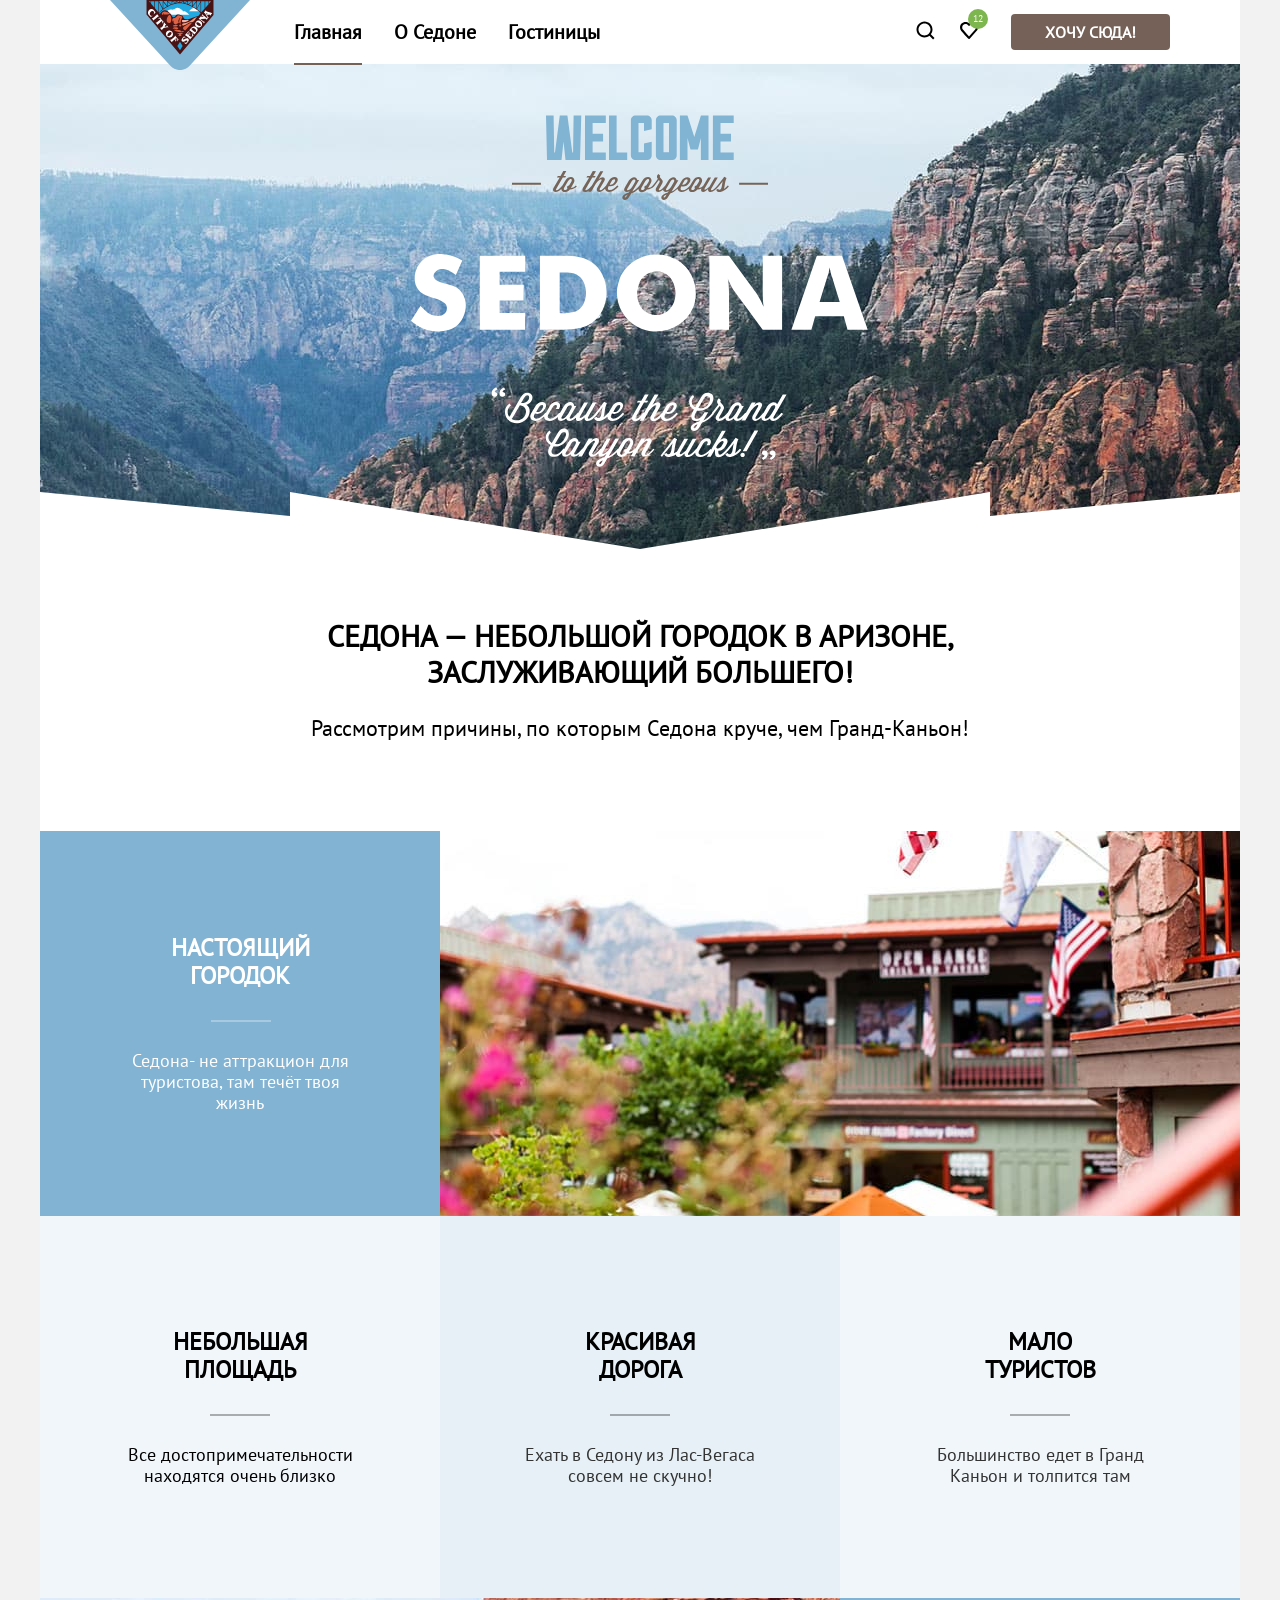
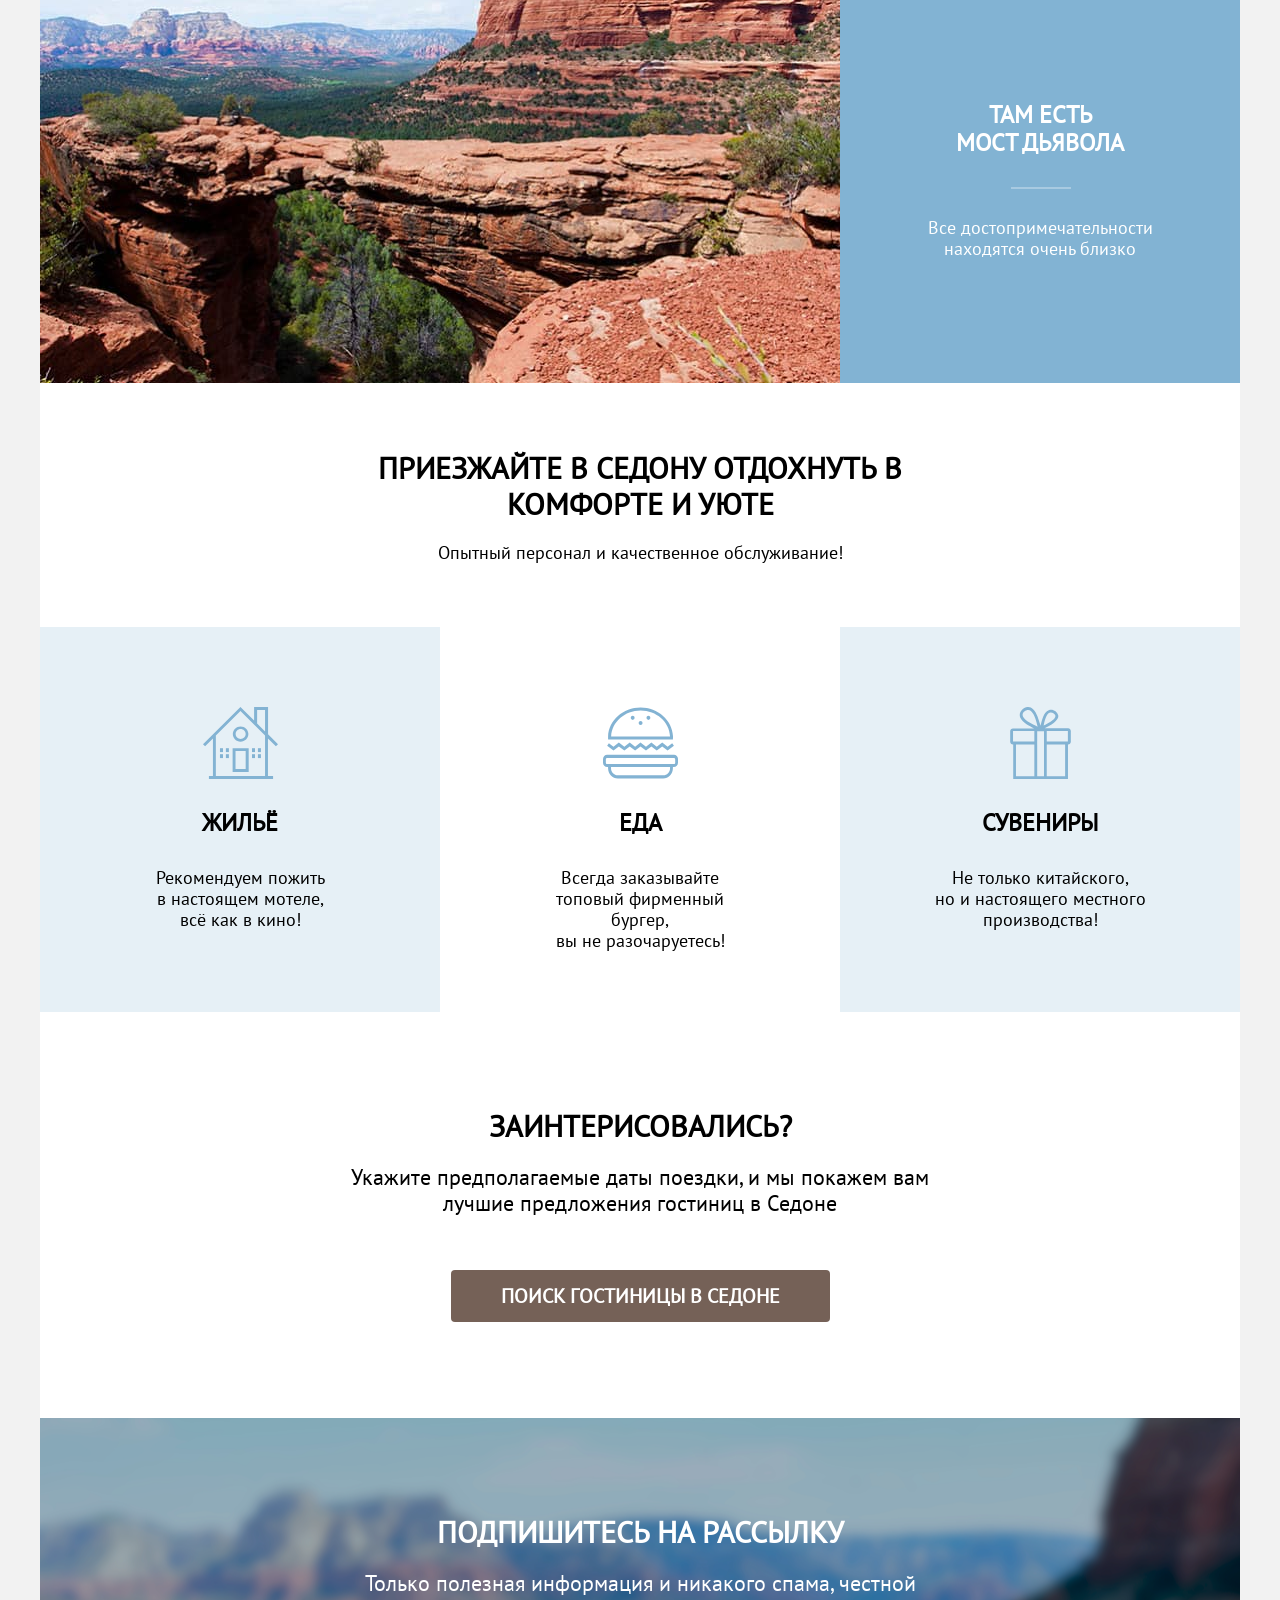
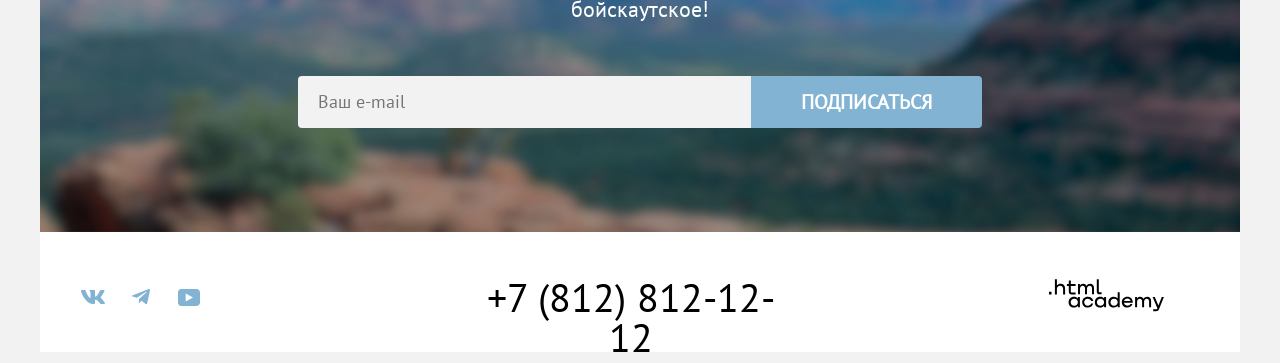
==== index.html @ 0726b4c7 "Добавляет favicon" ====
<!DOCTYPE html>
<html lang="ru">
  <head>
    <meta charset="utf-8">
    <title>Седона. Городок в Аризоне</title>
    <link rel="icon" sizes="32x32" href="favicon.ico">
    <link rel="stylesheet" href="styles/styles.css">
  </head>
  <body>
    <header class="navigation">
      <a class="navigatoin-logo" href="index.html">
          <img class="logo-site" width="140" height="70"
          src="images/icons/logo-main.svg"
          alt="Логотип города Седона">
        </a>
        <nav class="nav">
           <ul class="nav-list">
          <li class="navigation-item current-link">
           <a class="nav-list-link" href="index.html">Главная</a>
          </li>
          <li class="navigation-item">
           <a class="nav-list-link" href="#">О Седоне</a>
          </li>
          <li class="navigation-item">
           <a class="nav-list-link" href="catalog.html">Гостиницы</a>
          </li>
        </ul>

        <ul class="nav-list navigation-user">
          <li class="navigation-item">
           <a class="navigation-link-user search-icon" href="#">
            <span class="visually-hidden"> Поиск</span>
            <svg width="20" height="20" viewBox="0 0 20 20" fill="none" xmlns="http://www.w3.org/2000/svg">
                <path
                  d="M19.5 18.0083L15.8 14.3287C16.8 13.0359 17.5 11.3453 17.5 9.4558C17.5 5.08011 13.9 1.5 9.5 1.5C5.1 1.5 1.5 5.17956 1.5 9.55525C1.5 13.9309 5.1 17.511 9.5 17.511C11.3 17.511 13 16.9144 14.4 15.8204L18.1 19.5L19.5 18.0083ZM9.5 15.5221C6.2 15.5221 3.5 12.837 3.5 9.55525C3.5 6.27348 6.2 3.5884 9.5 3.5884C12.8 3.5884 15.5 6.27348 15.5 9.55525C15.5 12.837 12.8 15.5221 9.5 15.5221Z"
                  fill="currentColor" />
              </svg>
           </a>
          </li>
          <li class="navigation-item">
           <a class="navigation-link-user favourite-icon" href="#">
            <span class="visually-hidden">Избранное</span>
             <svg width="20" height="20" viewBox="0 0 20 20" fill="none" xmlns="http://www.w3.org/2000/svg">
                <path
                  d="M9.9 19C9.6 19 9.3 18.9 9.1 18.6C3.7 12.5 2.4 11.1 2.1 10.7C1.4 9.8 1 8.6 1 7.4C1 4.4 3.4 2 6.5 2C7.8 2 9 2.5 10 3.3C11 2.5 12.3 2 13.5 2C16.5 2 19 4.4 19 7.4C19 8.7 18.5 9.9 17.7 10.8L10.7 18.7C10.5 18.9 10.3 19 9.9 19ZM3.9 9.5C4.2 9.9 7.4 13.5 10 16.4L16.2 9.4C16.7 8.9 16.9 8.2 16.9 7.4C16.9 5.6 15.4 4.1 13.6 4.1C12.6 4.1 11.6 4.6 10.9 5.4C10.6 5.7 10.3 5.8 10 5.8C9.7 5.8 9.4 5.6 9.2 5.4C8.5 4.6 7.5 4.1 6.5 4.1C4.7 4.1 3.2 5.6 3.2 7.4C3.1 8.3 3.5 9 3.9 9.5C3.8 9.5 3.8 9.5 3.9 9.5Z"
                  fill="currentColor" />
              </svg>
            <span class="favourite-number">12</span>
           </a>
           </li>
           <li class="navigation-item">
             <button class="header-button" type="button"> Хочу сюда!</button>
          </li>
        </ul>
      </nav>
    </header>
    <main class="main-index">
     <section class="hero">
    <h1 class="visually-hidden">Добро пожаловать в Седону</h1>
    <img class="logo" src="images/welcome.svg" width="458" height="352" alt="приветсвие сайта седона">
     </section>
    <section class="advantage-block">
      <h2 class="header-block">Cедона — небольшой городок в Аризоне,
заслуживающий большего!</h2>
    <p class="description-block">Рассмотрим причины, по которым Седона круче, чем Гранд-Каньон!</p>
    </section>

    <section class="advantages">
      <h2 class="visually-hidden"> Преимущества</h2>
      <ul class="advantages-list">
        <li class="advantages-item pictures">
          <div class="advantages-text">
          <h3 class="advantages-heading"> Настоящий<br> городок</h3>
          <p class="description">Седона- не аттракцион для туристова, там течёт твоя жизнь</p>
          </div>
          <img class="advantages-img" src="images/photo-1.jpg" alt="Город Седона" width="800" height="385">
        </li>

        <li class="advantages-item">
          <h3 class="advantages-heading"> Небольшая<br> площадь</h3>
          <p class="description">Все достопримечательности находятся очень близко</p>
        </li>

         <li class="advantages-item light-blue">
          <h3 class="advantages-heading"> Красивая<br> дорога</h3>
          <p class="description description-color">Ехать в Седону из Лас-Вегаса совсем не скучно!</p>
        </li>

         <li class="advantages-item">
          <h3 class="advantages-heading"> Мало<br> туристов</h3>
          <p class="description description-color">Большинство едет в Гранд Каньон и толпится там</p>
        </li>

        <li class="advantages-item pictures">
          <img class="advantage-img" src="images/photo-2.jpg" alt="Вид природы Седоны" width="800" height="385">
          <div class="advantages-text">
          <h3 class="advantages-heading"> там есть<br> мост дьявола</h3>
          <p class="description"> Все достопримечательности находятся очень близко</p>
        </div>
        </li>
      </ul>
    </section>

    <section class="advantages-block-invite">
      <h3 class="header-block-two"> Приезжайте в Седону отдохнуть в комфорте и уюте</h3>
      <p class="description"> Опытный персонал и качественное обслуживание!</p>
    </section>
    <div class="service">
     <ul class="service-list">
      <li class="service-item light-blue">
      <div class="service-block">
           <img src="images/icons/hotels.svg" alt="Иконка дома" width="75" height="72">
           <h4 class="service-heading">Жильё</h4>
           <p class="description">Рекомендуем пожить<br> в настоящем мотеле,<br> всё как в кино!</p>
           </div>
       </li>
        <li class="service-item">
           <div class="service-block">
           <img src="images/icons/food.svg" alt="иконка бургера" width="75" height="72">
           <h4 class="service-heading">Еда</h4>
           <p class=" description">Всегда заказывайте<br> топовый фирменный бургер,<br> вы не разочаруетесь!</p>
           </div>
       </li>
        <li class="service-item light-blue">
           <div class="service-block">
           <img src="images/icons/souvenir.svg" alt="иконка подарка" width="75" height="72">
           <h4 class="service-heading">Сувениры</h4>
           <p class=" description">Не только китайского,<br> но и настоящего местного<br> производства!</p>
           </div>
       </li>
      </ul>
     </div>
       <section class="interested">
        <h2 class="header-block-two">Заинтерисовались?</h2>
        <p class="description-block">Укажите предполагаемые даты поездки, и мы покажем вам лучшие предложения гостиниц в Седоне</p>
        <a class="button-search" href="#">Поиск гостиницы в Седоне</a>
       </section>

       <section class="subscribe sub-img">
        <div class="subscribe-block">
          <h2 class="header-block-two">Подпишитесь на рассылку</h2>
          <p class="description-block"> Только полезная информация и никакого спама, честной бойскаутское!</p>
            <form class="subscribe-form" action="https://echo.htmlacademy.ru/" method="post">
              <input class="subscribe-field" type="email" required placeholder="Ваш e-mail">
              <button class="subscribe-button" type="submit">Подписаться</button>
            </form>
        </div>
       </section>
      </main>

      <footer class="main-footer">
          <div class="social-container">
          <ul class="social-list">
            <li class="social-item">
              <a class="social-link social-icon" href="https://vk.com/htmlacademy" title="Группа вконтакте htmlacademy" target="_blank">
              <span class="visually-hidden">Ссылка для перехода в группу vk</span>
               <svg aria-hidden="true" focusable="false" width="24" height="14" viewBox="0 0 24 14" fill="none"
              xmlns="http://www.w3.org/2000/svg">
              <path fill-rule="evenodd" clip-rule="evenodd"
                d="M23.45 0.948C23.616 0.402 23.45 0 22.655 0H20.03C19.362 0 19.054 0.347 18.887 0.73C18.887 0.73 17.552 3.926 15.661 6.002C15.049 6.604 14.771 6.795 14.437 6.795C14.27 6.795 14.019 6.604 14.019 6.057V0.948C14.019 0.292 13.835 0 13.279 0H9.151C8.734 0 8.483 0.304 8.483 0.593C8.483 1.214 9.429 1.358 9.526 3.106V6.904C9.526 7.737 9.373 7.888 9.039 7.888C8.149 7.888 5.984 4.677 4.699 1.003C4.45 0.288 4.198 0 3.527 0H0.9C0.15 0 0 0.347 0 0.73C0 1.412 0.89 4.8 4.145 9.281C6.315 12.341 9.37 14 12.153 14C13.822 14 14.028 13.632 14.028 12.997V10.684C14.028 9.947 14.186 9.8 14.715 9.8C15.105 9.8 15.772 9.992 17.33 11.467C19.11 13.216 19.403 14 20.405 14H23.03C23.78 14 24.156 13.632 23.94 12.904C23.702 12.18 22.852 11.129 21.725 9.882C21.113 9.172 20.195 8.407 19.916 8.024C19.527 7.533 19.638 7.314 19.916 6.877C19.916 6.877 23.116 2.451 23.449 0.948H23.45Z"
                fill="currentColor" />
            </svg>
            </a>
            </li>

            <li class="social-item">
              <a class="social-link social-icon" href="https://t.me/htmlacademy" title="Группа telegramm htmlacademy" target="_blank">
              <span class="visually-hidden">Ссылка для перехода в группу tg</span>
              <svg aria-hidden="true" focusable="false" width="18" height="16" viewBox="0 0 18 16" fill="none"
              xmlns="http://www.w3.org/2000/svg">
              <path
                d="M16.785 0.0992597L0.840489 6.24776C-0.247661 6.68481 -0.241365 7.29184 0.640845 7.56253L4.73445 8.83953L14.2058 2.8637C14.6537 2.59121 15.0629 2.7378 14.7265 3.03636L7.05283 9.96185H7.05103L7.05283 9.96275L6.77045 14.1823C7.18413 14.1823 7.36669 13.9925 7.59871 13.7686L9.58705 11.8351L13.7229 14.89C14.4855 15.31 15.0332 15.0941 15.2229 14.1841L17.9379 1.38885C18.2158 0.274623 17.5126 -0.229883 16.785 0.0992597Z"
                fill="currentColor" />
            </svg>
            </a>
            </li>

            <li class="social-item">
              <a class="social-link social-icon" href="https://www.youtube.com/user/htmlacademyru" title="YouTube канал htmlacademy" target="_blank">
              <span class="visually-hidden">Ссылка для перехода на YouTube канал</span>
              <svg aria-hidden="true" focusable="false" width="22" height="17" viewBox="0 0 22 17" fill="none"
              xmlns="http://www.w3.org/2000/svg">
              <path
                d="M18.607 0H3.17413C1.31343 0 0 1.59375 0 3.4V13.4937C0 15.4062 1.31343 17 3.17413 17H18.8259C20.4677 17 22 15.4062 22 13.6V3.4C21.7811 1.59375 20.4677 0 18.607 0ZM7.66169 12.5375V4.4625L14.995 8.5L7.66169 12.5375Z"
                fill="currentColor" />
            </svg>
           </a>
            </li>
          </ul>

          <div class="footer-contact-number">
            <a href="tel:+78128121212" class="footer-number">+7 (812) 812-12-12</a>
          </div>

          <div class="footer-contact-logo">
            <a class="footer-contact-logo-htmlacademy" href="https://htmlacademy.ru/intensive/htmlcss">
            <img class="contact-logo" src="images/icons/htmlacademy.svg" width="115" height="33" alt="лого htmlacademy">
            <span class="visually-hidden">Преход на сайт HTML academy</span>
            </a>
          </div>
        </div>
      </footer>

      <div class="modal-container">
        <div class="modal modal-search">
           <button class="modal-close-button" type="button">
        <span class="visually-hidden">Закрыть</span>
       </button>
       <section class="modal-search-content">
        <h2 class="modal-search-title section-title"> Поиск гостиницы в седоне</h2>

         <form class="modal-form" action="https://echo.htmlacademy.ru/" method="post">
          <label class="modal-form-label" for="check-in-date">Дата Заезда:</label>
          <div class="check-in-date-input">
            <input class="modal-form-input" type="text" id="check-in-date" name="check-in-date" value="27 апреля 2020"
              placeholder="Укажите дату" required>
            <span class="error-message">Мы не можем отправить вас в прошлое.</span>
            </div>

          <label class="modal-form-label" for="check-out-date">Дата Выезда:</label>
          <div class="check-out-date-input">
            <input class="modal-form-input" type="text" id="check-out-date" name="check-out-date"
              value="1 сентября 2023" placeholder="Укажите дату" required>
            <span class="information-message">На эти даты есть свободные номера. Пока есть.</span>
          </div>

           <label class="modal-form-label" for="adults-amount">Взрослые:</label>
          <div class="quantity-picker">
            <button type="button" class="btn-minus" onclick="this.parentElement.querySelector('input').stepDown()">
              <svg width="20" height="20" viewBox="0 0 20 20" fill="none" xmlns="http://www.w3.org/2000/svg">
                <path d="M3 9V11H17V9H3Z" fill="currentColor"/>
              </svg>
              <span class="visually-hidden">Уменьшить количество взрослых</span>
            </button>
            <input class="modal-input-guest-amount" id="adults-amount" type="number" name="adults-amount" min="1" max="99" value="2"
              placeholder="2" inputmode="numeric" required>
            <button type="button" class="btn-plus" onclick="this.parentElement.querySelector('input').stepUp()">
              <svg width="20" height="20" viewBox="0 0 20 20" fill="none" xmlns="http://www.w3.org/2000/svg">
                <path d="M17 9H11V3H9V9H3V11H9V17H11V11H17V9Z" fill="currentColor" />
              </svg>
              <span class="visually-hidden">Увеличить количество взрослых</span>
            </button>
          </div>

        <div class="modal-form-container-children">
            <label class="modal-form-label-children" for="children-amount">Дети:</label>
            <span class="tooltip">
              <button class="tooltip-toggle" type="button" aria-labelledby="tooltip-label-date">
                <svg class="tooltip-icon" width="16" height="16" role="img" aria-label="Информация" viewBox="0 0 20 20"
                  fill="none" xmlns="http://www.w3.org/2000/svg">
                  <path fill-rule="evenodd" clip-rule="evenodd" d="M9 4H11V6H9V4ZM11 16H9V7H11V16Z" fill="white" />
                </svg>
              </button>
              <span class="tooltip-text" role="tooltip" id="tooltip-label-date">Укажите количество детей, которые
                будут с вами, возраст которых от 6 до 18 лет. Дети до 6 лет размещаются бесплатно.</span>
            </span>
          </div>

           <div class="quantity-picker">
            <button type="button" class="btn-minus" onclick="this.parentElement.querySelector('input').stepDown()">
              <svg width="20" height="20" viewBox="0 0 20 20" fill="none" xmlns="http://www.w3.org/2000/svg">
                <path d="M3 9V11H17V9H3Z" fill="currentColor" />
              </svg>
              <span class="visually-hidden">Уменьшить количество детей</span>
            </button>
            <input class="modal-input-guest-amount" type="number" name="children-amount" id="children-amount" min="1" max="99"
              value="2" placeholder="1" inputmode="numeric" required>
            <button type="button" class="btn-plus" onclick="this.parentElement.querySelector('input').stepUp()">
              <svg width="20" height="20" viewBox="0 0 20 20" fill="none" xmlns="http://www.w3.org/2000/svg">
                <path d="M17 9H11V3H9V9H3V11H9V17H11V11H17V9Z" fill="currentColor" />
              </svg>
              <span class="visually-hidden">Увеличить количество детей</span>
            </button>
          </div>

          <button class="secondary-button button modal-search-button" type="submit">Найти</button>
        </form>
      </section>
    </div>
  </div>

  </body>
</html>
---- styles/styles.css ----
@font-face {
  font-family: "PT Sans";
  font-weight: 400;
  font-style: normal;
  src: url("../fonts/ptsans-400.woff2") format("woff2");
  font-display: swap;
}
@font-face {
  font-family: "PT Sans Narrow";
  font-weight: 700;
  font-style: normal;
  src: url("../fonts/ptsans-700.woff2") format("woff2");
  font-display: swap;
}


body {
  width: 1200px;
  min-height: 100%;
  margin: 0 auto;
  flex-direction: column;
  display: flex;
  height: 100%;
  font-family: "PT Sans", sans-serif;
  font-weight: 400;
  font-size: 18px;
  line-height: 21px;
  color: #000000;
  background-color: #FFFFFF;
}

html {
  background-color: #f2f2f2;
}


.navigation {
  margin: 0 auto;
  width: 1060px;
  display: flex;
  flex-grow: 1;
  flex-direction: column;
  height: 100%;
}

.logo-site{
  max-width: 100%;
  height: auto;
  position: absolute;
}

.nav{
  justify-content: space-between;
  height: 64px;
  margin-left: 168px;
  display: flex;

}

.nav-list{
  font-weight: 700;
  font-size: 20px;
  line-height: 24px;
  text-align: center;
  align-items: center;
  text-transform: capitalize;
  text-decoration: none;
  margin: 0;
  display: flex;
  list-style-type: none;
  padding: 0;
}

.current-link::after {
  position: absolute;
  content: "";
  width: 68px;
  top: 43px;
  left: 16px;
  right: 16px;
  bottom: -1px;
  height: 2px;
  background: #756257;
}

.current-links::after {
  position: absolute;
  content: "";
  width: 90px;
  top: 43px;
  left: 16px;
  right: 16px;
  bottom: -1px;
  height: 2px;
  background: #756257;
}

.navigation-item {
  text-decoration: none;
  position: relative;
}

.navigation-user {
  text-decoration: none;
  justify-content: flex-end;
}

.nav-list-link {
  text-decoration: none;
  font-style: normal;
  font-weight: 700;
  font-size: 20px;
  line-height: 24px;
  color: #000000;
  padding: 20px 16px;
}

.nav-list-link:hover {
color:#756157;
}


.navigation-link-user {
  text-decoration: none;
  position: relative;
  top:20px;
  min-height: 64px;
  width: 44px;
  height: 64px;
}

.search-icon {
  color:#000000;
  display: block;
}

.search-icon:focus {
  color: #756257;
}

.search-icon:hover {
  color: #756257 ;
}

  .favourite-icon {
    color: #000000;
    position: relative;
    display: block;
    margin-right: 20px;
  }

  .favourite-icon:focus {
  color: #756257;
}

.favourite-icon:hover {
  color: #756257 ;
}

.favourite-number {
  position: absolute;
  right: 3px;
  top: -11px;
  padding: 5px;
  font-weight: 400;
  font-size: 10px;
  font-style: normal;
  line-height: 10px;
  color: #ffffff;
  background-color: #7db54f;
  border-radius: 50%;
  max-width: 50px;
}

.main-index {
  flex-grow: 1;
}

.hero {
  background-image: url("../images/curtain.svg"), url("../images/index-background.jpg");
  background-color: #688fa9;
  background-position: bottom, center;
  background-repeat: no-repeat;
  background-size: contain, cover;
  padding: 51px 0 82px;
}

.logo {
  display: block;
  margin: 0 auto;
}

.advantage-block {
  font-weight: 700;
  font-size: 30px;
  line-height: 36px;
  text-align: center;
  padding: 69px 270px;
  margin-bottom: 21px;
}

.advantages-block-invite{
  margin-top: 3px;
  font-weight: 700;
  font-size: 30px;
  line-height: 36px;
  text-align: center;
  padding: 64px 270px;
}

.advantages-text {
  margin: 0;
  padding: 103px 85px;
  text-align: center;
}

.advantages-item{
background-color: rgba(131, 179, 211, 0.12);
color: #000000;
margin: 0;
padding: 112px 84px;
text-align: center;
box-sizing: content-box;
flex: 1;
}

.pictures {
  color: #ffffff;
  background-color: #82b3d3;
  display: flex;
  padding: 0;
}

.header-block {
  font-weight: 700;
  font-size: 30px;
  line-height: 36px;
  text-transform: uppercase;
  margin: 0;
  margin-bottom: 25px;
}

.header-block-two {
  font-weight: 700;
  font-size: 30px;
  line-height: 36px;
  text-transform: uppercase;
  margin: 0;
  margin-bottom: 20px;
}

.advantages-list{
  list-style-type: none;
  padding: 0;
  margin: 0;
  display: flex;
  flex-wrap: wrap;
  width: 100%;
}

.description {
  font-weight: 400;
  font-size: 18px;
  line-height: 21px;
  margin: 0;
}

.description-block {
  font-size: 22px;
  line-height: 26px;
  margin: 0;
  font-style: normal;
  font-weight: 400;
}

.description-color {
  color: #333333;
}

.advantages-img {
  display: block;
  object-fit: cover;
  background-color: #82b3d3;
}

.advantages-heading{
  font-width: 700;
  font-size: 24px;
  line-height: 28px;
  text-transform: uppercase;
  margin: 0;
  position: relative;
  margin-bottom: 30px;
  padding-bottom: 30px;
}

.advantages-heading::after {
  content: "";
  position: absolute;
  width: 60px;
  height: 2px;
  background-color: rgba(0, 0, 0, 0.3);
  bottom: -2px;
  left: 86px;
}

.advantages-text .advantages-heading::after {
  background-color: #FFFFFF4D ;
}

.service-list {
  list-style: none;
  padding: 0;
  margin: 0;
  display: flex;
  flex-wrap: wrap;
  width: 100%;
}

.service-item{
  width: 400px;
  height: 385px;
  text-align: center;
  flex: 1;
}

.service-block{
  text-align: center;
  padding: 80px 85px;
  display: flex;
  flex-direction: column;
  align-items: center;
  gap: 30px;

}

.service-heading {
  font-weight: 700;
  font-size: 24px;
  line-height: 28px;
  text-transform: uppercase;
  margin: 0;
  position: relative;
}

.interested {
  padding: 96px 304px;
  text-align: center;
}

.button-search {
  margin: 54px auto 0;
  padding: 8px 50px;
  display: inline-block;
  color: #ffffff;
  font-size: 20px;
  line-height: 36px;
  font-weight: 700;
  text-transform: uppercase;
  background-color: #756157;
  border-radius: 4px;
  border: none;
  cursor: pointer;
  text-decoration: none ;
}

.sub-img {
  background-color: #828282;
  background-image: url("../images/subscribe.png");
  background-repeat: no-repeat;
  background-position: center;
  color: #ffffff;
}

.subscribe{
  padding: 96px 258px 104px;
  text-align: center;
}

.subscribe-block{
  display: flex;
  flex-direction: column;
  align-items: center;
}

.subscribe-field {
  font-family: "PT Sans", sans-serif;
  font-style: normal;
  font-weight: 400;
  font-size: 18px;
  line-height: 24px;
  color: #000000;
  padding: 12px 20px;
  width: 452px;
  max-height: 52px;
  background-color: #f2f2f2;
  border-radius: 4px 0 0 4px;
  border: none;

}

.subscribe-form {
  display: flex;
  width: 684px;
}

.subscribe-field:hover {
  background-color: #e6e6e6;
}

.subscribe-field:focus {
  background-color: #e6e6e6;
  outline: #83b3d3 3px solid;
  outline-offset: -3px;
}

.subscribe-field:active {
  color: #000000;
}

.subscribe-field:disabled {
  color: #e5e5e5;
}

.subscribe-button {
  text-align: center;
  font-family: "PT Sans";
  font-size: 20px;
  font-style: normal;
  font-weight: 700;
  width: 232px;
  text-decoration: none;
  text-transform: uppercase;
  line-height: 36px;
  padding: 8px 50px;
  color: #ffffff;
  background-color: #82b3d3;
  border-radius: 0 4px 4px 0;
  margin: 0;
  border: none;
  cursor: pointer;
}

.subscribe-button:hover {
  background-color: #6c95b0;
}

.subscribe-button:active {
  color: #000000;
}

.subscribe-button:disabled {
  color: #e5e5e5;
}

.header-button {
  text-align: center;
  font-family: PT Sans;
  font-size: 16px;
  font-style: normal;
  font-weight: 700;
  line-height: 20px;
  text-transform: uppercase;
  background: #756157;
  color: #ffffff;
  padding: 8px 34px;
  border: none;
  text-decoration: none;
  border-radius: 4px;
  cursor: pointer;
}


.subscribe .description-block {
  margin-bottom: 54px;
}

.main-footer {
  width: 1200px;
  padding: 40px 0 30px 0;
}

.social-container {
  display: flex;
  align-items: center;
  justify-content: space-around;
  flex-wrap: nowrap;
  height: 50px;
}

.social-link{
    display: flex;
  align-items: center;
  justify-content: center;
  width: 48px;
  height: 40px;
}

.social-list {
 display: flex;
  flex-wrap: wrap;
  margin: 0;
  padding: 0;
  max-width: 146px;
  list-style: none;
}

.social-icon {
  color: #83b3d3;
}

.social-icon:hover {
  color: #68a2ca;
}

.social-icon:focus {
  color: #68a2ca;
  outline: none;
}

.social-icon:active {
  color: rgba(104, 162, 202, 0.3);
}

.social-icon:disabled {
  color: #e5e5e5;
}

.footer-contact-number {
  height: 40px;
  display: flex;
  flex-wrap: wrap;
  gap: 10px;
  width: 331px;
  padding: 0 194px;
}

.footer-number {
  text-decoration: none;
  font-weight: 400;
  font-size: 40px;
  line-height: 40px;
  text-align: center;
  text-transform: uppercase;
  color: #000000;
}

.footer-number:hover {
  color: #756157;
}

.footer-number:focus {
  color: #756157;
  outline: none;
}

.footer-number:active {
  color: rgba(117, 97, 87, 0.3);
}

.footer-number:disabled {
  color: #e5e5e5;
}


.footer-contact-logo {
  padding: 0 47px 0 0;
}


.visually-hidden {
  position: absolute;
  width: 1px;
  height: 1px;
  margin: -1px;
  border: 0;
  padding: 0;
  white-space: nowrap;
  clip-path: inset(100%);
  clip: rect(0 0 0 0);
  overflow: hidden;
}

.blue {
  background-color: #82B3D3;
  color: #FFFFFF;
}

.light-blue {
  background-color: #83B3D333;
}

/* каталог */

.head-main {
  background-color: #82b3d3;
  background-image: url("../images/catalog-backgr.jpg");
  background-size: cover;
  background-repeat: no-repeat;
  color: #ffffff;
  padding: 35px 70px 70px;
  margin-bottom: 50px;
}

.catalog-title {
  text-transform: capitalize;
  font-style: normal;
  font-weight: 700;
  font-size: 60px;
  line-height: 78px;
  margin: 0;
  margin-bottom: 8px;
}

.catalog-navigation {
  list-style-type: none;
  padding: 0;
  margin: 0;
  display: flex;
  flex-wrap: wrap;
  align-items: center;
  margin-bottom: 40px;
}

.catalog-navigation-item {
  position: relative;
  height: 21px;
  }

.catalog-navigation-link-home {
  background-image: url(../images/icons/home.svg);
  width: 15px;
  background-repeat: no-repeat;
  background-size: 13px 13px;
  background-position: center;
  display: block;
  padding-bottom: 19px;

}

.catalog-navigation-link {
  background-image: url(../images/icons/arrowright.svg);
  background-repeat: no-repeat;
  background-size: 11px 11px;
  background-position: right 106px center;
  font-weight: 400;
  font-size: 16px;
  line-height: 21px;
  display: block;
  padding: 0 26px;
}

.catalog-filter {
  display: flex;
  flex-wrap: wrap;
  height: 160px;
}

.catalog-filter-checkbox {
  border: none;
  margin: 0 71px 0 0;
  padding: 0;
}

.catalog-filter-radio {
border: none;
margin: 0 151px 0 0;
padding: 0;
}

.catalog-filter-price {
  border: none;
  margin: 0;
  padding: 0;
  width: 288px;
}

.catalog-filter-list {
  list-style: none;
  margin: 0;
  padding: 0;
}

.catalog-filter-item {
  margin-bottom: 16px;
  height: 26px;
}

.catalog-filter-title {
  font-size: 20px;
  line-height: 24px;
  font-weight: 700;
  margin-bottom: 32px;
  padding: 0;
  text-transform: capitalize;
}

.catalog-inputs {
  display: flex;
  margin: 0 0 44px;
  padding: 0;
}

.range-scale {
  position: relative;
  height: 4px;
  background-color: rgba(255, 255, 255, 0.3);
  width: 287px;
}

.range-bar {
  position: absolute;
  height: 4px;
  background-color: #ffffff;
}

.range-toggle {
  position: absolute;
  width: 20px;
  height: 20px;
  border-radius: 5px;
  background-color: #ffffff;
  border: none;
  cursor: pointer;
}

.toggle-min {
  left: 0;
  top: -8px;
}

.toggle-max {
  right: -1px;
  top: -8px;
}

.catalog-min {
  display: inline-block;
  border: none;
  width: 103px;
  margin: 0;
  padding: 12px 20px;
  font-family: PT Sans;
  font-size: 18px;
  font-style: normal;
  font-weight: 700;
  line-height: 24px;
  border-radius: 4px 0 0 4px;
}

.catalog-max {
  display: inline-block;
  border: none;
  width: 103px;
  margin: 0 2px;
  padding: 12px 20px;
  font-family: PT Sans;
  font-size: 18px;
  font-style: normal;
  font-weight: 700;
  line-height: 24px;
  border-radius: 0 4px 4px 0;
}

.from-to {
  position: relative;
  right: 185px;
  top: 13px;
  color: #000000;
  opacity: 30%;
  line-height: 24px;
}

.before-to {
  position: relative;
  right: 59px;
  top: 13px;
  color: #000000;
  opacity: 30%;
  line-height: 24px;
}

.catalog-buttons {
  margin: 0 0 0 31px;
  padding: 0;
  width: 191px;
  height: 104px;
  text-align: center;
}

.search {
  display: flex;
  flex-wrap: wrap;
  justify-content: space-between;
  align-items: center;
  margin-bottom: 40px;
}

.inner-search {
  width: 1060px;
  margin: 0 auto;
}

.found-hotel {
  font-weight: 700;
  font-size: 30px;
  line-height: 36px;
  text-transform: uppercase;
  color: #000000;
  margin: 0;
  max-width: 350px;
}

.select-control {
  font-family: inherit;
  width: 292px;
  min-height: 49px;
  font-weight: 400;
  font-size: 18px;
  line-height: 21px;
  color: #333333;
  padding: 12px 19px;
  border: 2px solid #e5e5e5;
  border-radius: 4px;
  background-color: #ffffff;
  appearance: none;
  background-image: url("../images/icon/arrow.svg");
  background-repeat: no-repeat;
  background-position: right 13px center;
  padding-right: 20px;
  margin-left: auto;
}

.display-list {
  list-style-type: none;
  padding: 0;
  margin: 0;
  display: flex;
  gap: 8px;
  max-width: 160px;
  min-height: 48px;
  margin-left: 70px;
}

.display-button {
  display: block;
  width: 44px;
  height: 44px;
  border: 2px solid #e5e5e5;
  border-radius: 4px;
  background-repeat: no-repeat;
  background-position: center;
  background-size: 16px 14px;
}

.current-button {
  border: 2px solid #000000;
  background-image: url("../images/icons/table.svg");
}

.view-item {
  background-image: url("../images/icons/item.svg");
}

.view-list {
  background-image: url("../images/icons/list.svg");
}

.product {
  margin-bottom: 79px;
  position: relative;
}

.card-container {
  width: 300px;
  margin-top: 16px;
  display: grid;
  grid-template-columns: 140px auto;
  gap: 16px 20px;
  grid-template-areas:
    "title        title"
    "description  price"
    "btn-more     favorites"
    "stars        rating";
}

.type {
  grid-area: description;
  margin: 0;
}

.product-list {
  list-style-type: none;
  margin: 0;
  padding: 0;
  display: grid;
  grid-template-columns: repeat(3, 340px);
  gap: 20px;
}

.product-item {
  display: flex;
  flex-direction: column;
  padding: 20px;
  border-radius: 4px;
  border: 1px solid #E6E6E6;
}

.product-img {
  width: 300px;
  height: 212px;
}

.product-title {
  font-size: 24px;
  line-height: 28px;
  font-weight: 700;
  grid-area: title;
  margin: 0;
}

.product-price {
  margin: 0;
  margin-right: 1px;
  justify-self: end;
}

.product-link-details {
  font-size: 16px;
  line-height: 20px;
  font-weight: 700;
  text-decoration: none;
  text-transform: uppercase;
  color: #fff;
  background-color: #756157;
  border-radius: 4px;
  padding: 8px;
  text-align: center;
  grid-area: btn-more;
}

.product-button {
  font-family: PT Sans;
  font-weight: 700;
  text-decoration: none;
  color: #fff;
  background-color: #82B3D3;
  border-radius: 4px;
  border: 0;
  padding: 8px;
  font-size: 16px;
  line-height: 20px;
  text-transform: uppercase;
  grid-area: favorites;
  width: 140px;
}

.product-button-favorite {
  font-family: PT Sans;
  font-weight: 700;
  text-decoration: none;
  color: #fff;
  background-color: #7DB54F;
  border-radius: 4px;
  border: 0;
  padding: 8px;
  font-size: 16px;
  line-height: 20px;
  text-transform: uppercase;
  grid-area: favorites;
  width: 140px;
}

.catalog-submit {
  font-family: PT Sans;
  font-size: 16px;
  line-height: 20px;
  font-style: normal;
  text-transform: uppercase;
  margin: 56px 0 32px 0;
  padding: 8px 50px;
  color: #fff;
  background-color: #82B3D3;
  border-radius: 4px;
  border: 0;
  cursor: pointer;
}

.catalog-reset {
  font-family: PT Sans;
  font-size: 16px;
  line-height: 20px;
  font-style: normal;
  text-transform: uppercase;
  margin: 0;
  padding: 8px 50px;
  border: 0;
  color: #fff;
  background-color: rgba(131, 179, 211, 0);
  cursor: pointer;
}


.catalog-hotel-stars {
  background-image: url("../images/icon/star.svg");
  background-repeat: space no-repeat;
  background-size: 18px 17px;
  background-position: center;
  margin: 0;
  grid-area: stars;
}

.one-stars {
  width: 35px;
}

.two-stars {
  width: 42px;
}

.tree-stars {
  width: 66px;
}

.four-stars {
  width: 89px;
}

.five-stars {
  width: 105px;
}

.catalog-hotel-raiting {
  font-size: 16px;
  line-height: 20px;
  text-transform: uppercase;
  background-color: #F2F2F2;
  padding: 8px 22.5px;
  border-radius: 4px;
  grid-area: rating;
  margin: 0;
  width: 95px;
}

.pagination-block {
  margin-bottom: 61px;
}

.pagination {
  list-style: none;
  padding: 0;
  margin: 0;
  display: flex;
  gap: 8px;
  flex-wrap: wrap;
}

.pagination-item {
  min-width: 60px;
  text-align: center;
}

.pagination-link-current {
  background-color: #f2f2f2;
  color: #000000;
  text-decoration: none;
  border-radius: 4px;
  font-style: normal;
  font-weight: 700;
  font-size: 20px;
  line-height: 36px;
  display: block;
  padding: 12px 10px;
  text-align: center;
}

.pagination-link {
  text-decoration: none;
  background: #82b3d3;
  border-radius: 4px;
  font-style: normal;
  font-weight: 700;
  font-size: 20px;
  line-height: 36px;
  color: #ffffff;
  display: block;
  padding: 12px 10px;
}

.pagination-link-next {
  background-color: transparent;
  color: #000000;
  text-decoration: none;
  border-radius: 4px;
  font-style: normal;
  font-weight: 700;
  font-size: 20px;
  line-height: 36px;
  display: block;
  padding: 12px 10px;
  text-align: center;
}

.modal-container {
position: fixed;
top: 0;
left: 0;
display: flex;
width: 100%;
height: 100%;
padding: 20px;
background-color: rgba(242, 242, 242, 0.8);
}


.modal {
  position: relative;
  max-height: 100%;
  width: 100%;
  max-width: 717px;
  margin: auto;
  padding: 64px 70px;
  background-color: #ffffff;
  border-radius: 30px;
  box-shadow: 0 25px 50px 0 rgba(0, 0, 0, 0.1);
  overflow-y: auto;
}

.modal-close-button{
  position: absolute;
  padding: 0;
  top: 0;
  right: 0;
  width: 52px;
  height: 52px;
  background-color: #ffffff;
  border: none;
  background-image: url("../images/icons/modal-close.svg");
  background-repeat: no-repeat;
  background-position: center;
  cursor: pointer;
}

.section-title {
  margin: 0;
  font-size: 30px;
  line-height: 36px;
  font-weight: 700;
  color: #000000;
  text-transform: uppercase;
}

.modal-container {
  position: fixed;
  top: 0;
  left: 0;
  width: 100%;
  height: 100%;
   display: none;
  padding: 20px;
  background-color: rgba(242, 242, 242, 0.8);
}

.modal-container-open {
  display: flex;
}

.modal {
  box-sizing: border-box;
  position: relative;
  max-height: 100%;
  width: 100%;
  max-width: 717px;
  margin: auto;
  padding: 64px 70px;
  background-color: #ffffff;
  border-radius: 30px;
  box-shadow: 0 25px 50px 0 rgba(0, 0, 0, 0.1);
  overflow-y: auto;
}

.modal-form {
  display: grid;
  grid-template-columns: 119px 110px 1fr 110px;
  gap: 23px 18px;
}

.modal-form-label {
  padding-top: 12px;
  font-family: inherit;
  font-weight: 700;
  font-size: 20px;
  line-height: 24px;
  color: #000000;
}

.modal-form-container-children {
  display: flex;
  padding: 0 28px 0 0;
  gap: 10px;
  align-items: center;
  justify-content: flex-end;
}

.modal-form-label-children {
  padding-top: 0;
  font-family: inherit;
  font-weight: 700;
  font-size: 20px;
  line-height: 24px;
  color: #000000;
}

.modal-close-button {
  position: absolute;
  top: 64px;
  right: 52px;
  display: flex;
  align-items: center;
  justify-content: center;
  width: 52px;
  height: 52px;
  background-color: #f2f2f2;
  border-radius: 50%;
  border: none;
  cursor: pointer;
}

.modal-close-button:hover {
  background-color: #e5e5e5;
}

.modal-close-button:focus {
  background-color: #e5e5e5;
  outline: #83b3d3 3px solid;
  outline-offset: -3px;
}

.modal-close-button:active {
  background-color: #e5e5e5;
  color: rgba(0, 0, 0, 0.3);
}

.modal-close-button:disabled {
  background-color: #e5e5e5;
  color: rgba(0, 0, 0, 0.3);
}

.modal-search-button {
  grid-column: 1 / -1;
  margin-top: 25px;
  min-height: 60px;
  border-radius: 10px;
}

.check-in-date-input {
  grid-column: 2 / -1;
}

.check-out-date-input {
  grid-column: 2 / -1;
}

.modal-form-input {
  display: block;
  width: 370px;
  padding: 12px 50px 12px 20px;
  font-family: inherit;
  font-size: inherit;
  line-height: 24px;
  color: #000000;
  font-weight: 700;
  background-image: url("../images/icons/calendar.svg");
  background-repeat: no-repeat;
  background-position: right 20px center;
  background-size: 19px 20px;
  border: none;
  border-radius: 4px;
  background-color: #f2f2f2;
}

.error-message {
  display: block;
  padding: 4px 0 0 20px;
  font-size: 16px;
  line-height: 21px;
  color: #ff5757;
  font-weight: 400;
}

.information-message {
  display: block;
  padding: 4px 0 0 20px;
  font-size: 16px;
  line-height: 21px;
  color: inherit;
  font-weight: 400;
}

.modal-form-input:hover {
  background-color: #e6e6e6;
}

.modal-form-input:focus {
  background-color: #e6e6e6;
  outline: #83b3d3 3px solid;
  outline-offset: -3px;
}

.modal-form-input:active {
  background-color: #f5f5f5;
  color: #000000;
}

.modal-form-input:disabled {
  color: #e5e5e5;
}

.quantity-picker {
  display: flex;
  gap: 0;
  background-color: #f2f2f2;
  border-radius: 4px;
}

.quantity-picker:hover {
  background-color: #e6e6e6;
}

.quantity-picker:active {
  color: #000000;
  background-color: #f5f5f5;
}

.quantity-picker:disabled {
  color: rgba(0, 0, 0, 0.3);
  background-color: #e5e5e5;
}

.btn-minus {
  height: 48px;
  padding: 14px 10px;
  color: rgba(0, 0, 0, 0.149);
  border-radius: 4px 0 0 4px;
  border: none;
  background-color: transparent;
}

.btn-plus {
  height: 48px;
  padding: 14px 10px;
  color: rgba(0, 0, 0, 0.1);
  border-radius: 0 4px 4px 0;
  border: none;
  background-color: transparent;
}

.quantity-picker:has(.modal-input-guest-amount:focus) {
  background-color: #e6e6e6;
  outline: #83b3d3 3px solid;
  outline-offset: -3px;
  border-radius: 4px;
}

.quantity-picker button:hover svg {
  color: #000000;
}

.quantity-picker button:focus {
  outline: none;
}

.quantity-picker button:focus-visible svg {
  outline: #83b3d3 3px solid;
  outline-offset: -3px;
  border-radius: 4px;
}

.quantity-picker button:active svg {
  color: #000000;
}

.quantity-picker button:disabled svg {
  color: rgba(0, 0, 0, 0.3);
}

.modal-input-guest-amount {
  width: 31px;
  text-align: center;
  padding: 10px 0;
  font-family: inherit;
  font-size: inherit;
  line-height: 24px;
  color: #000000;
  font-weight: 700;
  border: none;
  background-color: transparent;
}

.modal-input-guest-amount:focus {
  outline: none;
}

input[type="date"]::-webkit-calendar-picker-indicator {
  position: absolute;
  inset: 0;
  width: auto;
  height: auto;
  color: transparent;
  background: transparent;
  cursor: pointer;
}

.tooltip {
  position: relative;
  flex-shrink: 0;
}

.tooltip-toggle:focus {
  outline: none;
}

.tooltip-toggle {
  display: block;
  padding: 0;
  margin: 0;
  height: 26px;
  width: 26px;
  border-radius: 50%;
  border: none;
  background-color: #83b3d3;
}

.tooltip-icon {
  display: block;
  width: 100%;
  height: 100%;
}

.tooltip-text {
  position: absolute;
  top: 100%;
  left: 50%;
  transform: translateX(-50%);
  z-index: 1;
  display: none;
  margin-top: 16px;
  width: 256px;
  padding: 15px 20px 18px;
  color: #ffffff;
  font-family: inherit;
  font-size: 16px;
  line-height: 20px;
  font-weight: 400;
  background-color: #333333;
  box-shadow: 0 15px 30px 0 rgba(0, 0, 0, 0.3);
  border-radius: 10px;
}

.tooltip-toggle:hover+.tooltip-text,
.tooltip-toggle:focus+.tooltip-text {
  display: block;
}

.tooltip-text::after {
  content: "";
  position: absolute;
  bottom: 100%;
  left: 50%;
  transform: translateX(-50%);
  width: 0;
  height: 0;
  border-left: 10px solid transparent;
  border-right: 10px solid transparent;
  border-bottom: 10px solid #333333;
}

.secondary-button {
  display: inline-block;
  color: #ffffff;
  font-size: 20px;
  line-height: 36px;
  font-weight: 700;
  text-transform: uppercase;
  text-align: center;
  background-color: #82b3d3;
  border: none;
  outline: none;
  cursor: pointer;
}

.secondary-button:hover,
.secondary-button:focus {
  background-color: #68a2ca;
}

.secondary-button:active {
  background-color: #68a2ca;
  color: rgba(255, 255, 255, 0.3);
}

.secondary-button:disabled {
  background-color: #e5e5e5;
}

.modal-search-title {
  margin-bottom: 64px;
  padding-right: 54px;
}


.control {
  display: flex;
  align-items: center;
  gap: 16px;
  cursor: pointer;
}

.control-mark {
  display: block;
  width: 20px;
  height: 20px;
  flex-shrink: 0;
  background-color: #ffffff;
  border: none;
}

.control-mark-checkbox {
  border-radius: 4px;
}

.control-input:checked + .control-mark-checkbox {
  background-image: url("data:image/svg+xml,%3Csvg width='12' height='9' viewBox='0 0 12 9' fill='none' xmlns='http://www.w3.org/2000/svg'%3E%3Cpath d='M6.675 7.95L11.025 2.25L10.275 1.5L6.675 5.7L3.375 2.4L2.625 3.15L6.675 7.95Z' fill='%233B3B3B'/%3E%3C/svg%3E");
  background-repeat: no-repeat;
  background-position: center;
}

.control-mark-radio {
  border-radius: 50%;
}

.control-input:checked + .control-mark-radio::after {
  content: "";
  display: block;
  width: 10px;
  height: 10px;
  background-color: #3b3b3b;
  border-radius: 50%;
  margin: 5px;
}

.control-input:focus + .control-mark {
  outline: 3px solid #83b3d3;
  outline-offset: -3px;
}

.control-label {
  font-family: "PT Sans", sans-serif;
  font-size: 18px;
  line-height: 23px;
}
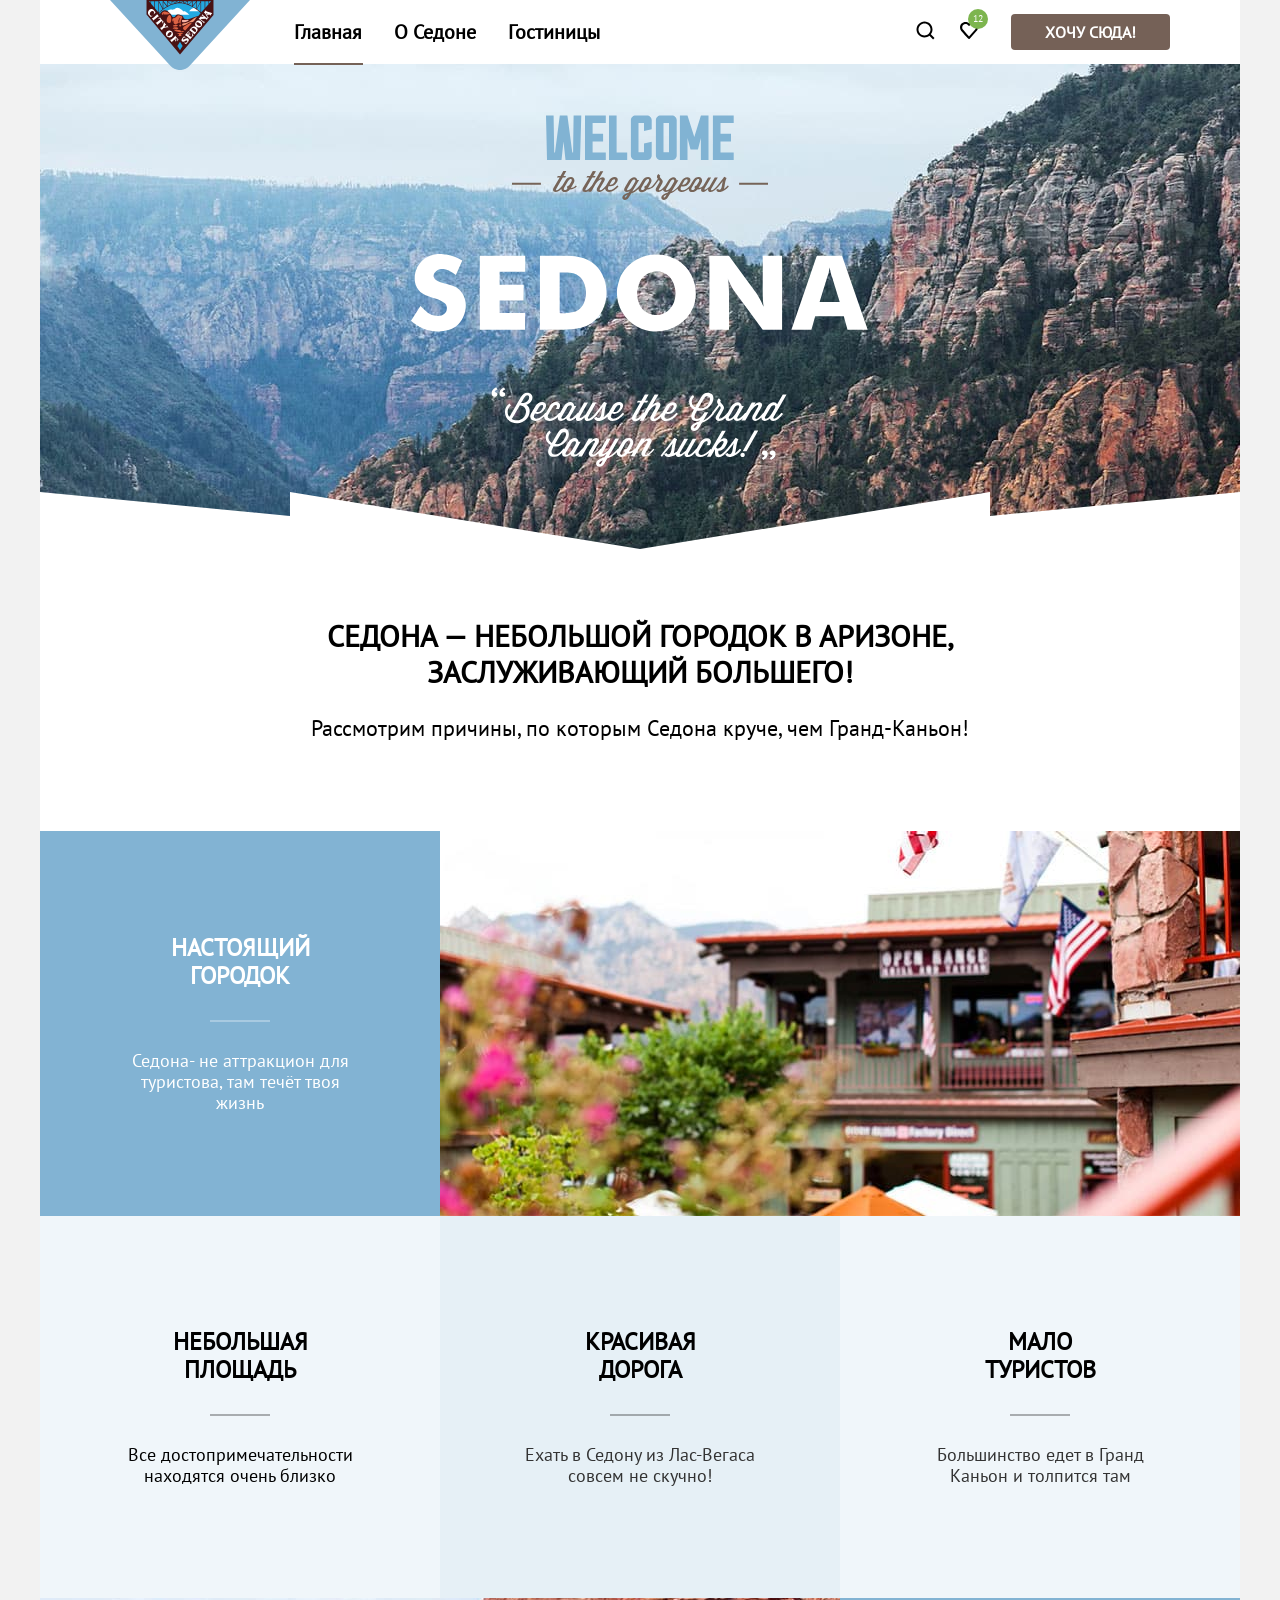
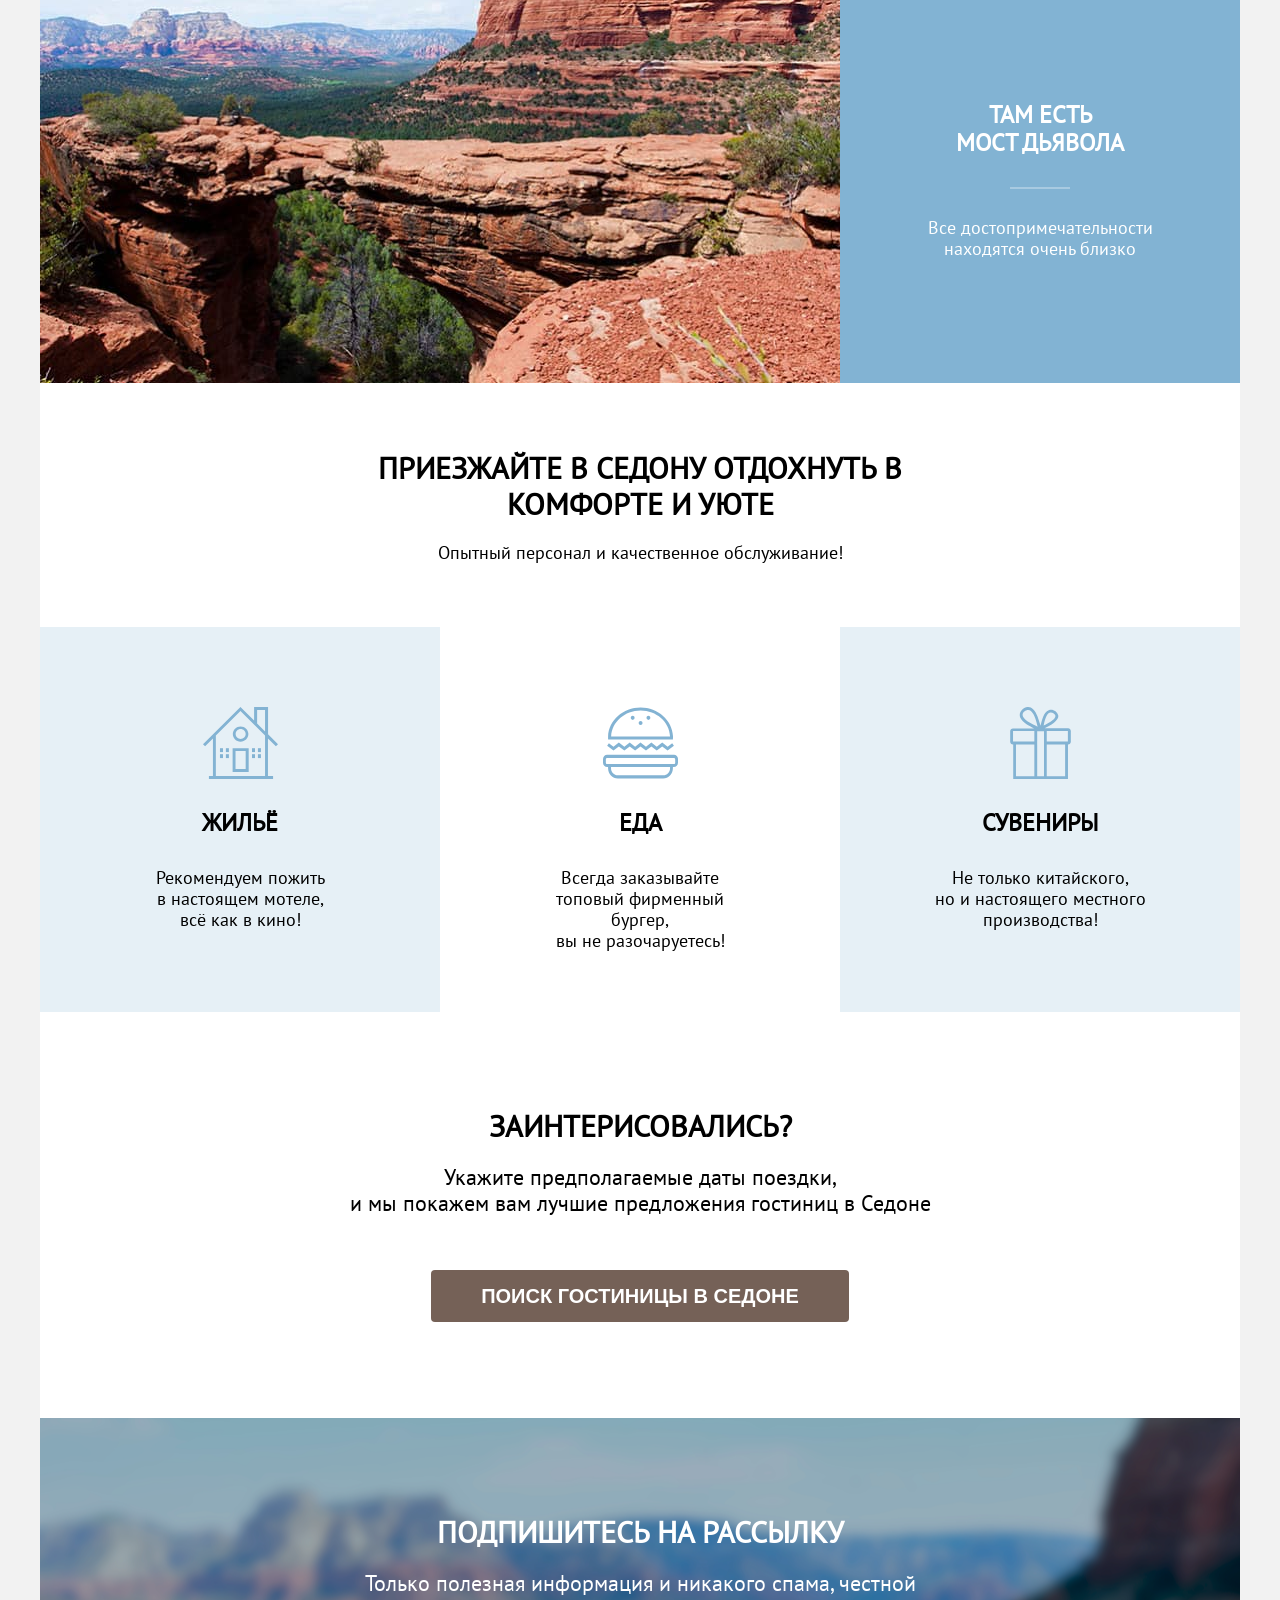
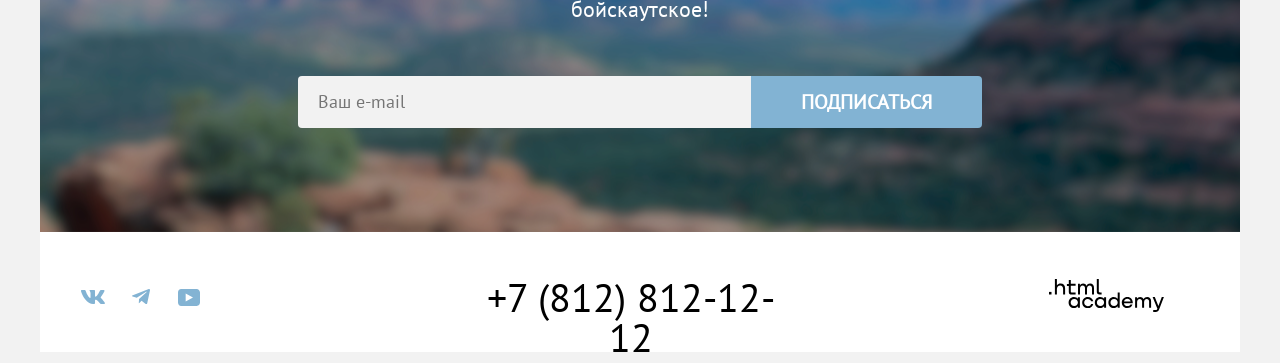
==== commit dea42d9c: "Подготавливает проект к защите" ====
--- a/index.html
+++ b/index.html
@@ -1,283 +1,367 @@
 <!DOCTYPE html>
 <html lang="ru">
+
   <head>
     <meta charset="utf-8">
     <title>Седона. Городок в Аризоне</title>
     <link rel="icon" sizes="32x32" href="favicon.ico">
     <link rel="stylesheet" href="styles/styles.css">
   </head>
+
   <body>
     <header class="navigation">
       <a class="navigatoin-logo" href="index.html">
-          <img class="logo-site" width="140" height="70"
-          src="images/icons/logo-main.svg"
-          alt="Логотип города Седона">
-        </a>
-        <nav class="nav">
-           <ul class="nav-list">
+        <img class="logo-site" width="140" height="70" src="images/icons/logo-main.svg" alt="Логотип города Седона">
+      </a>
+      <nav class="nav">
+        <ul class="nav-list">
           <li class="navigation-item current-link">
-           <a class="nav-list-link" href="index.html">Главная</a>
-          </li>
-          <li class="navigation-item">
-           <a class="nav-list-link" href="#">О Седоне</a>
-          </li>
-          <li class="navigation-item">
-           <a class="nav-list-link" href="catalog.html">Гостиницы</a>
+            <a class="nav-list-link" href="index.html">Главная</a>
+          </li>
+          <li class="navigation-item">
+            <a class="nav-list-link" href="#">О Седоне</a>
+          </li>
+          <li class="navigation-item">
+            <a class="nav-list-link" href="catalog.html">Гостиницы</a>
           </li>
         </ul>
 
         <ul class="nav-list navigation-user">
           <li class="navigation-item">
-           <a class="navigation-link-user search-icon" href="#">
-            <span class="visually-hidden"> Поиск</span>
-            <svg width="20" height="20" viewBox="0 0 20 20" fill="none" xmlns="http://www.w3.org/2000/svg">
+            <a class="navigation-link-user search-icon" href="#">
+              <span class="visually-hidden"> Поиск</span>
+              <svg width="20" height="20" viewBox="0 0 20 20" fill="none" xmlns="http://www.w3.org/2000/svg">
                 <path
                   d="M19.5 18.0083L15.8 14.3287C16.8 13.0359 17.5 11.3453 17.5 9.4558C17.5 5.08011 13.9 1.5 9.5 1.5C5.1 1.5 1.5 5.17956 1.5 9.55525C1.5 13.9309 5.1 17.511 9.5 17.511C11.3 17.511 13 16.9144 14.4 15.8204L18.1 19.5L19.5 18.0083ZM9.5 15.5221C6.2 15.5221 3.5 12.837 3.5 9.55525C3.5 6.27348 6.2 3.5884 9.5 3.5884C12.8 3.5884 15.5 6.27348 15.5 9.55525C15.5 12.837 12.8 15.5221 9.5 15.5221Z"
                   fill="currentColor" />
               </svg>
-           </a>
-          </li>
-          <li class="navigation-item">
-           <a class="navigation-link-user favourite-icon" href="#">
-            <span class="visually-hidden">Избранное</span>
-             <svg width="20" height="20" viewBox="0 0 20 20" fill="none" xmlns="http://www.w3.org/2000/svg">
+            </a>
+          </li>
+          <li class="navigation-item">
+            <a class="navigation-link-user favourite-icon" href="#">
+              <span class="visually-hidden">Избранное</span>
+              <svg width="20" height="20" viewBox="0 0 20 20" fill="none" xmlns="http://www.w3.org/2000/svg">
                 <path
                   d="M9.9 19C9.6 19 9.3 18.9 9.1 18.6C3.7 12.5 2.4 11.1 2.1 10.7C1.4 9.8 1 8.6 1 7.4C1 4.4 3.4 2 6.5 2C7.8 2 9 2.5 10 3.3C11 2.5 12.3 2 13.5 2C16.5 2 19 4.4 19 7.4C19 8.7 18.5 9.9 17.7 10.8L10.7 18.7C10.5 18.9 10.3 19 9.9 19ZM3.9 9.5C4.2 9.9 7.4 13.5 10 16.4L16.2 9.4C16.7 8.9 16.9 8.2 16.9 7.4C16.9 5.6 15.4 4.1 13.6 4.1C12.6 4.1 11.6 4.6 10.9 5.4C10.6 5.7 10.3 5.8 10 5.8C9.7 5.8 9.4 5.6 9.2 5.4C8.5 4.6 7.5 4.1 6.5 4.1C4.7 4.1 3.2 5.6 3.2 7.4C3.1 8.3 3.5 9 3.9 9.5C3.8 9.5 3.8 9.5 3.9 9.5Z"
                   fill="currentColor" />
               </svg>
-            <span class="favourite-number">12</span>
-           </a>
-           </li>
-           <li class="navigation-item">
-             <button class="header-button" type="button"> Хочу сюда!</button>
+              <span class="favourite-number">12</span>
+            </a>
+          </li>
+          <li class="navigation-item">
+            <button class="header-button" type="button"> Хочу сюда!</button>
           </li>
         </ul>
       </nav>
     </header>
     <main class="main-index">
-     <section class="hero">
-    <h1 class="visually-hidden">Добро пожаловать в Седону</h1>
-    <img class="logo" src="images/welcome.svg" width="458" height="352" alt="приветсвие сайта седона">
-     </section>
-    <section class="advantage-block">
-      <h2 class="header-block">Cедона — небольшой городок в Аризоне,
-заслуживающий большего!</h2>
-    <p class="description-block">Рассмотрим причины, по которым Седона круче, чем Гранд-Каньон!</p>
-    </section>
-
-    <section class="advantages">
-      <h2 class="visually-hidden"> Преимущества</h2>
-      <ul class="advantages-list">
-        <li class="advantages-item pictures">
-          <div class="advantages-text">
-          <h3 class="advantages-heading"> Настоящий<br> городок</h3>
-          <p class="description">Седона- не аттракцион для туристова, там течёт твоя жизнь</p>
-          </div>
-          <img class="advantages-img" src="images/photo-1.jpg" alt="Город Седона" width="800" height="385">
-        </li>
-
-        <li class="advantages-item">
-          <h3 class="advantages-heading"> Небольшая<br> площадь</h3>
-          <p class="description">Все достопримечательности находятся очень близко</p>
-        </li>
-
-         <li class="advantages-item light-blue">
-          <h3 class="advantages-heading"> Красивая<br> дорога</h3>
-          <p class="description description-color">Ехать в Седону из Лас-Вегаса совсем не скучно!</p>
-        </li>
-
-         <li class="advantages-item">
-          <h3 class="advantages-heading"> Мало<br> туристов</h3>
-          <p class="description description-color">Большинство едет в Гранд Каньон и толпится там</p>
-        </li>
-
-        <li class="advantages-item pictures">
-          <img class="advantage-img" src="images/photo-2.jpg" alt="Вид природы Седоны" width="800" height="385">
-          <div class="advantages-text">
-          <h3 class="advantages-heading"> там есть<br> мост дьявола</h3>
-          <p class="description"> Все достопримечательности находятся очень близко</p>
-        </div>
-        </li>
-      </ul>
-    </section>
-
-    <section class="advantages-block-invite">
-      <h3 class="header-block-two"> Приезжайте в Седону отдохнуть в комфорте и уюте</h3>
-      <p class="description"> Опытный персонал и качественное обслуживание!</p>
-    </section>
-    <div class="service">
-     <ul class="service-list">
-      <li class="service-item light-blue">
-      <div class="service-block">
-           <img src="images/icons/hotels.svg" alt="Иконка дома" width="75" height="72">
-           <h4 class="service-heading">Жильё</h4>
-           <p class="description">Рекомендуем пожить<br> в настоящем мотеле,<br> всё как в кино!</p>
-           </div>
-       </li>
-        <li class="service-item">
-           <div class="service-block">
-           <img src="images/icons/food.svg" alt="иконка бургера" width="75" height="72">
-           <h4 class="service-heading">Еда</h4>
-           <p class=" description">Всегда заказывайте<br> топовый фирменный бургер,<br> вы не разочаруетесь!</p>
-           </div>
-       </li>
-        <li class="service-item light-blue">
-           <div class="service-block">
-           <img src="images/icons/souvenir.svg" alt="иконка подарка" width="75" height="72">
-           <h4 class="service-heading">Сувениры</h4>
-           <p class=" description">Не только китайского,<br> но и настоящего местного<br> производства!</p>
-           </div>
-       </li>
-      </ul>
-     </div>
-       <section class="interested">
+      <section class="hero">
+        <h1 class="visually-hidden">Добро пожаловать в Седону</h1>
+        <img class="logo" src="images/welcome.svg" width="458" height="352" alt="приветсвие сайта седона">
+      </section>
+      <section class="advantage-block">
+        <h2 class="header-block">Cедона — небольшой городок в Аризоне,
+          заслуживающий большего!</h2>
+        <p class="description-block">Рассмотрим причины, по которым Седона круче, чем Гранд-Каньон!</p>
+      </section>
+
+      <section class="advantages">
+        <h2 class="visually-hidden"> Преимущества</h2>
+        <ul class="advantages-list">
+          <li class="advantages-item pictures">
+            <div class="advantages-text">
+              <h3 class="advantages-heading"> Настоящий<br> городок</h3>
+              <p class="description">Седона- не аттракцион для туристова, там течёт твоя жизнь</p>
+            </div>
+            <img class="advantages-img" src="images/photo-1.jpg" alt="Город Седона" width="800" height="385">
+          </li>
+
+          <li class="advantages-item">
+            <h3 class="advantages-heading"> Небольшая<br> площадь</h3>
+            <p class="description">Все достопримечательности находятся очень близко</p>
+          </li>
+
+          <li class="advantages-item light-blue">
+            <h3 class="advantages-heading"> Красивая<br> дорога</h3>
+            <p class="description description-color">Ехать в Седону из Лас-Вегаса совсем не скучно!</p>
+          </li>
+
+          <li class="advantages-item">
+            <h3 class="advantages-heading"> Мало<br> туристов</h3>
+            <p class="description description-color">Большинство едет в Гранд Каньон и толпится там</p>
+          </li>
+
+          <li class="advantages-item pictures">
+            <img class="advantage-img" src="images/photo-2.jpg" alt="Вид природы Седоны" width="800" height="385">
+            <div class="advantages-text">
+              <h3 class="advantages-heading"> там есть<br> мост дьявола</h3>
+              <p class="description"> Все достопримечательности находятся очень близко</p>
+            </div>
+          </li>
+        </ul>
+      </section>
+
+      <section class="advantages-block-invite">
+        <h3 class="header-block-two"> Приезжайте в Седону отдохнуть в комфорте и уюте</h3>
+        <p class="description"> Опытный персонал и качественное обслуживание!</p>
+      </section>
+      <div class="service">
+        <ul class="service-list">
+          <li class="service-item light-blue">
+            <div class="service-block">
+              <img src="images/icons/hotels.svg" alt="Иконка дома" width="75" height="72">
+              <h4 class="service-heading">Жильё</h4>
+              <p class="description">Рекомендуем пожить<br> в настоящем мотеле,<br> всё как в кино!</p>
+            </div>
+          </li>
+          <li class="service-item">
+            <div class="service-block">
+              <img src="images/icons/food.svg" alt="иконка бургера" width="75" height="72">
+              <h4 class="service-heading">Еда</h4>
+              <p class=" description">Всегда заказывайте<br> топовый фирменный бургер,<br> вы не разочаруетесь!</p>
+            </div>
+          </li>
+          <li class="service-item light-blue">
+            <div class="service-block">
+              <img src="images/icons/souvenir.svg" alt="иконка подарка" width="75" height="72">
+              <h4 class="service-heading">Сувениры</h4>
+              <p class=" description">Не только китайского,<br> но и настоящего местного<br> производства!</p>
+            </div>
+          </li>
+        </ul>
+      </div>
+      <section class="interested">
         <h2 class="header-block-two">Заинтерисовались?</h2>
-        <p class="description-block">Укажите предполагаемые даты поездки, и мы покажем вам лучшие предложения гостиниц в Седоне</p>
-        <a class="button-search" href="#">Поиск гостиницы в Седоне</a>
-       </section>
-
-       <section class="subscribe sub-img">
+        <p class="description-block">Укажите предполагаемые даты поездки,<br> и мы покажем вам лучшие предложения
+          гостиниц в
+          Седоне</p>
+        <button class="button-search" href="#">Поиск гостиницы в Седоне</button>
+      </section>
+
+      <section class="subscribe sub-img">
         <div class="subscribe-block">
           <h2 class="header-block-two">Подпишитесь на рассылку</h2>
           <p class="description-block"> Только полезная информация и никакого спама, честной бойскаутское!</p>
-            <form class="subscribe-form" action="https://echo.htmlacademy.ru/" method="post">
-              <input class="subscribe-field" type="email" required placeholder="Ваш e-mail">
-              <button class="subscribe-button" type="submit">Подписаться</button>
-            </form>
+          <form class="subscribe-form" action="https://echo.htmlacademy.ru/" method="post">
+            <input class="subscribe-field" type="email" required placeholder="Ваш e-mail">
+            <button class="subscribe-button" type="submit">Подписаться</button>
+          </form>
         </div>
-       </section>
-      </main>
-
-      <footer class="main-footer">
-          <div class="social-container">
-          <ul class="social-list">
-            <li class="social-item">
-              <a class="social-link social-icon" href="https://vk.com/htmlacademy" title="Группа вконтакте htmlacademy" target="_blank">
+      </section>
+    </main>
+
+    <footer class="main-footer">
+      <div class="social-container">
+        <ul class="social-list">
+          <li class="social-item">
+            <a class="social-link social-icon" href="https://vk.com/htmlacademy" title="Группа вконтакте htmlacademy"
+              target="_blank">
               <span class="visually-hidden">Ссылка для перехода в группу vk</span>
-               <svg aria-hidden="true" focusable="false" width="24" height="14" viewBox="0 0 24 14" fill="none"
-              xmlns="http://www.w3.org/2000/svg">
-              <path fill-rule="evenodd" clip-rule="evenodd"
-                d="M23.45 0.948C23.616 0.402 23.45 0 22.655 0H20.03C19.362 0 19.054 0.347 18.887 0.73C18.887 0.73 17.552 3.926 15.661 6.002C15.049 6.604 14.771 6.795 14.437 6.795C14.27 6.795 14.019 6.604 14.019 6.057V0.948C14.019 0.292 13.835 0 13.279 0H9.151C8.734 0 8.483 0.304 8.483 0.593C8.483 1.214 9.429 1.358 9.526 3.106V6.904C9.526 7.737 9.373 7.888 9.039 7.888C8.149 7.888 5.984 4.677 4.699 1.003C4.45 0.288 4.198 0 3.527 0H0.9C0.15 0 0 0.347 0 0.73C0 1.412 0.89 4.8 4.145 9.281C6.315 12.341 9.37 14 12.153 14C13.822 14 14.028 13.632 14.028 12.997V10.684C14.028 9.947 14.186 9.8 14.715 9.8C15.105 9.8 15.772 9.992 17.33 11.467C19.11 13.216 19.403 14 20.405 14H23.03C23.78 14 24.156 13.632 23.94 12.904C23.702 12.18 22.852 11.129 21.725 9.882C21.113 9.172 20.195 8.407 19.916 8.024C19.527 7.533 19.638 7.314 19.916 6.877C19.916 6.877 23.116 2.451 23.449 0.948H23.45Z"
-                fill="currentColor" />
-            </svg>
-            </a>
-            </li>
-
-            <li class="social-item">
-              <a class="social-link social-icon" href="https://t.me/htmlacademy" title="Группа telegramm htmlacademy" target="_blank">
+              <svg aria-hidden="true" focusable="false" width="24" height="14" viewBox="0 0 24 14" fill="none"
+                xmlns="http://www.w3.org/2000/svg">
+                <path fill-rule="evenodd" clip-rule="evenodd"
+                  d="M23.45 0.948C23.616 0.402 23.45 0 22.655 0H20.03C19.362 0 19.054 0.347 18.887 0.73C18.887 0.73 17.552 3.926 15.661 6.002C15.049 6.604 14.771 6.795 14.437 6.795C14.27 6.795 14.019 6.604 14.019 6.057V0.948C14.019 0.292 13.835 0 13.279 0H9.151C8.734 0 8.483 0.304 8.483 0.593C8.483 1.214 9.429 1.358 9.526 3.106V6.904C9.526 7.737 9.373 7.888 9.039 7.888C8.149 7.888 5.984 4.677 4.699 1.003C4.45 0.288 4.198 0 3.527 0H0.9C0.15 0 0 0.347 0 0.73C0 1.412 0.89 4.8 4.145 9.281C6.315 12.341 9.37 14 12.153 14C13.822 14 14.028 13.632 14.028 12.997V10.684C14.028 9.947 14.186 9.8 14.715 9.8C15.105 9.8 15.772 9.992 17.33 11.467C19.11 13.216 19.403 14 20.405 14H23.03C23.78 14 24.156 13.632 23.94 12.904C23.702 12.18 22.852 11.129 21.725 9.882C21.113 9.172 20.195 8.407 19.916 8.024C19.527 7.533 19.638 7.314 19.916 6.877C19.916 6.877 23.116 2.451 23.449 0.948H23.45Z"
+                  fill="currentColor" />
+              </svg>
+            </a>
+          </li>
+
+          <li class="social-item">
+            <a class="social-link social-icon" href="https://t.me/htmlacademy" title="Группа telegramm htmlacademy"
+              target="_blank">
               <span class="visually-hidden">Ссылка для перехода в группу tg</span>
               <svg aria-hidden="true" focusable="false" width="18" height="16" viewBox="0 0 18 16" fill="none"
-              xmlns="http://www.w3.org/2000/svg">
-              <path
-                d="M16.785 0.0992597L0.840489 6.24776C-0.247661 6.68481 -0.241365 7.29184 0.640845 7.56253L4.73445 8.83953L14.2058 2.8637C14.6537 2.59121 15.0629 2.7378 14.7265 3.03636L7.05283 9.96185H7.05103L7.05283 9.96275L6.77045 14.1823C7.18413 14.1823 7.36669 13.9925 7.59871 13.7686L9.58705 11.8351L13.7229 14.89C14.4855 15.31 15.0332 15.0941 15.2229 14.1841L17.9379 1.38885C18.2158 0.274623 17.5126 -0.229883 16.785 0.0992597Z"
-                fill="currentColor" />
-            </svg>
-            </a>
-            </li>
-
-            <li class="social-item">
-              <a class="social-link social-icon" href="https://www.youtube.com/user/htmlacademyru" title="YouTube канал htmlacademy" target="_blank">
+                xmlns="http://www.w3.org/2000/svg">
+                <path
+                  d="M16.785 0.0992597L0.840489 6.24776C-0.247661 6.68481 -0.241365 7.29184 0.640845 7.56253L4.73445 8.83953L14.2058 2.8637C14.6537 2.59121 15.0629 2.7378 14.7265 3.03636L7.05283 9.96185H7.05103L7.05283 9.96275L6.77045 14.1823C7.18413 14.1823 7.36669 13.9925 7.59871 13.7686L9.58705 11.8351L13.7229 14.89C14.4855 15.31 15.0332 15.0941 15.2229 14.1841L17.9379 1.38885C18.2158 0.274623 17.5126 -0.229883 16.785 0.0992597Z"
+                  fill="currentColor" />
+              </svg>
+            </a>
+          </li>
+
+          <li class="social-item">
+            <a class="social-link social-icon" href="https://www.youtube.com/user/htmlacademyru"
+              title="YouTube канал htmlacademy" target="_blank">
               <span class="visually-hidden">Ссылка для перехода на YouTube канал</span>
               <svg aria-hidden="true" focusable="false" width="22" height="17" viewBox="0 0 22 17" fill="none"
-              xmlns="http://www.w3.org/2000/svg">
-              <path
-                d="M18.607 0H3.17413C1.31343 0 0 1.59375 0 3.4V13.4937C0 15.4062 1.31343 17 3.17413 17H18.8259C20.4677 17 22 15.4062 22 13.6V3.4C21.7811 1.59375 20.4677 0 18.607 0ZM7.66169 12.5375V4.4625L14.995 8.5L7.66169 12.5375Z"
+                xmlns="http://www.w3.org/2000/svg">
+                <path
+                  d="M18.607 0H3.17413C1.31343 0 0 1.59375 0 3.4V13.4937C0 15.4062 1.31343 17 3.17413 17H18.8259C20.4677 17 22 15.4062 22 13.6V3.4C21.7811 1.59375 20.4677 0 18.607 0ZM7.66169 12.5375V4.4625L14.995 8.5L7.66169 12.5375Z"
+                  fill="currentColor" />
+              </svg>
+            </a>
+          </li>
+        </ul>
+
+        <div class="footer-contact-number">
+          <a href="tel:+78128121212" class="footer-number">+7 (812) 812-12-12</a>
+        </div>
+
+        <div class="footer-contact-logo">
+          <a class="footer-contact-logo-htmlacademy contact-logo" href="https://htmlacademy.ru/intensive/htmlcss">
+            <svg width="115" height="33" viewBox="0 0 115 33" fill="none" xmlns="http://www.w3.org/2000/svg">
+              <path d="M0 12.9V15.5H2.5V12.9H0Z" fill="black" />
+              <path
+                d="M11.6 4.5C10 4.5 8.8 5.2 8 6.2H7.9V0H5.9V15.5H7.9V10.2C7.9 8.1 9.2 6.6 11.2 6.6C13 6.6 14.1 8 14.1 9.8V15.5H16.1V9.4C16.2 6.4 14.3 4.5 11.6 4.5Z"
+                fill="currentColor" />
+              <path
+                d="M26.6 4.8H21.8V1.1H19.8V4.9H17.9V6.9H19.8V12.9C19.8 14.6 20.8 15.6 22.5 15.6H26.6V13.6H22.9C22.2 13.6 21.8 13.2 21.8 12.5V6.8H26.6V4.8Z"
+                fill="currentColor" />
+              <path
+                d="M41.1 4.6C39.5 4.6 38.2 5.4 37.6 6.7H37.5C36.9 5.5 35.7 4.6 34.1 4.6C32.7 4.6 31.6 5.4 31 6.4H30.9V4.8H29V15.4H31V10C31 8 32 6.5 33.6 6.5C35.1 6.5 36 7.5 36 9.1V15.4H38V9.8C38 7.4 39.4 6.5 40.6 6.5C42.1 6.5 43 7.5 43 9.1V15.4H45V8.9C45.1 6.4 43.6 4.6 41.1 4.6Z"
+                fill="currentColor" />
+              <path d="M47.8 12.7C47.8 14.4 48.8 15.4 50.6 15.4H52.6V13.4H50.9C50.2 13.4 49.8 13 49.8 12.3V0H47.8V12.7Z"
+                fill="currentColor" />
+              <path
+                d="M28.9 19.7C28 18.6 26.7 17.9 25 17.9C21.9 17.9 19.6 20.2 19.6 23.5C19.6 26.8 21.9 29.1 25 29.1C26.8 29.1 28 28.3 28.8 27.2H28.9V28.8H30.9V18.2H28.9V19.7ZM25.3 27.1C23.1 27.1 21.7 25.5 21.7 23.5C21.7 21.5 23.1 19.9 25.3 19.9C27.5 19.9 28.9 21.5 28.9 23.5C28.9 25.4 27.5 27.1 25.3 27.1Z"
+                fill="currentColor" />
+              <path
+                d="M44.2 22C43.7 19.6 41.6 17.9 38.8 17.9C35.4 17.9 33.2 20.4 33.2 23.5C33.2 26.6 35.4 29.1 38.8 29.1C41.6 29.1 43.7 27.3 44.2 24.9H42.1C41.7 26.2 40.4 27.2 38.8 27.2C36.6 27.2 35.2 25.6 35.2 23.6C35.2 21.6 36.6 20 38.8 20C40.4 20 41.6 21 42.1 22.2H44.2V22Z"
+                fill="currentColor" />
+              <path
+                d="M55.1 19.7C54.2 18.6 52.9 17.9 51.2 17.9C48.1 17.9 45.8 20.2 45.8 23.5C45.8 26.8 48.1 29.1 51.2 29.1C53 29.1 54.2 28.3 55 27.2H55.1V28.8H57.1V18.2H55.1V19.7ZM51.5 27.1C49.3 27.1 47.9 25.5 47.9 23.5C47.9 21.5 49.3 19.9 51.5 19.9C53.7 19.9 55.1 21.5 55.1 23.5C55.1 25.4 53.6 27.1 51.5 27.1Z"
+                fill="currentColor" />
+              <path
+                d="M68.7 19.8C67.8 18.7 66.5 17.9 64.8 17.9C61.7 17.9 59.4 20.2 59.4 23.5C59.4 26.8 61.6 29.1 64.8 29.1C66.5 29.1 67.8 28.3 68.6 27.3H68.7V28.8H70.7V13.4H68.7V19.8ZM65.1 27.1C62.9 27.1 61.5 25.5 61.5 23.5C61.5 21.5 62.9 19.9 65.1 19.9C67.3 19.9 68.7 21.5 68.7 23.5C68.6 25.5 67.2 27.1 65.1 27.1Z"
+                fill="currentColor" />
+              <path
+                d="M78.3 17.9C75 17.9 72.8 20.4 72.8 23.5C72.8 26.5 74.9 29.1 78.3 29.1C80.8 29.1 82.8 27.8 83.5 25.5H81.4C80.9 26.5 79.8 27.1 78.4 27.1C76.5 27.1 75.1 25.8 75 24.2H83.8C84 20.6 81.8 17.9 78.3 17.9ZM78.3 19.8C80 19.8 81.3 20.8 81.6 22.4H75.1C75.4 20.9 76.6 19.8 78.3 19.8Z"
+                fill="currentColor" />
+              <path
+                d="M98.2 17.9C96.6 17.9 95.3 18.7 94.6 19.9H94.5C93.9 18.7 92.7 17.9 91.1 17.9C89.7 17.9 88.6 18.6 88 19.7V18.2H86.1V28.8H88.1V23.4C88.1 21.4 89.1 20 90.7 19.9C92.2 19.9 93.1 20.9 93.1 22.5V28.8H95.1V23.2C95.1 20.8 96.5 19.9 97.7 19.9C99.2 19.9 100.1 20.9 100.1 22.5V28.8H102.1V22.3C102.2 19.7 100.7 17.9 98.2 17.9Z"
+                fill="currentColor" />
+              <path
+                d="M109.4 27L105.8 18.1H103.6L108.4 29.7C108.1 30.6 107.7 30.9 106.7 30.9H104.2V32.9H106.7C108.5 32.9 109.5 32.1 110.2 30.3L114.9 18.1H112.8L109.4 27Z"
                 fill="currentColor" />
             </svg>
-           </a>
-            </li>
-          </ul>
-
-          <div class="footer-contact-number">
-            <a href="tel:+78128121212" class="footer-number">+7 (812) 812-12-12</a>
-          </div>
-
-          <div class="footer-contact-logo">
-            <a class="footer-contact-logo-htmlacademy" href="https://htmlacademy.ru/intensive/htmlcss">
-            <img class="contact-logo" src="images/icons/htmlacademy.svg" width="115" height="33" alt="лого htmlacademy">
             <span class="visually-hidden">Преход на сайт HTML academy</span>
-            </a>
-          </div>
+          </a>
         </div>
-      </footer>
-
-      <div class="modal-container">
-        <div class="modal modal-search">
-           <button class="modal-close-button" type="button">
-        <span class="visually-hidden">Закрыть</span>
-       </button>
-       <section class="modal-search-content">
-        <h2 class="modal-search-title section-title"> Поиск гостиницы в седоне</h2>
-
-         <form class="modal-form" action="https://echo.htmlacademy.ru/" method="post">
-          <label class="modal-form-label" for="check-in-date">Дата Заезда:</label>
-          <div class="check-in-date-input">
-            <input class="modal-form-input" type="text" id="check-in-date" name="check-in-date" value="27 апреля 2020"
-              placeholder="Укажите дату" required>
-            <span class="error-message">Мы не можем отправить вас в прошлое.</span>
-            </div>
-
-          <label class="modal-form-label" for="check-out-date">Дата Выезда:</label>
-          <div class="check-out-date-input">
-            <input class="modal-form-input" type="text" id="check-out-date" name="check-out-date"
-              value="1 сентября 2023" placeholder="Укажите дату" required>
-            <span class="information-message">На эти даты есть свободные номера. Пока есть.</span>
-          </div>
-
-           <label class="modal-form-label" for="adults-amount">Взрослые:</label>
-          <div class="quantity-picker">
-            <button type="button" class="btn-minus" onclick="this.parentElement.querySelector('input').stepDown()">
-              <svg width="20" height="20" viewBox="0 0 20 20" fill="none" xmlns="http://www.w3.org/2000/svg">
-                <path d="M3 9V11H17V9H3Z" fill="currentColor"/>
-              </svg>
-              <span class="visually-hidden">Уменьшить количество взрослых</span>
-            </button>
-            <input class="modal-input-guest-amount" id="adults-amount" type="number" name="adults-amount" min="1" max="99" value="2"
-              placeholder="2" inputmode="numeric" required>
-            <button type="button" class="btn-plus" onclick="this.parentElement.querySelector('input').stepUp()">
-              <svg width="20" height="20" viewBox="0 0 20 20" fill="none" xmlns="http://www.w3.org/2000/svg">
-                <path d="M17 9H11V3H9V9H3V11H9V17H11V11H17V9Z" fill="currentColor" />
-              </svg>
-              <span class="visually-hidden">Увеличить количество взрослых</span>
-            </button>
-          </div>
-
-        <div class="modal-form-container-children">
-            <label class="modal-form-label-children" for="children-amount">Дети:</label>
-            <span class="tooltip">
-              <button class="tooltip-toggle" type="button" aria-labelledby="tooltip-label-date">
-                <svg class="tooltip-icon" width="16" height="16" role="img" aria-label="Информация" viewBox="0 0 20 20"
-                  fill="none" xmlns="http://www.w3.org/2000/svg">
-                  <path fill-rule="evenodd" clip-rule="evenodd" d="M9 4H11V6H9V4ZM11 16H9V7H11V16Z" fill="white" />
+      </div>
+    </footer>
+
+    <div class="modal-container modal-closed" dada-test="modal">
+      <div class="modal modal-search">
+        <button class="modal-close-button" type="button">
+          <span class="visually-hidden">Закрыть</span>
+        </button>
+        <section class="modal-search-content">
+          <h2 class="modal-search-title section-title"> Поиск гостиницы в седоне</h2>
+
+          <form class="modal-form" action="https://echo.htmlacademy.ru/" method="post">
+            <label class="modal-form-label" for="check-in-date">Дата Заезда:</label>
+            <div class="check-in-date-input">
+              <input class="modal-form-input" type="text" id="check-in-date" name="check-in-date" value="27 апреля 2020"
+                placeholder="Укажите дату" required>
+              <span class="error-message">Мы не можем отправить вас в прошлое.</span>
+            </div>
+
+            <label class="modal-form-label" for="check-out-date">Дата Выезда:</label>
+            <div class="check-out-date-input">
+              <input class="modal-form-input" type="text" id="check-out-date" name="check-out-date"
+                value="1 сентября 2023" placeholder="Укажите дату" required>
+              <span class="information-message">На эти даты есть свободные номера. Пока есть.</span>
+            </div>
+
+            <label class="modal-form-label" for="adults-amount">Взрослые:</label>
+            <div class="quantity-picker">
+              <button type="button" class="btn-minus" onclick="this.parentElement.querySelector('input').stepDown()">
+                <svg width="20" height="20" viewBox="0 0 20 20" fill="none" xmlns="http://www.w3.org/2000/svg">
+                  <path d="M3 9V11H17V9H3Z" fill="currentColor" />
                 </svg>
+                <span class="visually-hidden">Уменьшить количество взрослых</span>
               </button>
-              <span class="tooltip-text" role="tooltip" id="tooltip-label-date">Укажите количество детей, которые
-                будут с вами, возраст которых от 6 до 18 лет. Дети до 6 лет размещаются бесплатно.</span>
-            </span>
-          </div>
-
-           <div class="quantity-picker">
-            <button type="button" class="btn-minus" onclick="this.parentElement.querySelector('input').stepDown()">
-              <svg width="20" height="20" viewBox="0 0 20 20" fill="none" xmlns="http://www.w3.org/2000/svg">
-                <path d="M3 9V11H17V9H3Z" fill="currentColor" />
-              </svg>
-              <span class="visually-hidden">Уменьшить количество детей</span>
-            </button>
-            <input class="modal-input-guest-amount" type="number" name="children-amount" id="children-amount" min="1" max="99"
-              value="2" placeholder="1" inputmode="numeric" required>
-            <button type="button" class="btn-plus" onclick="this.parentElement.querySelector('input').stepUp()">
-              <svg width="20" height="20" viewBox="0 0 20 20" fill="none" xmlns="http://www.w3.org/2000/svg">
-                <path d="M17 9H11V3H9V9H3V11H9V17H11V11H17V9Z" fill="currentColor" />
-              </svg>
-              <span class="visually-hidden">Увеличить количество детей</span>
-            </button>
-          </div>
-
-          <button class="secondary-button button modal-search-button" type="submit">Найти</button>
-        </form>
-      </section>
+              <input class="modal-input-guest-amount" id="adults-amount" type="number" name="adults-amount" min="1"
+                max="99" value="2" placeholder="2" inputmode="numeric" required>
+              <button type="button" class="btn-plus" onclick="this.parentElement.querySelector('input').stepUp()">
+                <svg width="20" height="20" viewBox="0 0 20 20" fill="none" xmlns="http://www.w3.org/2000/svg">
+                  <path d="M17 9H11V3H9V9H3V11H9V17H11V11H17V9Z" fill="currentColor" />
+                </svg>
+                <span class="visually-hidden">Увеличить количество взрослых</span>
+              </button>
+            </div>
+
+            <div class="modal-form-container-children">
+              <label class="modal-form-label-children" for="children-amount">Дети:</label>
+              <span class="tooltip">
+                <button class="tooltip-toggle" type="button" aria-labelledby="tooltip-label-date">
+                  <svg class="tooltip-icon" width="16" height="16" role="img" aria-label="Информация"
+                    viewBox="0 0 20 20" fill="none" xmlns="http://www.w3.org/2000/svg">
+                    <path fill-rule="evenodd" clip-rule="evenodd" d="M9 4H11V6H9V4ZM11 16H9V7H11V16Z" fill="white" />
+                  </svg>
+                </button>
+                <span class="tooltip-text" role="tooltip" id="tooltip-label-date">Укажите количество детей, которые
+                  будут с вами, возраст которых от 6 до 18 лет. Дети до 6 лет размещаются бесплатно.</span>
+              </span>
+            </div>
+
+            <div class="quantity-picker">
+              <button type="button" class="btn-minus" onclick="this.parentElement.querySelector('input').stepDown()">
+                <svg width="20" height="20" viewBox="0 0 20 20" fill="none" xmlns="http://www.w3.org/2000/svg">
+                  <path d="M3 9V11H17V9H3Z" fill="currentColor" />
+                </svg>
+                <span class="visually-hidden">Уменьшить количество детей</span>
+              </button>
+              <input class="modal-input-guest-amount" type="number" name="children-amount" id="children-amount" min="1"
+                max="99" value="2" placeholder="1" inputmode="numeric" required>
+              <button type="button" class="btn-plus" onclick="this.parentElement.querySelector('input').stepUp()">
+                <svg width="20" height="20" viewBox="0 0 20 20" fill="none" xmlns="http://www.w3.org/2000/svg">
+                  <path d="M17 9H11V3H9V9H3V11H9V17H11V11H17V9Z" fill="currentColor" />
+                </svg>
+                <span class="visually-hidden">Увеличить количество детей</span>
+              </button>
+            </div>
+
+            <button class="secondary-button button modal-search-button" type="submit">Найти</button>
+          </form>
+        </section>
+      </div>
     </div>
-  </div>
+    <script>
+      document.addEventListener('DOMContentLoaded', function () {
+        // Находим кнопку "Поиск гостиницы в Седоне"
+        const searchButton = document.querySelector('.button-search');
+
+        // Находим модальное окно
+        const modalContainer = document.querySelector('.modal-container');
+
+        // Находим кнопку закрытия
+        const closeButton = document.querySelector('.modal-close-button');
+
+        // Функция открытия модального окна
+        function openModal() {
+          modalContainer.classList.remove('modal-closed');
+          modalContainer.classList.add('modal-container-open');
+        }
+
+        // Функция закрытия модального окна
+        function closeModal() {
+          modalContainer.classList.remove('modal-container-open');
+          modalContainer.classList.add('modal-closed');
+        }
+
+        // Открытие по клику на кнопку
+        searchButton.addEventListener('click', openModal);
+
+        // Закрытие по клику на крестик
+        closeButton.addEventListener('click', closeModal);
+
+        // Закрытие по клику на затемнённый фон (overlay)
+        modalContainer.addEventListener('click', function (event) {
+          if (event.target === modalContainer) {
+            closeModal();
+          }
+        });
+
+        // Закрытие по клавише Escape
+        document.addEventListener('keydown', function (event) {
+          if (event.key === 'Escape' && !modalContainer.classList.contains('modal-closed')) {
+            closeModal();
+          }
+        });
+      });
+    </script>
 
   </body>
+
 </html>
--- a/styles/styles.css
+++ b/styles/styles.css
@@ -1,4 +1,3 @@
-
 @font-face {
   font-family: "PT Sans";
   font-weight: 400;
@@ -6,6 +5,7 @@
   src: url("../fonts/ptsans-400.woff2") format("woff2");
   font-display: swap;
 }
+
 @font-face {
   font-family: "PT Sans Narrow";
   font-weight: 700;
@@ -44,21 +44,20 @@
   height: 100%;
 }
 
-.logo-site{
+.logo-site {
   max-width: 100%;
   height: auto;
   position: absolute;
 }
 
-.nav{
+.nav {
   justify-content: space-between;
-  height: 64px;
   margin-left: 168px;
   display: flex;
 
 }
 
-.nav-list{
+.nav-list {
   font-weight: 700;
   font-size: 20px;
   line-height: 24px;
@@ -70,13 +69,15 @@
   display: flex;
   list-style-type: none;
   padding: 0;
+  max-width: 500px;
+  flex-wrap: wrap;
 }
 
 .current-link::after {
   position: absolute;
   content: "";
-  width: 68px;
-  top: 43px;
+  width: 69px;
+  top: 63px;
   left: 16px;
   right: 16px;
   bottom: -1px;
@@ -88,7 +89,7 @@
   position: absolute;
   content: "";
   width: 90px;
-  top: 43px;
+  top: 63px;
   left: 16px;
   right: 16px;
   bottom: -1px;
@@ -107,6 +108,7 @@
 }
 
 .nav-list-link {
+  display: block;
   text-decoration: none;
   font-style: normal;
   font-weight: 700;
@@ -117,21 +119,21 @@
 }
 
 .nav-list-link:hover {
-color:#756157;
+  color: #756157;
 }
 
 
 .navigation-link-user {
   text-decoration: none;
   position: relative;
-  top:20px;
+  top: 20px;
   min-height: 64px;
   width: 44px;
   height: 64px;
 }
 
 .search-icon {
-  color:#000000;
+  color: #000000;
   display: block;
 }
 
@@ -140,22 +142,22 @@
 }
 
 .search-icon:hover {
-  color: #756257 ;
-}
-
-  .favourite-icon {
-    color: #000000;
-    position: relative;
-    display: block;
-    margin-right: 20px;
-  }
-
-  .favourite-icon:focus {
   color: #756257;
 }
 
+.favourite-icon {
+  color: #000000;
+  position: relative;
+  display: block;
+  margin-right: 20px;
+}
+
+.favourite-icon:focus {
+  color: #756257;
+}
+
 .favourite-icon:hover {
-  color: #756257 ;
+  color: #756257;
 }
 
 .favourite-number {
@@ -200,7 +202,7 @@
   margin-bottom: 21px;
 }
 
-.advantages-block-invite{
+.advantages-block-invite {
   margin-top: 3px;
   font-weight: 700;
   font-size: 30px;
@@ -215,14 +217,14 @@
   text-align: center;
 }
 
-.advantages-item{
-background-color: rgba(131, 179, 211, 0.12);
-color: #000000;
-margin: 0;
-padding: 112px 84px;
-text-align: center;
-box-sizing: content-box;
-flex: 1;
+.advantages-item {
+  background-color: rgba(131, 179, 211, 0.12);
+  color: #000000;
+  margin: 0;
+  padding: 112px 84px;
+  text-align: center;
+  box-sizing: content-box;
+  flex: 1;
 }
 
 .pictures {
@@ -250,7 +252,7 @@
   margin-bottom: 20px;
 }
 
-.advantages-list{
+.advantages-list {
   list-style-type: none;
   padding: 0;
   margin: 0;
@@ -280,11 +282,12 @@
 
 .advantages-img {
   display: block;
+  height: 100%;
   object-fit: cover;
   background-color: #82b3d3;
 }
 
-.advantages-heading{
+.advantages-heading {
   font-width: 700;
   font-size: 24px;
   line-height: 28px;
@@ -302,11 +305,12 @@
   height: 2px;
   background-color: rgba(0, 0, 0, 0.3);
   bottom: -2px;
-  left: 86px;
+  left: 50%;
+  transform: translateX(-50%);
 }
 
 .advantages-text .advantages-heading::after {
-  background-color: #FFFFFF4D ;
+  background-color: #FFFFFF4D;
 }
 
 .service-list {
@@ -318,14 +322,14 @@
   width: 100%;
 }
 
-.service-item{
+.service-item {
   width: 400px;
   height: 385px;
   text-align: center;
   flex: 1;
 }
 
-.service-block{
+.service-block {
   text-align: center;
   padding: 80px 85px;
   display: flex;
@@ -350,6 +354,7 @@
 }
 
 .button-search {
+
   margin: 54px auto 0;
   padding: 8px 50px;
   display: inline-block;
@@ -362,7 +367,20 @@
   border-radius: 4px;
   border: none;
   cursor: pointer;
-  text-decoration: none ;
+  text-decoration: none;
+}
+
+.button-search:hover {
+  background-color: #615048;
+}
+
+.button-search:focus {
+  background-color: #615048
+}
+
+.button-search:active {
+  background-color: #756157;
+  color: rgba(255 255, 255, 0.3)
 }
 
 .sub-img {
@@ -373,12 +391,12 @@
   color: #ffffff;
 }
 
-.subscribe{
+.subscribe {
   padding: 96px 258px 104px;
   text-align: center;
 }
 
-.subscribe-block{
+.subscribe-block {
   display: flex;
   flex-direction: column;
   align-items: center;
@@ -443,11 +461,16 @@
 }
 
 .subscribe-button:hover {
-  background-color: #6c95b0;
+  background-color: #68A2CA;
+}
+
+.subscribe-button:focus {
+  background-color: #68A2CA;
 }
 
 .subscribe-button:active {
-  color: #000000;
+  background-color: #82B3D3;
+  color: rgba(255, 255, 255, 0.3)
 }
 
 .subscribe-button:disabled {
@@ -462,7 +485,7 @@
   font-weight: 700;
   line-height: 20px;
   text-transform: uppercase;
-  background: #756157;
+  background-color: #756157;
   color: #ffffff;
   padding: 8px 34px;
   border: none;
@@ -471,6 +494,23 @@
   cursor: pointer;
 }
 
+.header-button:hover {
+  background-color: #615048;
+  outline: none;
+}
+
+.header-button:focus {
+  background: #615048;
+}
+
+.header-button:active {
+  background-color: #756157;
+  color: rgba(255, 255, 255, 0.3);
+}
+
+.header-button:disabled {
+  background-color: #e5e5e5;
+}
 
 .subscribe .description-block {
   margin-bottom: 54px;
@@ -489,8 +529,8 @@
   height: 50px;
 }
 
-.social-link{
-    display: flex;
+.social-link {
+  display: flex;
   align-items: center;
   justify-content: center;
   width: 48px;
@@ -498,7 +538,7 @@
 }
 
 .social-list {
- display: flex;
+  display: flex;
   flex-wrap: wrap;
   margin: 0;
   padding: 0;
@@ -511,7 +551,7 @@
 }
 
 .social-icon:hover {
-  color: #68a2ca;
+  color: #68A2CA;
 }
 
 .social-icon:focus {
@@ -564,10 +604,22 @@
 }
 
 
-.footer-contact-logo {
+.contact-logo {
   padding: 0 47px 0 0;
-}
-
+  color: #000000;
+}
+
+.contact-logo:hover {
+  color: #756157;
+}
+
+.contact-logo:focus {
+  color: #756157;
+}
+
+.contact-logo:active {
+  color: rgba(104, 162, 202, 0.)
+}
 
 .visually-hidden {
   position: absolute;
@@ -601,6 +653,7 @@
   color: #ffffff;
   padding: 35px 70px 70px;
   margin-bottom: 50px;
+
 }
 
 .catalog-title {
@@ -626,7 +679,7 @@
 .catalog-navigation-item {
   position: relative;
   height: 21px;
-  }
+}
 
 .catalog-navigation-link-home {
   background-image: url(../images/icons/home.svg);
@@ -640,7 +693,7 @@
 }
 
 .catalog-navigation-link {
-  background-image: url(../images/icons/arrowright.svg);
+  background-image: url(../images/icons/arrow-right.svg);
   background-repeat: no-repeat;
   background-size: 11px 11px;
   background-position: right 106px center;
@@ -664,9 +717,9 @@
 }
 
 .catalog-filter-radio {
-border: none;
-margin: 0 151px 0 0;
-padding: 0;
+  border: none;
+  margin: 0 151px 0 0;
+  padding: 0;
 }
 
 .catalog-filter-price {
@@ -818,18 +871,30 @@
   min-height: 49px;
   font-weight: 400;
   font-size: 18px;
-  line-height: 21px;
+  line-height: 24px;
   color: #333333;
   padding: 12px 19px;
   border: 2px solid #e5e5e5;
   border-radius: 4px;
   background-color: #ffffff;
   appearance: none;
-  background-image: url("../images/icon/arrow.svg");
+  background-image: url("../images/icons/arrow-down.svg");
   background-repeat: no-repeat;
   background-position: right 13px center;
-  padding-right: 20px;
+  padding-right: 21px;
   margin-left: auto;
+}
+
+.select-control:hover {
+  border-color: #68A2CA;
+}
+
+.select-control:focus {
+  border-color: #68A2CA;
+}
+
+.select-control:disabled {
+  border-color: rgba(255, 255, 255, 0.3)
 }
 
 .display-list {
@@ -852,6 +917,19 @@
   background-repeat: no-repeat;
   background-position: center;
   background-size: 16px 14px;
+}
+
+.display-button:hover {
+  border-color: #000000;
+}
+
+.display-button:focus {
+  border-color: #68a2ca;
+  outline: none;
+}
+
+.display-button:active {
+  border-color: #000000;
 }
 
 .current-button {
@@ -886,6 +964,8 @@
 }
 
 .type {
+  -ms-grid-row: 3;
+  -ms-grid-column: 1;
   grid-area: description;
   margin: 0;
 }
@@ -913,6 +993,9 @@
 }
 
 .product-title {
+  -ms-grid-row: 1;
+  -ms-grid-column: 1;
+  -ms-grid-column-span: 3;
   font-size: 24px;
   line-height: 28px;
   font-weight: 700;
@@ -927,6 +1010,8 @@
 }
 
 .product-link-details {
+  -ms-grid-row: 5;
+  -ms-grid-column: 1;
   font-size: 16px;
   line-height: 20px;
   font-weight: 700;
@@ -940,7 +1025,22 @@
   grid-area: btn-more;
 }
 
+.product-link-details:hover {
+  background-color: #615048;
+}
+
+.product-link-details:focus {
+  background-color: #615048;
+}
+
+.product-link-details:active {
+  background-color: #756157;
+  color: rgba(255, 255, 255, 0.3)
+}
+
 .product-button {
+  -ms-grid-row: 5;
+  -ms-grid-column: 3;
   font-family: PT Sans;
   font-weight: 700;
   text-decoration: none;
@@ -954,9 +1054,26 @@
   text-transform: uppercase;
   grid-area: favorites;
   width: 140px;
-}
+  cursor: pointer;
+}
+
+.product-button:hover {
+  background-color: #68A2CA;
+}
+
+.product-button:focus {
+  background-color: #68A2CA;
+}
+
+.product-button:active {
+  background-color: #82B3D3;
+  color: rgba(255, 255, 255, 0.3)
+}
+
 
 .product-button-favorite {
+  -ms-grid-row: 5;
+  -ms-grid-column: 3;
   font-family: PT Sans;
   font-weight: 700;
   text-decoration: none;
@@ -987,6 +1104,19 @@
   cursor: pointer;
 }
 
+.catalog-submit:hover {
+  background-color: #68A2CA;
+}
+
+.catalog-submit:focus {
+  background-color: #68A2CA;
+}
+
+.catalog-submit:active {
+  background-color: #82B3D3;
+  color: rgba(255, 255, 255, 0.3)
+}
+
 .catalog-reset {
   font-family: PT Sans;
   font-size: 16px;
@@ -1001,9 +1131,18 @@
   cursor: pointer;
 }
 
+.catalog-reset:hover {
+  color: rgba(255, 255, 255, 0.6)
+}
+
+.catalog-reset:active {
+  color: rgba(255, 255, 255, 0.3)
+}
 
 .catalog-hotel-stars {
-  background-image: url("../images/icon/star.svg");
+  -ms-grid-row: 7;
+  -ms-grid-column: 1;
+  background-image: url("../images/icons/star.svg");
   background-repeat: space no-repeat;
   background-size: 18px 17px;
   background-position: center;
@@ -1019,7 +1158,7 @@
   width: 42px;
 }
 
-.tree-stars {
+.three-stars {
   width: 66px;
 }
 
@@ -1032,6 +1171,8 @@
 }
 
 .catalog-hotel-raiting {
+  -ms-grid-row: 7;
+  -ms-grid-column: 3;
   font-size: 16px;
   line-height: 20px;
   text-transform: uppercase;
@@ -1088,6 +1229,19 @@
   padding: 12px 10px;
 }
 
+.pagination-link:hover {
+  background-color: #68A2CA;
+}
+
+.pagination-link:focus {
+  background-color: #68A2CA;
+}
+
+.pagination-link:active {
+  background-color: #82B3D3;
+  color: rgba(242, 242, 242, 0.3);
+}
+
 .pagination-link-next {
   background-color: transparent;
   color: #000000;
@@ -1102,15 +1256,37 @@
   text-align: center;
 }
 
+.dot {
+  color: #000000;
+  background-color: transparent;
+}
+
+.dot:hover {
+  background-color: transparent;
+}
+
+.dot:focus {
+  background-color: transparent;
+  outline: none;
+}
+
+.dot:active {
+  background-color: transparent;
+}
+
+.dot:disabled {
+  background-color: #f2f2f2;
+}
+
 .modal-container {
-position: fixed;
-top: 0;
-left: 0;
-display: flex;
-width: 100%;
-height: 100%;
-padding: 20px;
-background-color: rgba(242, 242, 242, 0.8);
+  position: fixed;
+  top: 0;
+  left: 0;
+  display: flex;
+  width: 100%;
+  height: 100%;
+  padding: 20px;
+  background-color: rgba(242, 242, 242, 0.8);
 }
 
 
@@ -1127,7 +1303,7 @@
   overflow-y: auto;
 }
 
-.modal-close-button{
+.modal-close-button {
   position: absolute;
   padding: 0;
   top: 0;
@@ -1157,9 +1333,17 @@
   left: 0;
   width: 100%;
   height: 100%;
-   display: none;
   padding: 20px;
   background-color: rgba(242, 242, 242, 0.8);
+  box-sizing: border-box;
+}
+
+.modal-closed {
+  display: none;
+}
+
+.modal-closed {
+  display: none;
 }
 
 .modal-container-open {
@@ -1458,8 +1642,8 @@
   border-radius: 10px;
 }
 
-.tooltip-toggle:hover+.tooltip-text,
-.tooltip-toggle:focus+.tooltip-text {
+.tooltip-toggle:hover + .tooltip-text,
+.tooltip-toggle:focus + .tooltip-text {
   display: block;
 }
 
@@ -1531,7 +1715,7 @@
 }
 
 .control-input:checked + .control-mark-checkbox {
-  background-image: url("data:image/svg+xml,%3Csvg width='12' height='9' viewBox='0 0 12 9' fill='none' xmlns='http://www.w3.org/2000/svg'%3E%3Cpath d='M6.675 7.95L11.025 2.25L10.275 1.5L6.675 5.7L3.375 2.4L2.625 3.15L6.675 7.95Z' fill='%233B3B3B'/%3E%3C/svg%3E");
+  background-image: url("data:image/svg+xml,%3Csvg width='20' height='19' viewBox='0 0 20 19' fill='none' xmlns='http://www.w3.org/2000/svg'%3E%3Cpath d='M15 5L8.5 12.4L5.1 8.5L4 9.7L8.5 14.9L16.2 6.3L15 5Z' fill='%233F5E72'/%3E%3C/svg%3E");
   background-repeat: no-repeat;
   background-position: center;
 }
@@ -1560,3 +1744,22 @@
   font-size: 18px;
   line-height: 23px;
 }
+
+.control-label:hover {
+  opacity: 0.6;
+}
+
+.control-label:focus-visible {
+  outline: 3px solid #83b3d3;
+}
+
+
+.modal-input-guest-amount::-webkit-outer-spin-button,
+.modal-input-guest-amount::-webkit-inner-spin-button {
+  -webkit-appearance: none;
+  margin: 0;
+}
+
+.modal-input-guest-amount {
+  -moz-appearance: textfield;
+}
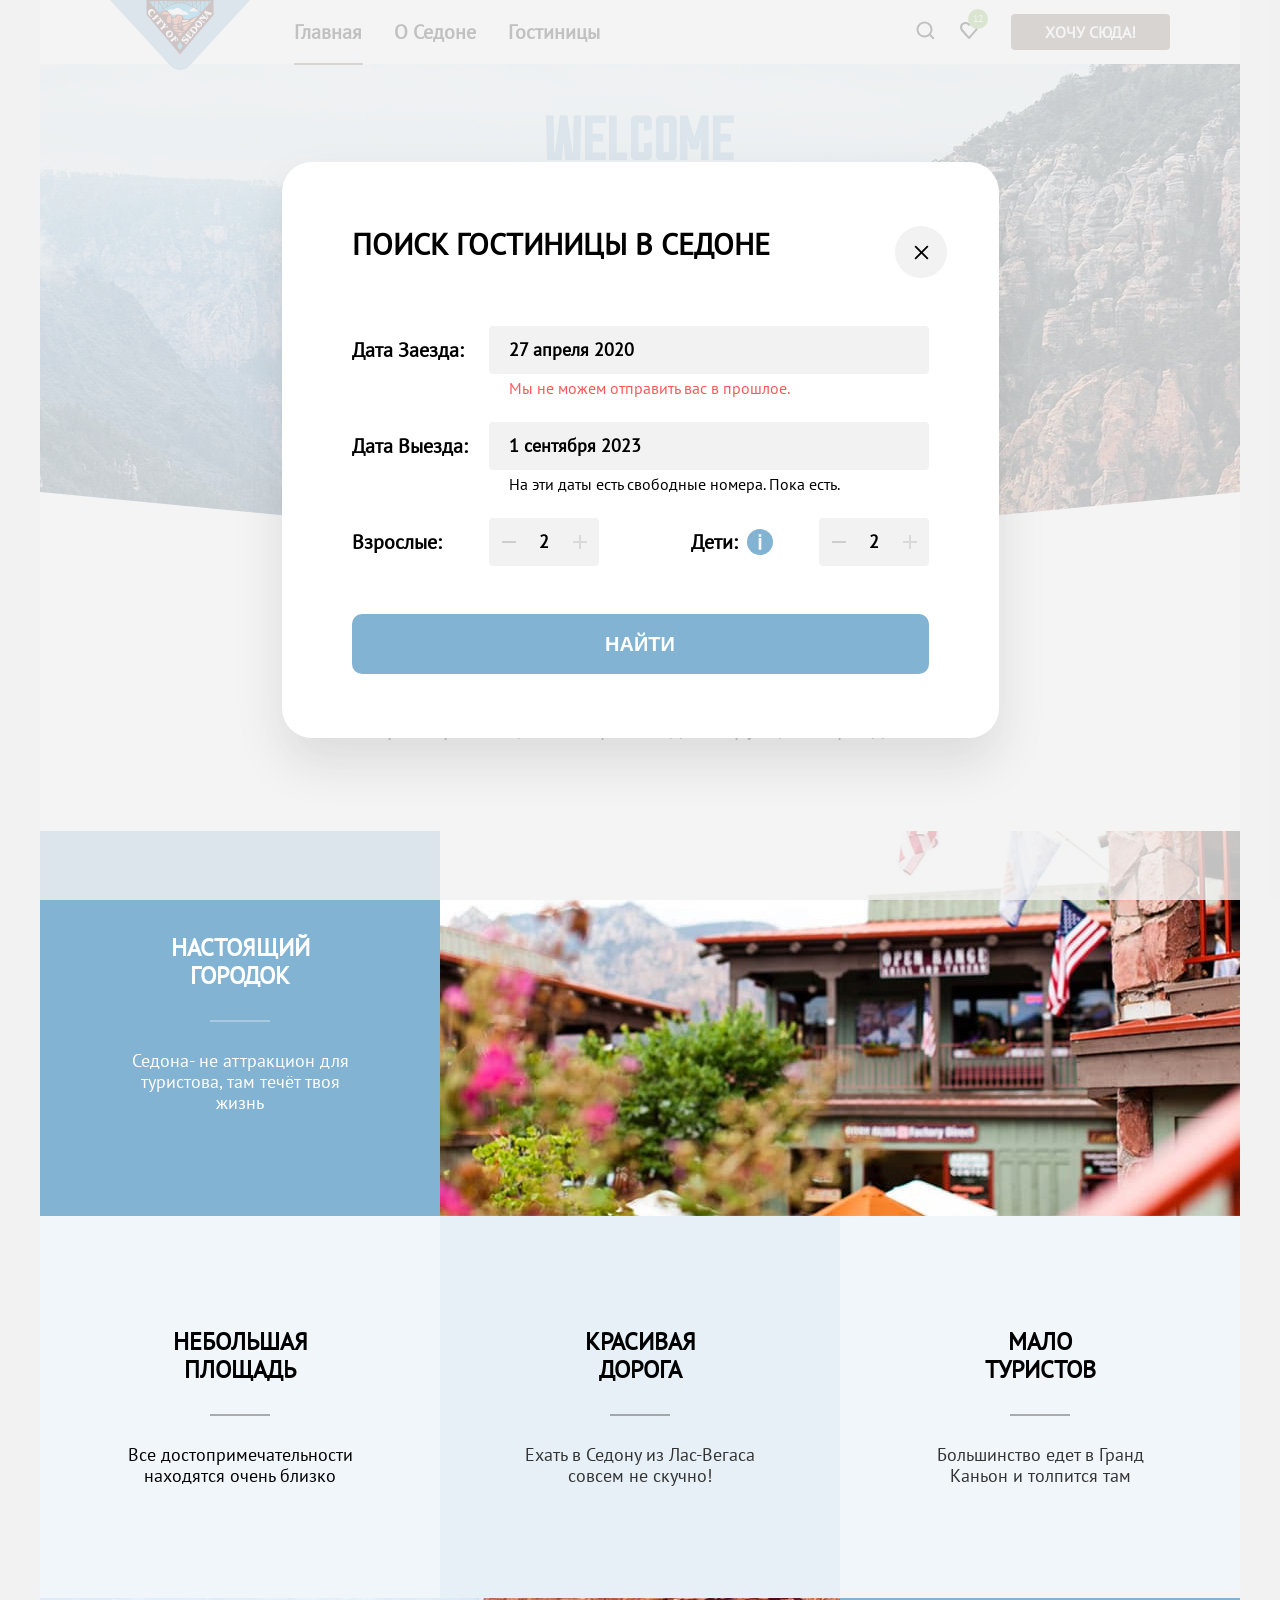
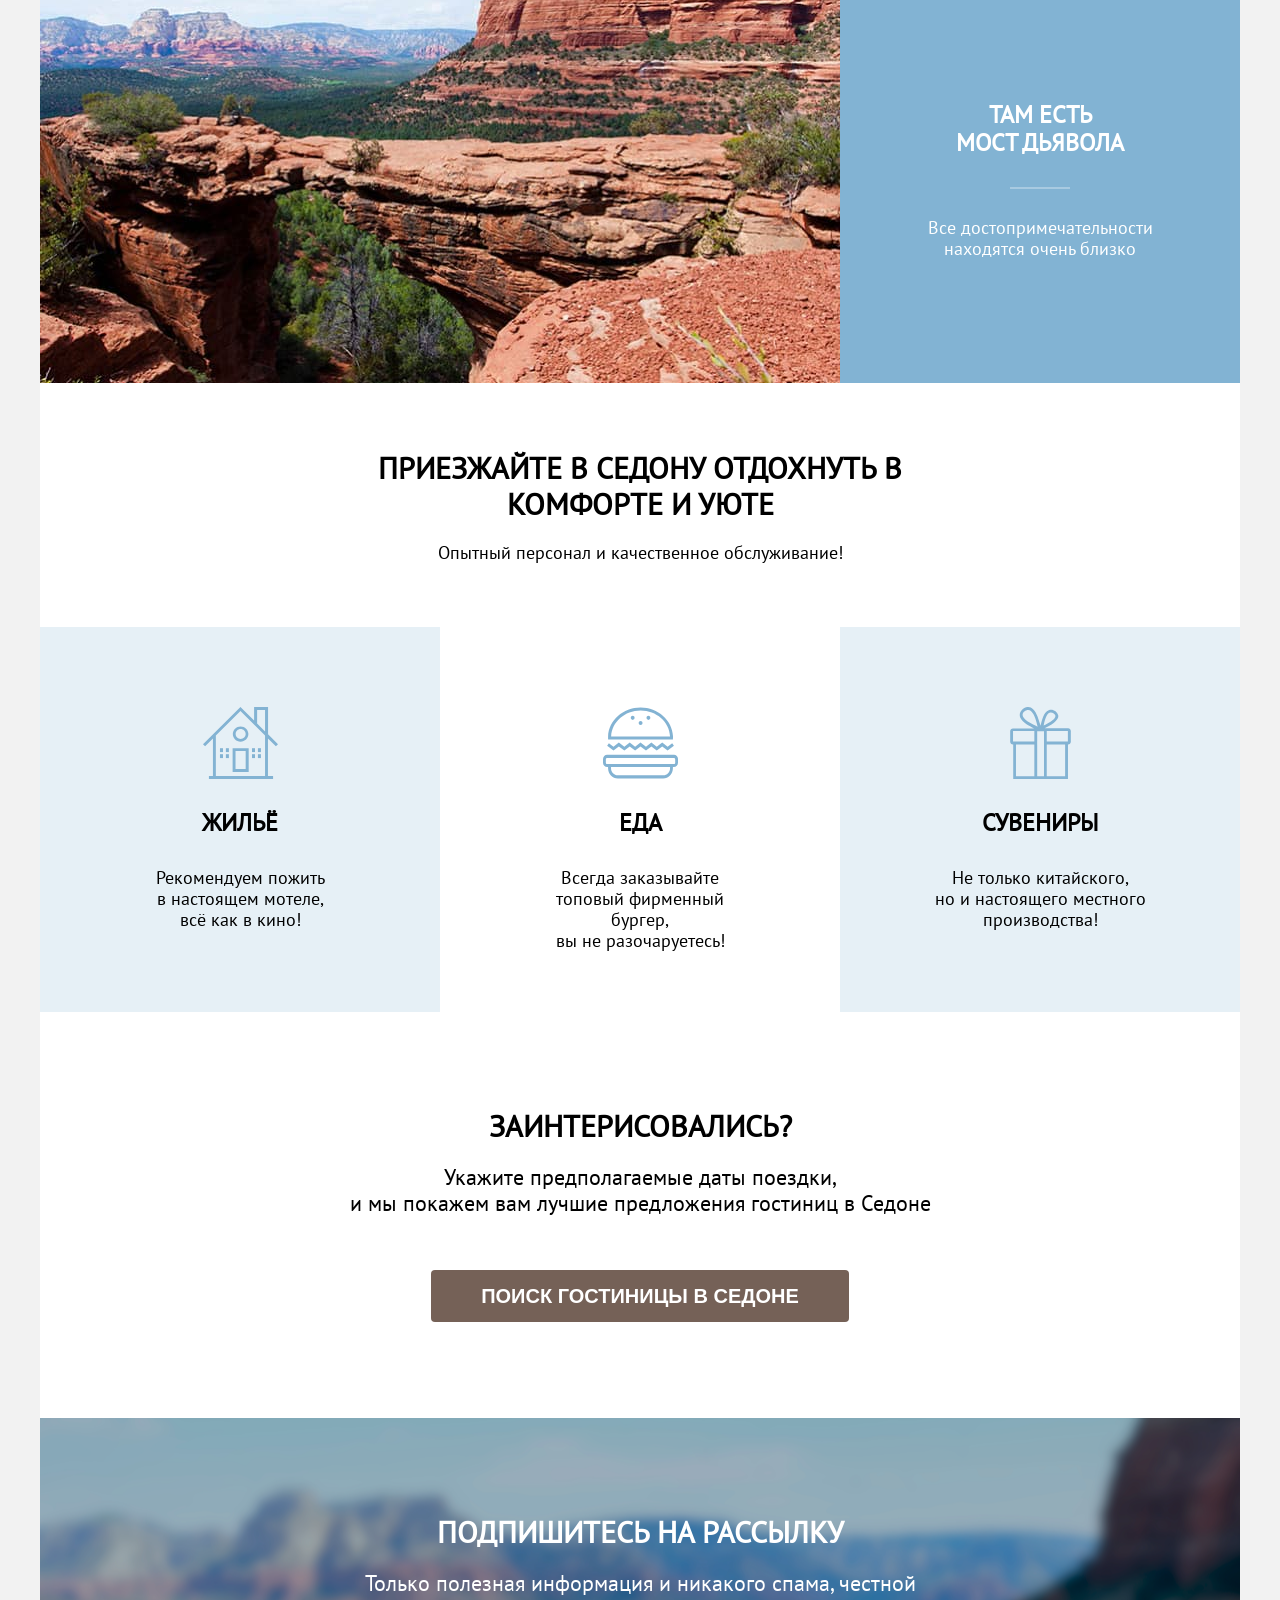
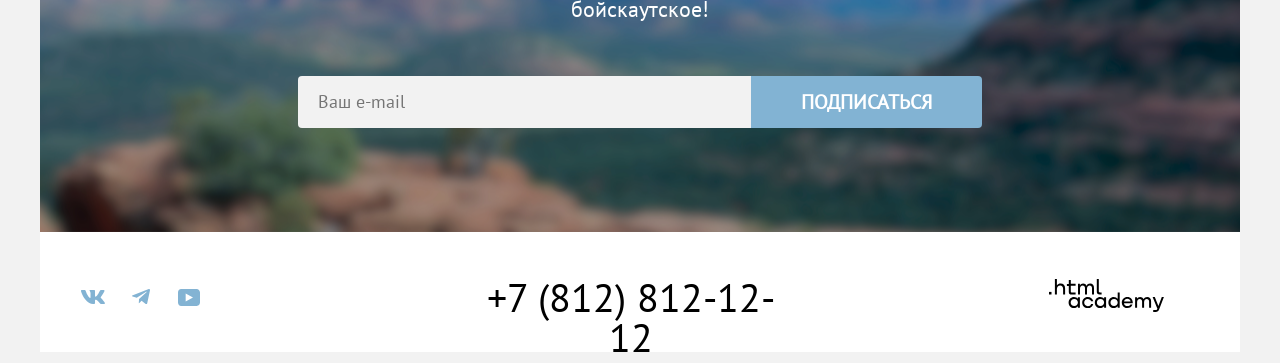
==== commit cf25c175: "Update index.html" ====
--- a/index.html
+++ b/index.html
@@ -240,7 +240,7 @@
       </div>
     </footer>
 
-    <div class="modal-container modal-closed" dada-test="modal">
+    <div class="modal-container" dada-test="modal">
       <div class="modal modal-search">
         <button class="modal-close-button" type="button">
           <span class="visually-hidden">Закрыть</span>
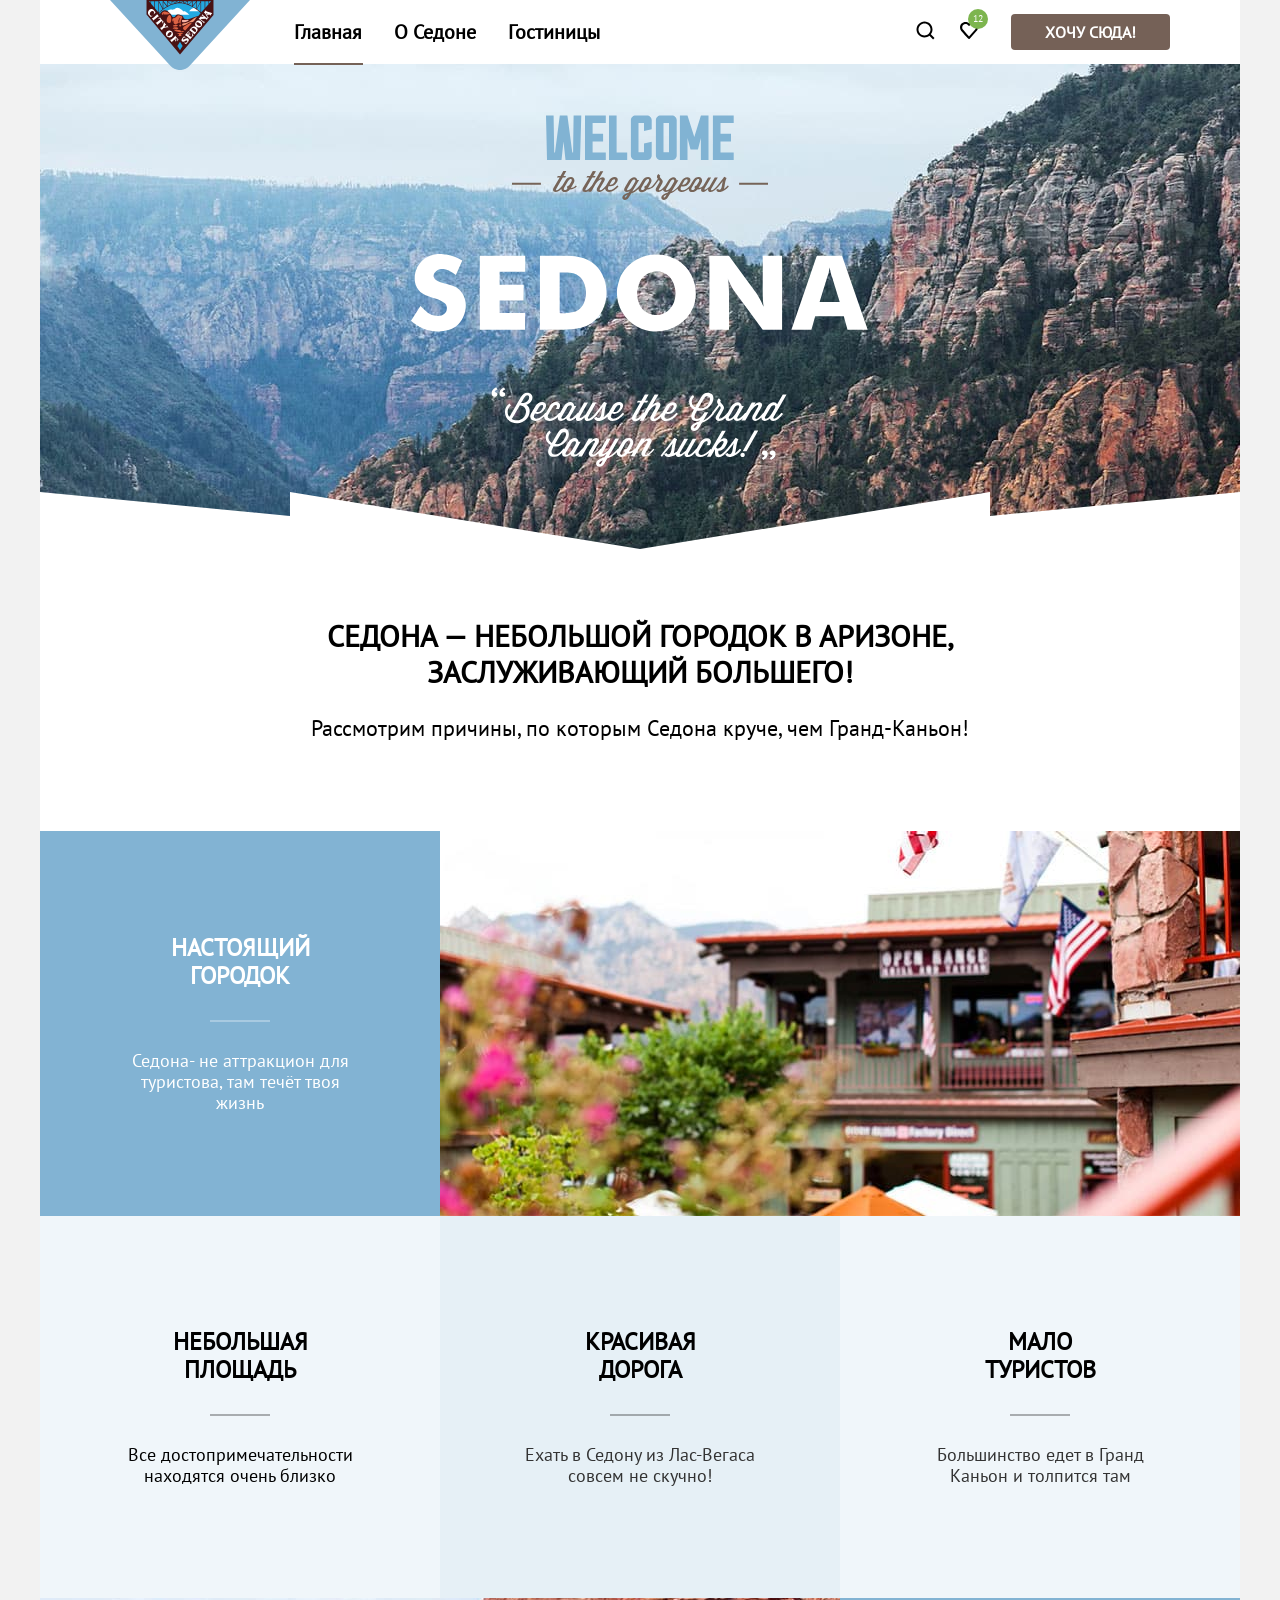
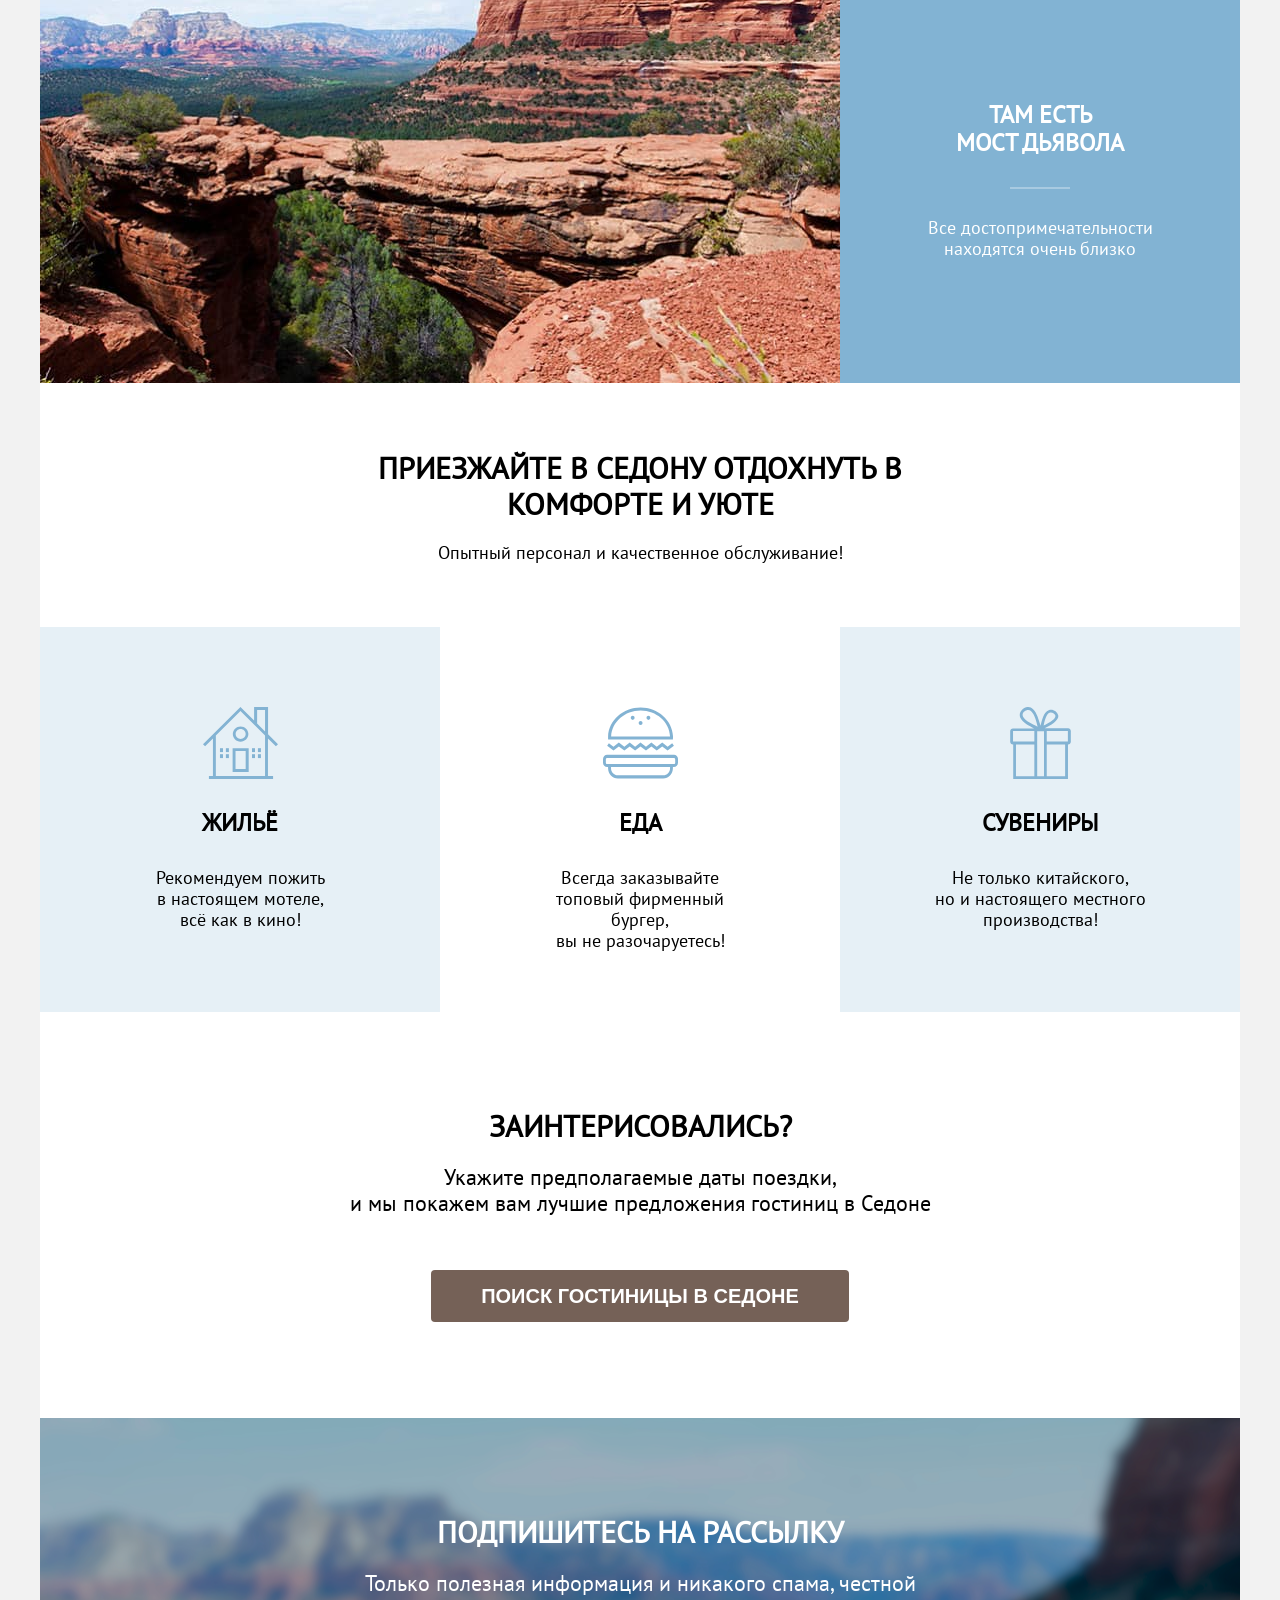
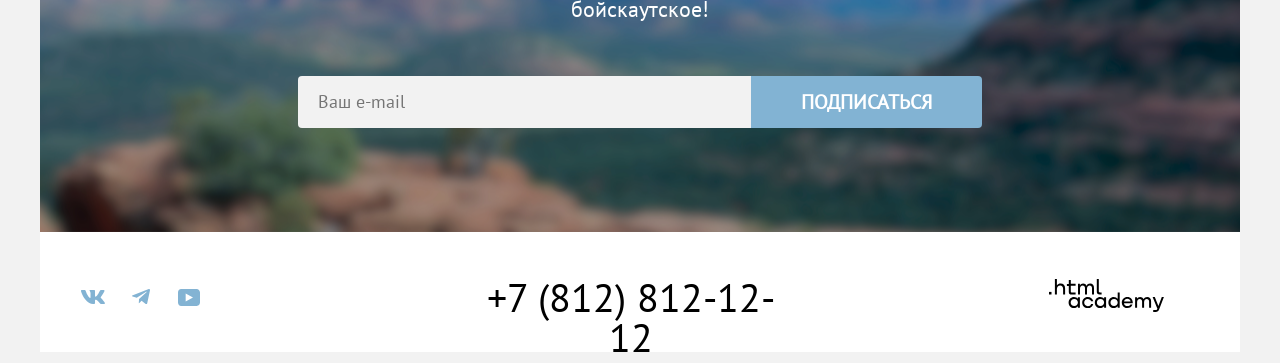
==== commit 0d708efe: "правки в модальное окно" ====
--- a/index.html
+++ b/index.html
@@ -240,7 +240,7 @@
       </div>
     </footer>
 
-    <div class="modal-container" dada-test="modal">
+    <div class="modal-container modal-closed">
       <div class="modal modal-search">
         <button class="modal-close-button" type="button">
           <span class="visually-hidden">Закрыть</span>
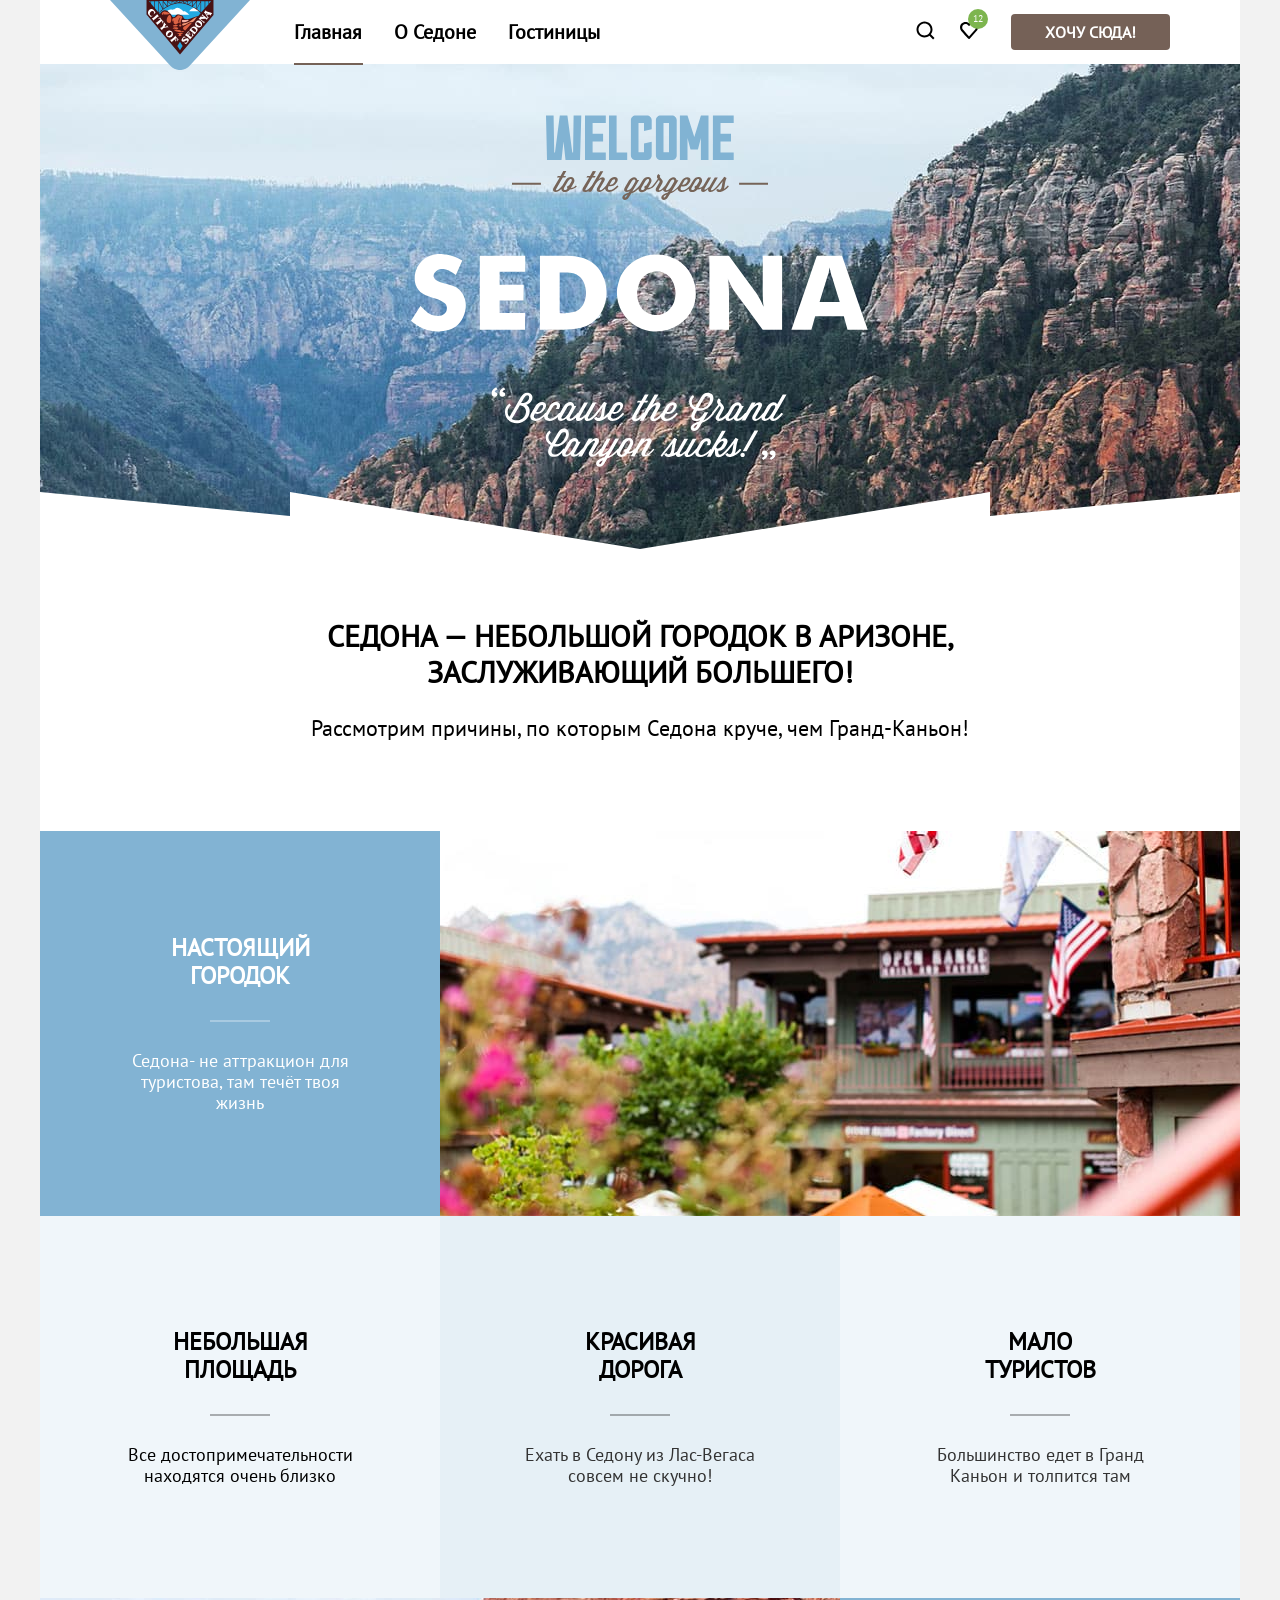
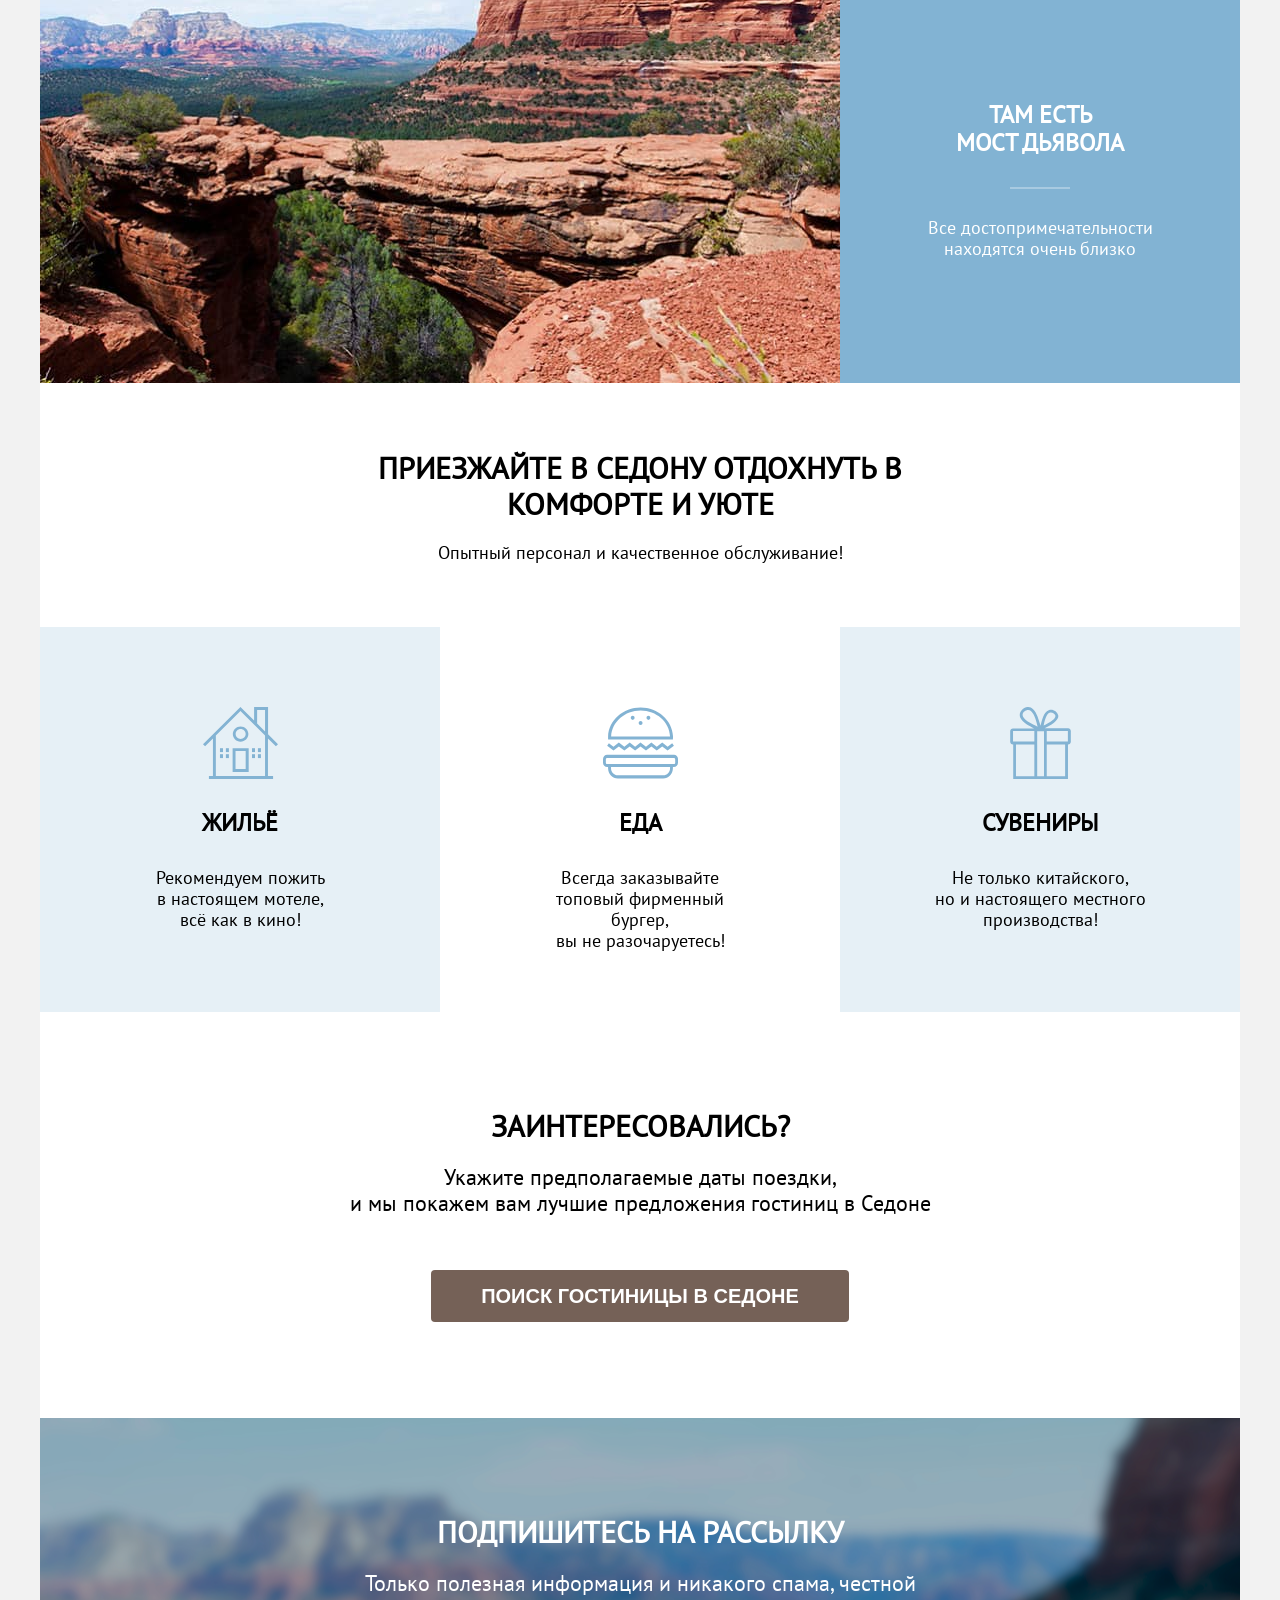
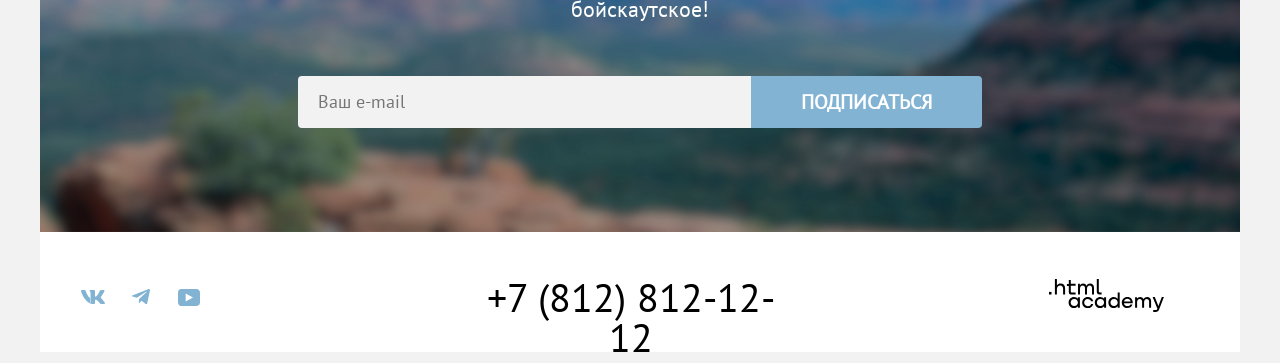
==== commit 55a8d5f3: "вносит правки" ====
--- a/index.html
+++ b/index.html
@@ -103,7 +103,7 @@
 
       <section class="advantages-block-invite">
         <h3 class="header-block-two"> Приезжайте в Седону отдохнуть в комфорте и уюте</h3>
-        <p class="description"> Опытный персонал и качественное обслуживание!</p>
+        <p class="description description-header-two"> Опытный персонал и качественное обслуживание!</p>
       </section>
       <div class="service">
         <ul class="service-list">
@@ -131,7 +131,7 @@
         </ul>
       </div>
       <section class="interested">
-        <h2 class="header-block-two">Заинтерисовались?</h2>
+        <h2 class="header-block-two">Заинтересовались?</h2>
         <p class="description-block">Укажите предполагаемые даты поездки,<br> и мы покажем вам лучшие предложения
           гостиниц в
           Седоне</p>
@@ -160,7 +160,7 @@
               <svg aria-hidden="true" focusable="false" width="24" height="14" viewBox="0 0 24 14" fill="none"
                 xmlns="http://www.w3.org/2000/svg">
                 <path fill-rule="evenodd" clip-rule="evenodd"
-                  d="M23.45 0.948C23.616 0.402 23.45 0 22.655 0H20.03C19.362 0 19.054 0.347 18.887 0.73C18.887 0.73 17.552 3.926 15.661 6.002C15.049 6.604 14.771 6.795 14.437 6.795C14.27 6.795 14.019 6.604 14.019 6.057V0.948C14.019 0.292 13.835 0 13.279 0H9.151C8.734 0 8.483 0.304 8.483 0.593C8.483 1.214 9.429 1.358 9.526 3.106V6.904C9.526 7.737 9.373 7.888 9.039 7.888C8.149 7.888 5.984 4.677 4.699 1.003C4.45 0.288 4.198 0 3.527 0H0.9C0.15 0 0 0.347 0 0.73C0 1.412 0.89 4.8 4.145 9.281C6.315 12.341 9.37 14 12.153 14C13.822 14 14.028 13.632 14.028 12.997V10.684C14.028 9.947 14.186 9.8 14.715 9.8C15.105 9.8 15.772 9.992 17.33 11.467C19.11 13.216 19.403 14 20.405 14H23.03C23.78 14 24.156 13.632 23.94 12.904C23.702 12.18 22.852 11.129 21.725 9.882C21.113 9.172 20.195 8.407 19.916 8.024C19.527 7.533 19.638 7.314 19.916 6.877C19.916 6.877 23.116 2.451 23.449 0.948H23.45Z"
+                  d="M23.45 0.948C23.616 0.402 23.45 0 22.655 0H20.03C19.362 0 19.054 0.347 18.887 0.73C18.887 0.73 17.552 3.926 15.661 6.002C15.049 6.604 14.771 6.795 14.437 6.795C14.27 6.795 14.019 6.604 14.019 6.057V0.948C14.019 0.292 13.835 0 13.279 0H9.151C8.734 0 8.483 0.304 8.483 0.593C8.483 1.214 9.429 1.358 9.526 3.106V6904C9.526 7.737 9.373 7.888 9.039 7.888C8.149 7.888 5.984 4.677 4.699 1.003C4.45 0.288 4.198 0 3.527 0H0.9C0.15 0 0 0.347 0 0.73C0 1.412 0.89 4.8 4.145 9.281C6.315 12.341 9.37 14 12.153 14C13.822 14 14.028 13.632 14.028 12.997V10.684C14.028 9.947 14.186 9.8 14.715 9.8C15.105 9.8 15.772 9.992 17.33 11.467C19.11 13.216 19.403 14 20.405 14H23.03C23.78 14 24.156 13.632 23.94 12.904C23.702 12.18 22.852 11.129 21.725 9.882C21.113 9.172 20.195 8.407 19.916 8.024C19.527 7.533 19.638 7.314 19.916 6.877C19.916 6.877 23.116 2.451 23.449 0.948H23.45Z"
                   fill="currentColor" />
               </svg>
             </a>
@@ -240,7 +240,7 @@
       </div>
     </footer>
 
-    <div class="modal-container modal-closed">
+    <div class="modal-container modal-closed" dada-test="modal">
       <div class="modal modal-search">
         <button class="modal-close-button" type="button">
           <span class="visually-hidden">Закрыть</span>
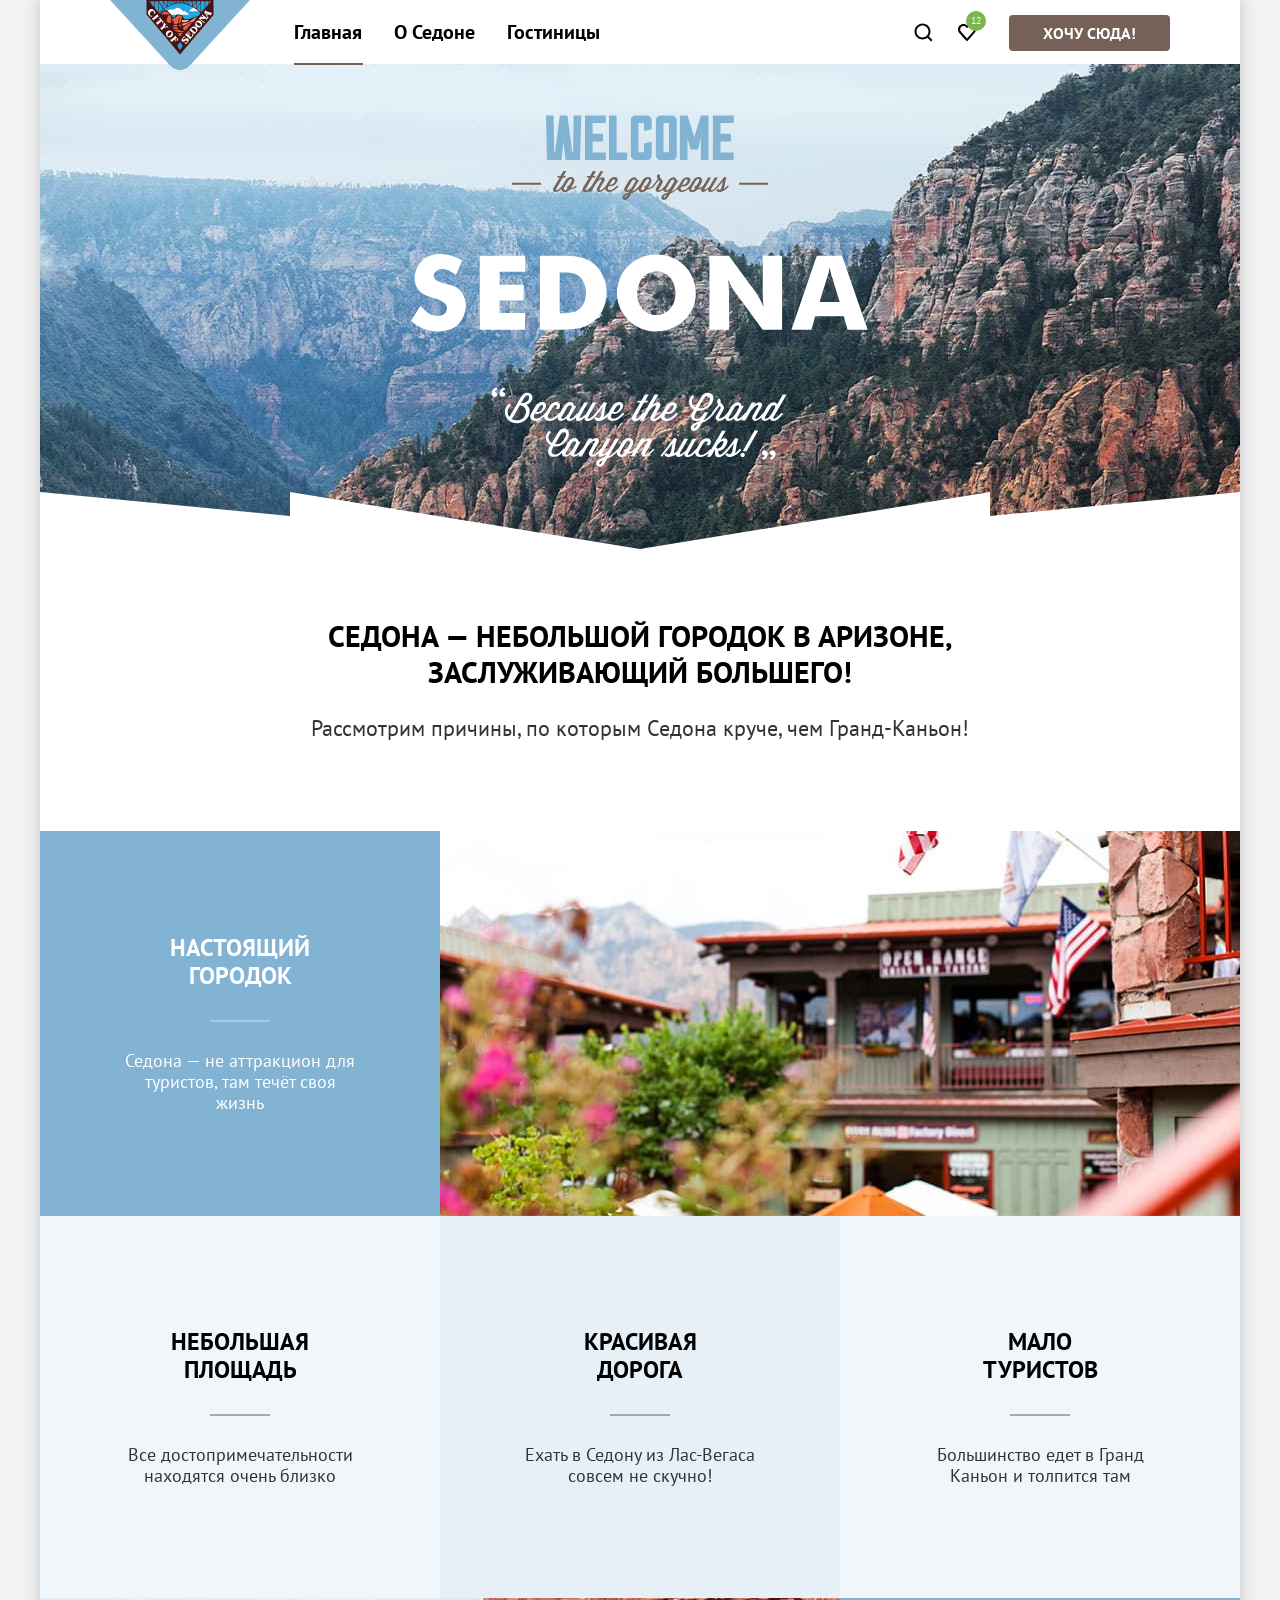
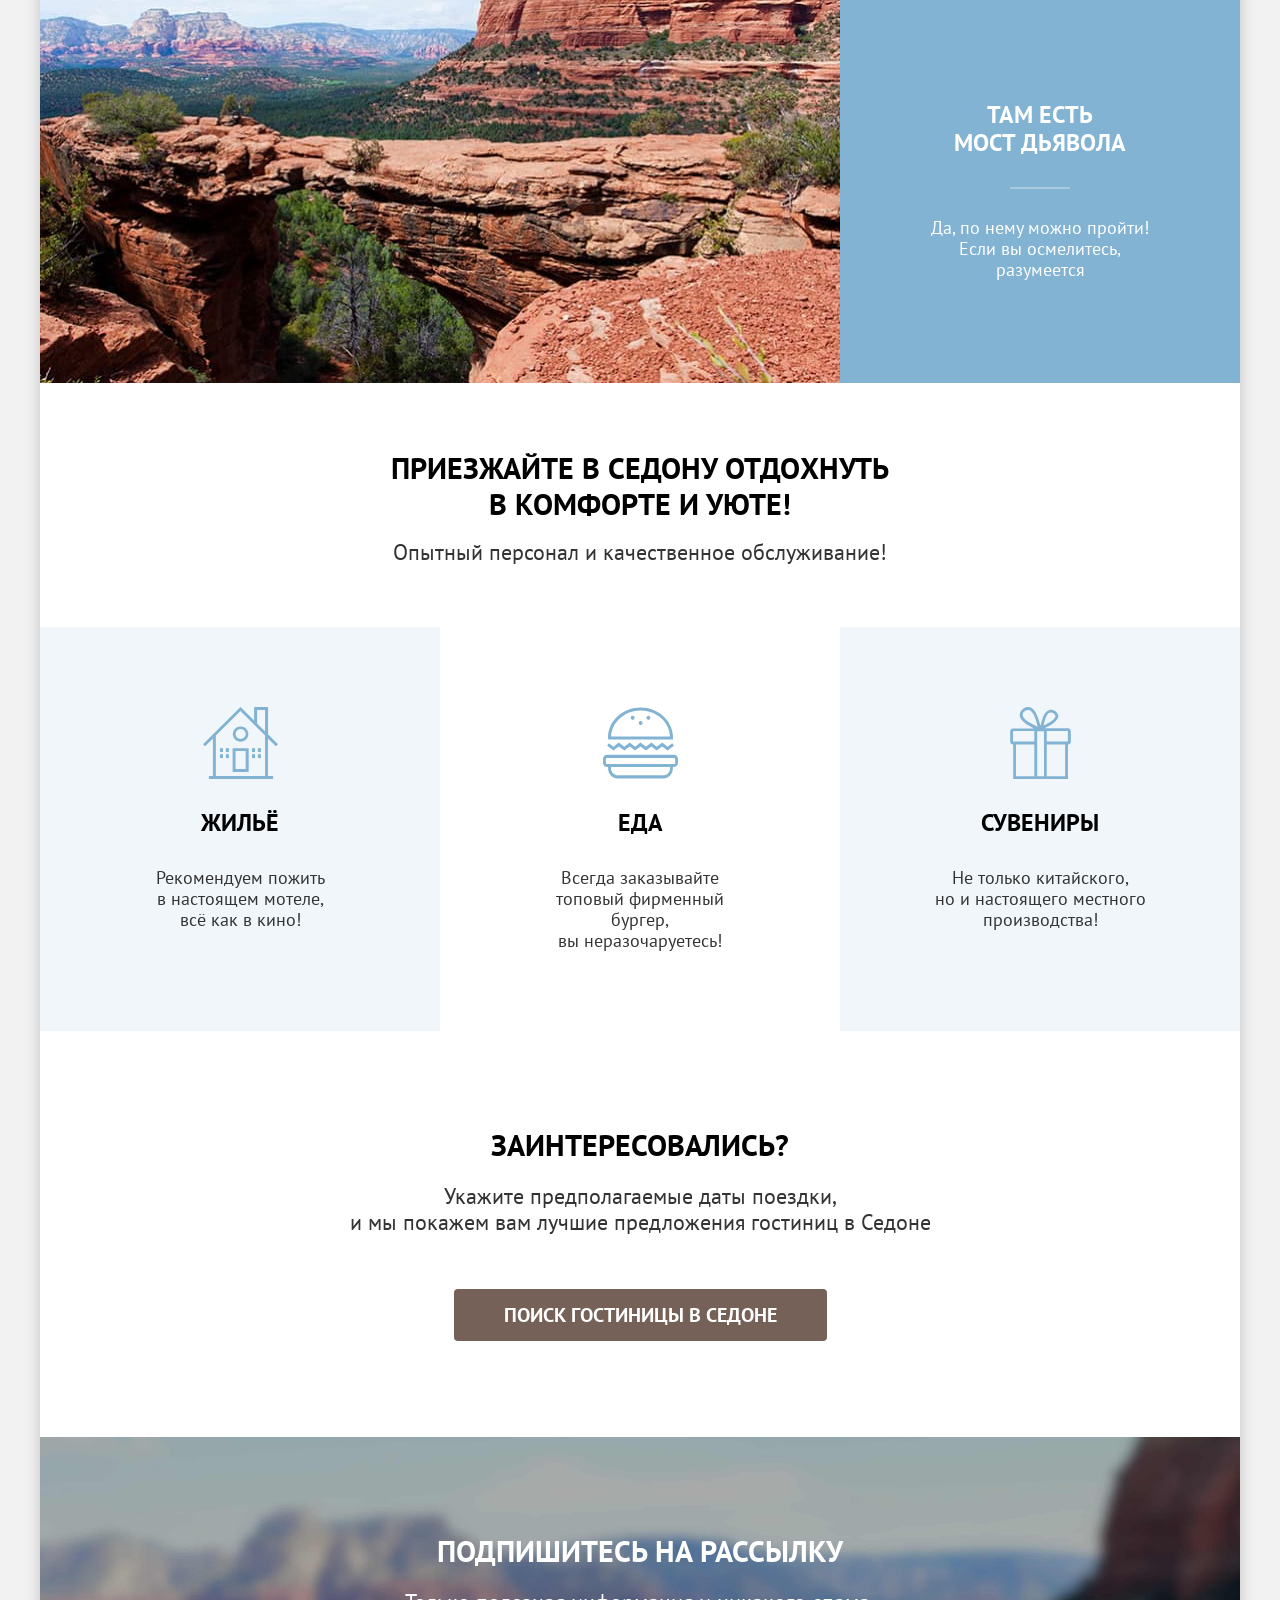
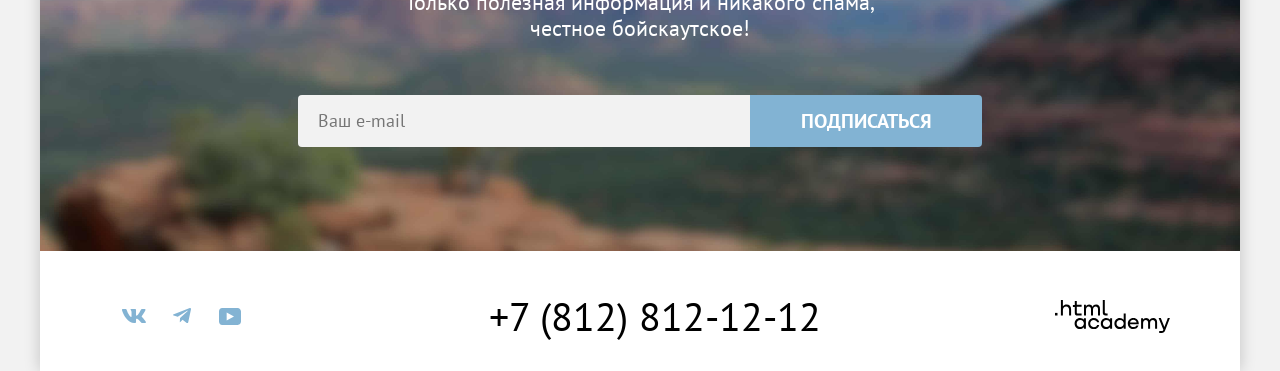
==== commit 13e21d2c: "Вносит правки в проект. Подготовка к защите" ====
--- a/index.html
+++ b/index.html
@@ -49,7 +49,7 @@
             </a>
           </li>
           <li class="navigation-item">
-            <button class="header-button" type="button"> Хочу сюда!</button>
+            <a class="header-button"> Хочу сюда!</a>
           </li>
         </ul>
       </nav>
@@ -71,7 +71,7 @@
           <li class="advantages-item pictures">
             <div class="advantages-text">
               <h3 class="advantages-heading"> Настоящий<br> городок</h3>
-              <p class="description">Седона- не аттракцион для туристова, там течёт твоя жизнь</p>
+              <p class="description description-white">Седона — не аттракцион для туристов, там течёт своя жизнь</p>
             </div>
             <img class="advantages-img" src="images/photo-1.jpg" alt="Город Седона" width="800" height="385">
           </li>
@@ -81,7 +81,7 @@
             <p class="description">Все достопримечательности находятся очень близко</p>
           </li>
 
-          <li class="advantages-item light-blue">
+          <li class="advantages-item light-blue-advantages">
             <h3 class="advantages-heading"> Красивая<br> дорога</h3>
             <p class="description description-color">Ехать в Седону из Лас-Вегаса совсем не скучно!</p>
           </li>
@@ -95,35 +95,35 @@
             <img class="advantage-img" src="images/photo-2.jpg" alt="Вид природы Седоны" width="800" height="385">
             <div class="advantages-text">
               <h3 class="advantages-heading"> там есть<br> мост дьявола</h3>
-              <p class="description"> Все достопримечательности находятся очень близко</p>
+              <p class="description description-white"> Да, по нему можно пройти! Если вы осмелитесь, разумеется</p>
             </div>
           </li>
         </ul>
       </section>
 
       <section class="advantages-block-invite">
-        <h3 class="header-block-two"> Приезжайте в Седону отдохнуть в комфорте и уюте</h3>
+        <h3 class="header-block-two"> Приезжайте в Седону отдохнуть<br> в комфорте и уюте!</h3>
         <p class="description description-header-two"> Опытный персонал и качественное обслуживание!</p>
       </section>
       <div class="service">
         <ul class="service-list">
           <li class="service-item light-blue">
             <div class="service-block">
-              <img src="images/icons/hotels.svg" alt="Иконка дома" width="75" height="72">
+              <img src="images/icons/hotels.svg" alt="" width="75" height="72">
               <h4 class="service-heading">Жильё</h4>
               <p class="description">Рекомендуем пожить<br> в настоящем мотеле,<br> всё как в кино!</p>
             </div>
           </li>
           <li class="service-item">
             <div class="service-block">
-              <img src="images/icons/food.svg" alt="иконка бургера" width="75" height="72">
+              <img src="images/icons/food.svg" alt="" width="75" height="72">
               <h4 class="service-heading">Еда</h4>
-              <p class=" description">Всегда заказывайте<br> топовый фирменный бургер,<br> вы не разочаруетесь!</p>
+              <p class=" description">Всегда заказывайте<br> топовый фирменный бургер,<br> вы неразочаруетесь!</p>
             </div>
           </li>
           <li class="service-item light-blue">
             <div class="service-block">
-              <img src="images/icons/souvenir.svg" alt="иконка подарка" width="75" height="72">
+              <img src="images/icons/souvenir.svg" alt="" width="75" height="72">
               <h4 class="service-heading">Сувениры</h4>
               <p class=" description">Не только китайского,<br> но и настоящего местного<br> производства!</p>
             </div>
@@ -133,15 +133,14 @@
       <section class="interested">
         <h2 class="header-block-two">Заинтересовались?</h2>
         <p class="description-block">Укажите предполагаемые даты поездки,<br> и мы покажем вам лучшие предложения
-          гостиниц в
-          Седоне</p>
-        <button class="button-search" href="#">Поиск гостиницы в Седоне</button>
+          гостиниц в Седоне</p>
+        <button class="button-search" type="button">Поиск гостиницы в Седоне</button>
       </section>
 
       <section class="subscribe sub-img">
         <div class="subscribe-block">
           <h2 class="header-block-two">Подпишитесь на рассылку</h2>
-          <p class="description-block"> Только полезная информация и никакого спама, честной бойскаутское!</p>
+          <p class="sub-description"> Только полезная информация и никакого спама, <br> честное бойскаутское!</p>
           <form class="subscribe-form" action="https://echo.htmlacademy.ru/" method="post">
             <input class="subscribe-field" type="email" required placeholder="Ваш e-mail">
             <button class="subscribe-button" type="submit">Подписаться</button>
@@ -151,98 +150,68 @@
     </main>
 
     <footer class="main-footer">
-      <div class="social-container">
-        <ul class="social-list">
-          <li class="social-item">
-            <a class="social-link social-icon" href="https://vk.com/htmlacademy" title="Группа вконтакте htmlacademy"
-              target="_blank">
-              <span class="visually-hidden">Ссылка для перехода в группу vk</span>
-              <svg aria-hidden="true" focusable="false" width="24" height="14" viewBox="0 0 24 14" fill="none"
-                xmlns="http://www.w3.org/2000/svg">
-                <path fill-rule="evenodd" clip-rule="evenodd"
-                  d="M23.45 0.948C23.616 0.402 23.45 0 22.655 0H20.03C19.362 0 19.054 0.347 18.887 0.73C18.887 0.73 17.552 3.926 15.661 6.002C15.049 6.604 14.771 6.795 14.437 6.795C14.27 6.795 14.019 6.604 14.019 6.057V0.948C14.019 0.292 13.835 0 13.279 0H9.151C8.734 0 8.483 0.304 8.483 0.593C8.483 1.214 9.429 1.358 9.526 3.106V6904C9.526 7.737 9.373 7.888 9.039 7.888C8.149 7.888 5.984 4.677 4.699 1.003C4.45 0.288 4.198 0 3.527 0H0.9C0.15 0 0 0.347 0 0.73C0 1.412 0.89 4.8 4.145 9.281C6.315 12.341 9.37 14 12.153 14C13.822 14 14.028 13.632 14.028 12.997V10.684C14.028 9.947 14.186 9.8 14.715 9.8C15.105 9.8 15.772 9.992 17.33 11.467C19.11 13.216 19.403 14 20.405 14H23.03C23.78 14 24.156 13.632 23.94 12.904C23.702 12.18 22.852 11.129 21.725 9.882C21.113 9.172 20.195 8.407 19.916 8.024C19.527 7.533 19.638 7.314 19.916 6.877C19.916 6.877 23.116 2.451 23.449 0.948H23.45Z"
-                  fill="currentColor" />
-              </svg>
-            </a>
-          </li>
-
-          <li class="social-item">
-            <a class="social-link social-icon" href="https://t.me/htmlacademy" title="Группа telegramm htmlacademy"
-              target="_blank">
-              <span class="visually-hidden">Ссылка для перехода в группу tg</span>
-              <svg aria-hidden="true" focusable="false" width="18" height="16" viewBox="0 0 18 16" fill="none"
-                xmlns="http://www.w3.org/2000/svg">
-                <path
-                  d="M16.785 0.0992597L0.840489 6.24776C-0.247661 6.68481 -0.241365 7.29184 0.640845 7.56253L4.73445 8.83953L14.2058 2.8637C14.6537 2.59121 15.0629 2.7378 14.7265 3.03636L7.05283 9.96185H7.05103L7.05283 9.96275L6.77045 14.1823C7.18413 14.1823 7.36669 13.9925 7.59871 13.7686L9.58705 11.8351L13.7229 14.89C14.4855 15.31 15.0332 15.0941 15.2229 14.1841L17.9379 1.38885C18.2158 0.274623 17.5126 -0.229883 16.785 0.0992597Z"
-                  fill="currentColor" />
-              </svg>
-            </a>
-          </li>
-
-          <li class="social-item">
-            <a class="social-link social-icon" href="https://www.youtube.com/user/htmlacademyru"
-              title="YouTube канал htmlacademy" target="_blank">
-              <span class="visually-hidden">Ссылка для перехода на YouTube канал</span>
-              <svg aria-hidden="true" focusable="false" width="22" height="17" viewBox="0 0 22 17" fill="none"
-                xmlns="http://www.w3.org/2000/svg">
-                <path
-                  d="M18.607 0H3.17413C1.31343 0 0 1.59375 0 3.4V13.4937C0 15.4062 1.31343 17 3.17413 17H18.8259C20.4677 17 22 15.4062 22 13.6V3.4C21.7811 1.59375 20.4677 0 18.607 0ZM7.66169 12.5375V4.4625L14.995 8.5L7.66169 12.5375Z"
-                  fill="currentColor" />
-              </svg>
-            </a>
-          </li>
-        </ul>
-
-        <div class="footer-contact-number">
-          <a href="tel:+78128121212" class="footer-number">+7 (812) 812-12-12</a>
-        </div>
-
-        <div class="footer-contact-logo">
-          <a class="footer-contact-logo-htmlacademy contact-logo" href="https://htmlacademy.ru/intensive/htmlcss">
-            <svg width="115" height="33" viewBox="0 0 115 33" fill="none" xmlns="http://www.w3.org/2000/svg">
-              <path d="M0 12.9V15.5H2.5V12.9H0Z" fill="black" />
-              <path
-                d="M11.6 4.5C10 4.5 8.8 5.2 8 6.2H7.9V0H5.9V15.5H7.9V10.2C7.9 8.1 9.2 6.6 11.2 6.6C13 6.6 14.1 8 14.1 9.8V15.5H16.1V9.4C16.2 6.4 14.3 4.5 11.6 4.5Z"
-                fill="currentColor" />
-              <path
-                d="M26.6 4.8H21.8V1.1H19.8V4.9H17.9V6.9H19.8V12.9C19.8 14.6 20.8 15.6 22.5 15.6H26.6V13.6H22.9C22.2 13.6 21.8 13.2 21.8 12.5V6.8H26.6V4.8Z"
-                fill="currentColor" />
-              <path
-                d="M41.1 4.6C39.5 4.6 38.2 5.4 37.6 6.7H37.5C36.9 5.5 35.7 4.6 34.1 4.6C32.7 4.6 31.6 5.4 31 6.4H30.9V4.8H29V15.4H31V10C31 8 32 6.5 33.6 6.5C35.1 6.5 36 7.5 36 9.1V15.4H38V9.8C38 7.4 39.4 6.5 40.6 6.5C42.1 6.5 43 7.5 43 9.1V15.4H45V8.9C45.1 6.4 43.6 4.6 41.1 4.6Z"
-                fill="currentColor" />
-              <path d="M47.8 12.7C47.8 14.4 48.8 15.4 50.6 15.4H52.6V13.4H50.9C50.2 13.4 49.8 13 49.8 12.3V0H47.8V12.7Z"
-                fill="currentColor" />
-              <path
-                d="M28.9 19.7C28 18.6 26.7 17.9 25 17.9C21.9 17.9 19.6 20.2 19.6 23.5C19.6 26.8 21.9 29.1 25 29.1C26.8 29.1 28 28.3 28.8 27.2H28.9V28.8H30.9V18.2H28.9V19.7ZM25.3 27.1C23.1 27.1 21.7 25.5 21.7 23.5C21.7 21.5 23.1 19.9 25.3 19.9C27.5 19.9 28.9 21.5 28.9 23.5C28.9 25.4 27.5 27.1 25.3 27.1Z"
-                fill="currentColor" />
-              <path
-                d="M44.2 22C43.7 19.6 41.6 17.9 38.8 17.9C35.4 17.9 33.2 20.4 33.2 23.5C33.2 26.6 35.4 29.1 38.8 29.1C41.6 29.1 43.7 27.3 44.2 24.9H42.1C41.7 26.2 40.4 27.2 38.8 27.2C36.6 27.2 35.2 25.6 35.2 23.6C35.2 21.6 36.6 20 38.8 20C40.4 20 41.6 21 42.1 22.2H44.2V22Z"
-                fill="currentColor" />
-              <path
-                d="M55.1 19.7C54.2 18.6 52.9 17.9 51.2 17.9C48.1 17.9 45.8 20.2 45.8 23.5C45.8 26.8 48.1 29.1 51.2 29.1C53 29.1 54.2 28.3 55 27.2H55.1V28.8H57.1V18.2H55.1V19.7ZM51.5 27.1C49.3 27.1 47.9 25.5 47.9 23.5C47.9 21.5 49.3 19.9 51.5 19.9C53.7 19.9 55.1 21.5 55.1 23.5C55.1 25.4 53.6 27.1 51.5 27.1Z"
-                fill="currentColor" />
-              <path
-                d="M68.7 19.8C67.8 18.7 66.5 17.9 64.8 17.9C61.7 17.9 59.4 20.2 59.4 23.5C59.4 26.8 61.6 29.1 64.8 29.1C66.5 29.1 67.8 28.3 68.6 27.3H68.7V28.8H70.7V13.4H68.7V19.8ZM65.1 27.1C62.9 27.1 61.5 25.5 61.5 23.5C61.5 21.5 62.9 19.9 65.1 19.9C67.3 19.9 68.7 21.5 68.7 23.5C68.6 25.5 67.2 27.1 65.1 27.1Z"
-                fill="currentColor" />
-              <path
-                d="M78.3 17.9C75 17.9 72.8 20.4 72.8 23.5C72.8 26.5 74.9 29.1 78.3 29.1C80.8 29.1 82.8 27.8 83.5 25.5H81.4C80.9 26.5 79.8 27.1 78.4 27.1C76.5 27.1 75.1 25.8 75 24.2H83.8C84 20.6 81.8 17.9 78.3 17.9ZM78.3 19.8C80 19.8 81.3 20.8 81.6 22.4H75.1C75.4 20.9 76.6 19.8 78.3 19.8Z"
-                fill="currentColor" />
-              <path
-                d="M98.2 17.9C96.6 17.9 95.3 18.7 94.6 19.9H94.5C93.9 18.7 92.7 17.9 91.1 17.9C89.7 17.9 88.6 18.6 88 19.7V18.2H86.1V28.8H88.1V23.4C88.1 21.4 89.1 20 90.7 19.9C92.2 19.9 93.1 20.9 93.1 22.5V28.8H95.1V23.2C95.1 20.8 96.5 19.9 97.7 19.9C99.2 19.9 100.1 20.9 100.1 22.5V28.8H102.1V22.3C102.2 19.7 100.7 17.9 98.2 17.9Z"
-                fill="currentColor" />
-              <path
-                d="M109.4 27L105.8 18.1H103.6L108.4 29.7C108.1 30.6 107.7 30.9 106.7 30.9H104.2V32.9H106.7C108.5 32.9 109.5 32.1 110.2 30.3L114.9 18.1H112.8L109.4 27Z"
-                fill="currentColor" />
+    <div class="social-container">
+      <ul class="footer-social-list">
+        <li class="footer-social-item">
+          <a class="footer-social-link social-icon" target="_blank" rel="noreferrer noopener" href="https://vk.com/htmlacademy">
+            <span class="visually-hidden">Ссылка для перехода в группу vk</span>
+            <svg aria-hidden="true" focusable="false" width="24" height="14" viewBox="0 0 24 14" fill="none" xmlns="http://www.w3.org/2000/svg">
+              <path fill-rule="evenodd" clip-rule="evenodd" d="M23.45 0.948C23.616 0.402 23.45 0 22.655 0H20.03C19.362 0 19.054 0.347 18.887 0.73C18.887 0.73 17.552 3.926 15.661 6.002C15.049 6.604 14.771 6.795 14.437 6.795C14.27 6.795 14.019 6.604 14.019 6.057V0.948C14.019 0.292 13.835 0 13.279 0H9.151C8.734 0 8.483 0.304 8.483 0.593C8.483 1.214 9.429 1.358 9.526 3.106V6.904C9.526 7.737 9.373 7.888 9.039 7.888C8.149 7.888 5.984 4.677 4.699 1.003C4.45 0.288 4.198 0 3.527 0H0.9C0.15 0 0 0.347 0 0.73C0 1.412 0.89 4.8 4.145 9.281C6.315 12.341 9.37 14 12.153 14C13.822 14 14.028 13.632 14.028 12.997V10.684C14.028 9.947 14.186 9.8 14.715 9.8C15.105 9.8 15.772 9.992 17.33 11.467C19.11 13.216 19.403 14 20.405 14H23.03C23.78 14 24.156 13.632 23.94 12.904C23.702 12.18 22.852 11.129 21.725 9.882C21.113 9.172 20.195 8.407 19.916 8.024C19.527 7.533 19.638 7.314 19.916 6.877C19.916 6.877 23.116 2.451 23.449 0.948H23.45Z" fill="currentColor"></path>
             </svg>
-            <span class="visually-hidden">Преход на сайт HTML academy</span>
           </a>
-        </div>
-      </div>
-    </footer>
-
-    <div class="modal-container modal-closed" dada-test="modal">
+        </li>
+        <li class="footer-social-item">
+          <a class="footer-social-link social-icon" target="_blank" rel="noreferrer noopener" href="https://t.me/htmlacademy">
+            <span class="visually-hidden">Ссылка для перехода в группу tg</span>
+            <svg aria-hidden="true" focusable="false" width="18" height="16" viewBox="0 0 18 16" fill="none" xmlns="http://www.w3.org/2000/svg">
+              <path d="M16.785 0.0992597L0.840489 6.24776C-0.247661 6.68481 -0.241365 7.29184 0.640845 7.56253L4.73445 8.83953L14.2058 2.8637C14.6537 2.59121 15.0629 2.7378 14.7265 3.03636L7.05283 9.96185H7.05103L7.05283 9.96275L6.77045 14.1823C7.18413 14.1823 7.36669 13.9925 7.59871 13.7686L9.58705 11.8351L13.7229 14.89C14.4855 15.31 15.0332 15.0941 15.2229 14.1841L17.9379 1.38885C18.2158 0.274623 17.5126 -0.229883 16.785 0.0992597Z" fill="currentColor"></path>
+            </svg>
+          </a>
+        </li>
+        <li class="footer-social-item">
+          <a class="footer-social-link social-icon" target="_blank" rel="noreferrer noopener" href="https://www.youtube.com/user/htmlacademyru">
+            <span class="visually-hidden">Ссылка для перехода на YouTube канал</span>
+            <svg aria-hidden="true" focusable="false" width="22" height="17" viewBox="0 0 22 17" fill="none" xmlns="http://www.w3.org/2000/svg">
+              <path d="M18.607 0H3.17413C1.31343 0 0 1.59375 0 3.4V13.4937C0 15.4062 1.31343 17 3.17413 17H18.8259C20.4677 17 22 15.4062 22 13.6V3.4C21.7811 1.59375 20.4677 0 18.607 0ZM7.66169 12.5375V4.4625L14.995 8.5L7.66169 12.5375Z" fill="currentColor"></path>
+            </svg>
+          </a>
+        </li>
+      </ul>
+    </div>
+
+    <div class="footer-contacts">
+      <h2 class="visually-hidden">Номер телефона</h2>
+      <a class="footer-phone-link" href="tel:+78128121212">+7 (812) 812-12-12</a>
+    </div>
+
+    <div class="footer-logo">
+      <span class="visually-hidden">Онлайн‑курс: HTML и CSS. Профессиональная вёрстка сайтов</span>
+      <a class="footer-logo-link" target="_blank" rel="noreferrer noopener" href="https://htmlacademy.ru/intensive/htmlcss">
+        <svg width="115" height="33" viewBox="0 0 115 33" fill="none" xmlns="http://www.w3.org/2000/svg">
+          <path d="M0 12.9V15.5H2.5V12.9H0Z" fill="currentColor"></path>
+          <path d="M11.6 4.5C10 4.5 8.8 5.2 8 6.2H7.9V0H5.9V15.5H7.9V10.2C7.9 8.1 9.2 6.6 11.2 6.6C13 6.6 14.1 8 14.1 9.8V15.5H16.1V9.4C16.2 6.4 14.3 4.5 11.6 4.5Z" fill="currentColor"></path>
+          <path d="M26.6 4.8H21.8V1.1H19.8V4.9H17.9V6.9H19.8V12.9C19.8 14.6 20.8 15.6 22.5 15.6H26.6V13.6H22.9C22.2 13.6 21.8 13.2 21.8 12.5V6.8H26.6V4.8Z" fill="currentColor"></path>
+          <path d="M41.1 4.6C39.5 4.6 38.2 5.4 37.6 6.7H37.5C36.9 5.5 35.7 4.6 34.1 4.6C32.7 4.6 31.6 5.4 31 6.4H30.9V4.8H29V15.4H31V10C31 8 32 6.5 33.6 6.5C35.1 6.5 36 7.5 36 9.1V15.4H38V9.8C38 7.4 39.4 6.5 40.6 6.5C42.1 6.5 43 7.5 43 9.1V15.4H45V8.9C45.1 6.4 43.6 4.6 41.1 4.6Z" fill="currentColor"></path>
+          <path d="M47.8 12.7C47.8 14.4 48.8 15.4 50.6 15.4H52.6V13.4H50.9C50.2 13.4 49.8 13 49.8 12.3V0H47.8V12.7Z" fill="currentColor"></path>
+          <path d="M28.9 19.7C28 18.6 26.7 17.9 25 17.9C21.9 17.9 19.6 20.2 19.6 23.5C19.6 26.8 21.9 29.1 25 29.1C26.8 29.1 28 28.3 28.8 27.2H28.9V28.8H30.9V18.2H28.9V19.7ZM25.3 27.1C23.1 27.1 21.7 25.5 21.7 23.5C21.7 21.5 23.1 19.9 25.3 19.9C27.5 19.9 28.9 21.5 28.9 23.5C28.9 25.4 27.5 27.1 25.3 27.1Z" fill="currentColor"></path>
+          <path d="M44.2 22C43.7 19.6 41.6 17.9 38.8 17.9C35.4 17.9 33.2 20.4 33.2 23.5C33.2 26.6 35.4 29.1 38.8 29.1C41.6 29.1 43.7 27.3 44.2 24.9H42.1C41.7 26.2 40.4 27.2 38.8 27.2C36.6 27.2 35.2 25.6 35.2 23.6C35.2 21.6 36.6 20 38.8 20C40.4 20 41.6 21 42.1 22.2H44.2V22Z" fill="currentColor"></path>
+          <path d="M55.1 19.7C54.2 18.6 52.9 17.9 51.2 17.9C48.1 17.9 45.8 20.2 45.8 23.5C45.8 26.8 48.1 29.1 51.2 29.1C53 29.1 54.2 28.3 55 27.2H55.1V28.8H57.1V18.2H55.1V19.7ZM51.5 27.1C49.3 27.1 47.9 25.5 47.9 23.5C47.9 21.5 49.3 19.9 51.5 19.9C53.7 19.9 55.1 21.5 55.1 23.5C55.1 25.4 53.6 27.1 51.5 27.1Z" fill="currentColor"></path>
+          <path d="M68.7 19.8C67.8 18.7 66.5 17.9 64.8 17.9C61.7 17.9 59.4 20.2 59.4 23.5C59.4 26.8 61.6 29.1 64.8 29.1C66.5 29.1 67.8 28.3 68.6 27.3H68.7V28.8H70.7V13.4H68.7V19.8ZM65.1 27.1C62.9 27.1 61.5 25.5 61.5 23.5C61.5 21.5 62.9 19.9 65.1 19.9C67.3 19.9 68.7 21.5 68.7 23.5C68.6 25.5 67.2 27.1 65.1 27.1Z" fill="currentColor"></path>
+          <path d="M78.3 17.9C75 17.9 72.8 20.4 72.8 23.5C72.8 26.5 74.9 29.1 78.3 29.1C80.8 29.1 82.8 27.8 83.5 25.5H81.4C80.9 26.5 79.8 27.1 78.4 27.1C76.5 27.1 75.1 25.8 75 24.2H83.8C84 20.6 81.8 17.9 78.3 17.9ZM78.3 19.8C80 19.8 81.3 20.8 81.6 22.4H75.1C75.4 20.9 76.6 19.8 78.3 19.8Z" fill="currentColor"></path>
+          <path d="M98.2 17.9C96.6 17.9 95.3 18.7 94.6 19.9H94.5C93.9 18.7 92.7 17.9 91.1 17.9C89.7 17.9 88.6 18.6 88 19.7V18.2H86.1V28.8H88.1V23.4C88.1 21.4 89.1 20 90.7 19.9C92.2 19.9 93.1 20.9 93.1 22.5V28.8H95.1V23.2C95.1 20.8 96.5 19.9 97.7 19.9C99.2 19.9 100.1 20.9 100.1 22.5V28.8H102.1V22.3C102.2 19.7 100.7 17.9 98.2 17.9Z" fill="currentColor"></path>
+          <path d="M109.4 27L105.8 18.1H103.6L108.4 29.7C108.1 30.6 107.7 30.9 106.7 30.9H104.2V32.9H106.7C108.5 32.9 109.5 32.1 110.2 30.3L114.9 18.1H112.8L109.4 27Z" fill="currentColor"></path>
+        </svg>
+      </a>
+    </div>
+  </footer>
+
+
+    <div class="modal-container modal-closed">
       <div class="modal modal-search">
         <button class="modal-close-button" type="button">
+          <svg class="close-icon" aria-hidden="true" focusable="false" width="16" height="16" viewBox="0 0 20 20" fill="none" xmlns="http://www.w3.org/2000/svg">
+          <path d="M17 4.29231L15.7077 3L10 8.70769L4.29231 3L3 4.29231L8.70769 10L3 15.7077L4.29231 17L10 11.2923L15.7077 17L17 15.7077L11.2923 10L17 4.29231Z" fill="currentColor"></path>
+        </svg>
           <span class="visually-hidden">Закрыть</span>
         </button>
         <section class="modal-search-content">
--- a/styles/styles.css
+++ b/styles/styles.css
@@ -7,13 +7,12 @@
 }
 
 @font-face {
-  font-family: "PT Sans Narrow";
+  font-family: "PT Sans";
   font-weight: 700;
   font-style: normal;
   src: url("../fonts/ptsans-700.woff2") format("woff2");
   font-display: swap;
 }
-
 
 body {
   width: 1200px;
@@ -27,13 +26,21 @@
   font-size: 18px;
   line-height: 21px;
   color: #000000;
-  background-color: #FFFFFF;
+  background-color: #ffffff;
+  box-shadow: 0 0 15px rgba(0, 0, 0, 0.2);
+  -webkit-font-smoothing: antialiased;
+  -moz-osx-font-smoothing: grayscale;
 }
 
 html {
   background-color: #f2f2f2;
 }
 
+*,
+*::before,
+*::after {
+  box-sizing: border-box;
+}
 
 .navigation {
   margin: 0 auto;
@@ -54,7 +61,6 @@
   justify-content: space-between;
   margin-left: 168px;
   display: flex;
-
 }
 
 .nav-list {
@@ -122,19 +128,18 @@
   color: #756157;
 }
 
-
 .navigation-link-user {
   text-decoration: none;
-  position: relative;
-  top: 20px;
   min-height: 64px;
   width: 44px;
   height: 64px;
+  display: flex;
+  justify-content: center;
+  align-items: center;
 }
 
 .search-icon {
   color: #000000;
-  display: block;
 }
 
 .search-icon:focus {
@@ -148,7 +153,7 @@
 .favourite-icon {
   color: #000000;
   position: relative;
-  display: block;
+  display: flex;
   margin-right: 20px;
 }
 
@@ -163,7 +168,7 @@
 .favourite-number {
   position: absolute;
   right: 3px;
-  top: -11px;
+  top: 11px;
   padding: 5px;
   font-weight: 400;
   font-size: 10px;
@@ -266,10 +271,16 @@
   font-size: 18px;
   line-height: 21px;
   margin: 0;
+  color: #333333;
+}
+
+.description-header-two {
+  font-size: 22px;
 }
 
 .description-block {
   font-size: 22px;
+  color: #333333;
   line-height: 26px;
   margin: 0;
   font-style: normal;
@@ -310,7 +321,7 @@
 }
 
 .advantages-text .advantages-heading::after {
-  background-color: #FFFFFF4D;
+  background-color: rgba(255, 255, 255, 0.3);
 }
 
 .service-list {
@@ -324,7 +335,7 @@
 
 .service-item {
   width: 400px;
-  height: 385px;
+  min-height: 385px;
   text-align: center;
   flex: 1;
 }
@@ -336,7 +347,8 @@
   flex-direction: column;
   align-items: center;
   gap: 30px;
-
+  height: 100%;
+  box-sizing: border-box;
 }
 
 .service-heading {
@@ -354,14 +366,15 @@
 }
 
 .button-search {
-
+  font-family: "PT Sans", sans-serif;
+  font-size: 20px;
+  font-style: normal;
+  font-weight: 700;
   margin: 54px auto 0;
   padding: 8px 50px;
   display: inline-block;
   color: #ffffff;
-  font-size: 20px;
   line-height: 36px;
-  font-weight: 700;
   text-transform: uppercase;
   background-color: #756157;
   border-radius: 4px;
@@ -375,7 +388,7 @@
 }
 
 .button-search:focus {
-  background-color: #615048
+  background-color: #615048;
 }
 
 .button-search:active {
@@ -385,9 +398,9 @@
 
 .sub-img {
   background-color: #828282;
-  background-image: url("../images/subscribe.png");
+  background-image: url("../images/subscribe.jpg");
   background-repeat: no-repeat;
-  background-position: center;
+  background-size: cover;
   color: #ffffff;
 }
 
@@ -415,7 +428,6 @@
   background-color: #f2f2f2;
   border-radius: 4px 0 0 4px;
   border: none;
-
 }
 
 .subscribe-form {
@@ -429,7 +441,7 @@
 
 .subscribe-field:focus {
   background-color: #e6e6e6;
-  outline: #83b3d3 3px solid;
+  outline: 3px solid #83b3d3;
   outline-offset: -3px;
 }
 
@@ -443,7 +455,7 @@
 
 .subscribe-button {
   text-align: center;
-  font-family: "PT Sans";
+  font-family: "PT Sans", sans-serif;
   font-size: 20px;
   font-style: normal;
   font-weight: 700;
@@ -461,25 +473,25 @@
 }
 
 .subscribe-button:hover {
-  background-color: #68A2CA;
+  background-color: #68a2ca;
 }
 
 .subscribe-button:focus {
-  background-color: #68A2CA;
+  background-color: #68a2ca;
 }
 
 .subscribe-button:active {
-  background-color: #82B3D3;
+  background-color: #82b3d3;
   color: rgba(255, 255, 255, 0.3)
 }
 
 .subscribe-button:disabled {
-  color: #e5e5e5;
+  background-color: #e5e5e5;
 }
 
 .header-button {
   text-align: center;
-  font-family: PT Sans;
+  font-family: "PT Sans", sans-serif;
   font-size: 16px;
   font-style: normal;
   font-weight: 700;
@@ -521,14 +533,6 @@
   padding: 40px 0 30px 0;
 }
 
-.social-container {
-  display: flex;
-  align-items: center;
-  justify-content: space-around;
-  flex-wrap: nowrap;
-  height: 50px;
-}
-
 .social-link {
   display: flex;
   align-items: center;
@@ -551,7 +555,7 @@
 }
 
 .social-icon:hover {
-  color: #68A2CA;
+  color: #68a2ca;
 }
 
 .social-icon:focus {
@@ -567,7 +571,7 @@
   color: #e5e5e5;
 }
 
-.footer-contact-number {
+.footer-asdnumber {
   height: 40px;
   display: flex;
   flex-wrap: wrap;
@@ -584,6 +588,8 @@
   text-align: center;
   text-transform: uppercase;
   color: #000000;
+  display: flex;
+  height: 40px;
 }
 
 .footer-number:hover {
@@ -603,7 +609,6 @@
   color: #e5e5e5;
 }
 
-
 .contact-logo {
   padding: 0 47px 0 0;
   color: #000000;
@@ -618,7 +623,7 @@
 }
 
 .contact-logo:active {
-  color: rgba(104, 162, 202, 0.)
+  color: rgba(117, 97, 87, 0.3);
 }
 
 .visually-hidden {
@@ -635,29 +640,32 @@
 }
 
 .blue {
-  background-color: #82B3D3;
-  color: #FFFFFF;
+  background-color: #82b3d3;
+  color: #ffffff;
 }
 
 .light-blue {
-  background-color: #83B3D333;
+  background-color: rgba(131, 179, 211, 0.12);
+}
+
+.light-blue-advantages {
+  background-color: rgba(131, 179, 211, 0.2);
 }
 
 /* каталог */
-
 .head-main {
-  background-color: #82b3d3;
+  background-color: #a9a9a9;
   background-image: url("../images/catalog-backgr.jpg");
   background-size: cover;
   background-repeat: no-repeat;
   color: #ffffff;
-  padding: 35px 70px 70px;
+  padding: 35px 70px 58px;
   margin-bottom: 50px;
-
+  min-height: 300px;
+  /* height: auto; */
 }
 
 .catalog-title {
-  text-transform: capitalize;
   font-style: normal;
   font-weight: 700;
   font-size: 60px;
@@ -681,33 +689,9 @@
   height: 21px;
 }
 
-.catalog-navigation-link-home {
-  background-image: url(../images/icons/home.svg);
-  width: 15px;
-  background-repeat: no-repeat;
-  background-size: 13px 13px;
-  background-position: center;
-  display: block;
-  padding-bottom: 19px;
-
-}
-
-.catalog-navigation-link {
-  background-image: url(../images/icons/arrow-right.svg);
-  background-repeat: no-repeat;
-  background-size: 11px 11px;
-  background-position: right 106px center;
-  font-weight: 400;
-  font-size: 16px;
-  line-height: 21px;
-  display: block;
-  padding: 0 26px;
-}
-
 .catalog-filter {
   display: flex;
   flex-wrap: wrap;
-  height: 160px;
 }
 
 .catalog-filter-checkbox {
@@ -736,7 +720,7 @@
 }
 
 .catalog-filter-item {
-  margin-bottom: 16px;
+  margin-bottom: 13px;
   height: 26px;
 }
 
@@ -778,6 +762,10 @@
   cursor: pointer;
 }
 
+.range-toggle:focus {
+  outline: 3px solid #83b3d3;
+}
+
 .toggle-min {
   left: 0;
   top: -8px;
@@ -794,12 +782,31 @@
   width: 103px;
   margin: 0;
   padding: 12px 20px;
-  font-family: PT Sans;
+  font-family: "PT Sans", sans-serif;
   font-size: 18px;
   font-style: normal;
   font-weight: 700;
   line-height: 24px;
   border-radius: 4px 0 0 4px;
+  box-sizing: content-box;
+}
+
+.catalog-min:hover {
+  background-color: #e5e5e5;
+}
+
+.catalog-max:hover {
+  background-color: #e5e5e5;
+}
+
+.catalog-min:focus {
+  background-color: #e5e5e5;
+  outline: 3px solid #83b3d3;
+}
+
+.catalog-max:focus {
+  background-color: #e5e5e5;
+  outline: 3px solid #83b3d3;
 }
 
 .catalog-max {
@@ -808,12 +815,13 @@
   width: 103px;
   margin: 0 2px;
   padding: 12px 20px;
-  font-family: PT Sans;
+  font-family: "PT Sans", sans-serif;
   font-size: 18px;
   font-style: normal;
   font-weight: 700;
   line-height: 24px;
   border-radius: 0 4px 4px 0;
+  box-sizing: content-box;
 }
 
 .from-to {
@@ -868,10 +876,10 @@
 .select-control {
   font-family: inherit;
   width: 292px;
-  min-height: 49px;
+  min-height: 39px;
   font-weight: 400;
   font-size: 18px;
-  line-height: 24px;
+  line-height: 21px;
   color: #333333;
   padding: 12px 19px;
   border: 2px solid #e5e5e5;
@@ -880,17 +888,18 @@
   appearance: none;
   background-image: url("../images/icons/arrow-down.svg");
   background-repeat: no-repeat;
-  background-position: right 13px center;
+  background-size: 12px 7px;
+  background-position: right 20px center;
   padding-right: 21px;
   margin-left: auto;
 }
 
 .select-control:hover {
-  border-color: #68A2CA;
+  border-color: #68a2ca;
 }
 
 .select-control:focus {
-  border-color: #68A2CA;
+  border-color: #68a2ca;
 }
 
 .select-control:disabled {
@@ -902,16 +911,15 @@
   padding: 0;
   margin: 0;
   display: flex;
+  flex-wrap: wrap;
   gap: 8px;
-  max-width: 160px;
-  min-height: 48px;
   margin-left: 70px;
 }
 
 .display-button {
   display: block;
-  width: 44px;
-  height: 44px;
+  width: 48px;
+  height: 48px;
   border: 2px solid #e5e5e5;
   border-radius: 4px;
   background-repeat: no-repeat;
@@ -946,7 +954,7 @@
 }
 
 .product {
-  margin-bottom: 79px;
+  margin-bottom: 60px;
   position: relative;
 }
 
@@ -968,15 +976,17 @@
   -ms-grid-column: 1;
   grid-area: description;
   margin: 0;
+  color: #333333;
 }
 
 .product-list {
   list-style-type: none;
-  margin: 0;
-  padding: 0;
   display: grid;
   grid-template-columns: repeat(3, 340px);
   gap: 20px;
+  padding: 0 0 40px;
+  margin: 0 0 40px;
+  border-bottom: #e6e6e6 1px solid;
 }
 
 .product-item {
@@ -984,7 +994,7 @@
   flex-direction: column;
   padding: 20px;
   border-radius: 4px;
-  border: 1px solid #E6E6E6;
+  border: 1px solid #e6e6e6;
 }
 
 .product-img {
@@ -1007,6 +1017,7 @@
   margin: 0;
   margin-right: 1px;
   justify-self: end;
+  color: #333333;
 }
 
 .product-link-details {
@@ -1017,7 +1028,7 @@
   font-weight: 700;
   text-decoration: none;
   text-transform: uppercase;
-  color: #fff;
+  color: #ffffff;
   background-color: #756157;
   border-radius: 4px;
   padding: 8px;
@@ -1041,11 +1052,11 @@
 .product-button {
   -ms-grid-row: 5;
   -ms-grid-column: 3;
-  font-family: PT Sans;
+  font-family: "PT Sans", sans-serif;
   font-weight: 700;
   text-decoration: none;
-  color: #fff;
-  background-color: #82B3D3;
+  color: #ffffff;
+  background-color: #82b3d3;
   border-radius: 4px;
   border: 0;
   padding: 8px;
@@ -1058,27 +1069,26 @@
 }
 
 .product-button:hover {
-  background-color: #68A2CA;
+  background-color: #68a2ca;
 }
 
 .product-button:focus {
-  background-color: #68A2CA;
+  background-color: #68a2ca;
 }
 
 .product-button:active {
-  background-color: #82B3D3;
+  background-color: #82b3d3;
   color: rgba(255, 255, 255, 0.3)
 }
-
 
 .product-button-favorite {
   -ms-grid-row: 5;
   -ms-grid-column: 3;
-  font-family: PT Sans;
+  font-family: "PT Sans", sans-serif;
   font-weight: 700;
   text-decoration: none;
   color: #fff;
-  background-color: #7DB54F;
+  background-color: #7db54f;
   border-radius: 4px;
   border: 0;
   padding: 8px;
@@ -1090,43 +1100,49 @@
 }
 
 .catalog-submit {
-  font-family: PT Sans;
+  font-family: "PT Sans", sans-serif;
   font-size: 16px;
+  font-weight: 700;
   line-height: 20px;
   font-style: normal;
   text-transform: uppercase;
   margin: 56px 0 32px 0;
   padding: 8px 50px;
-  color: #fff;
-  background-color: #82B3D3;
+  color: #ffffff;
+  background-color: #82b3d3;
   border-radius: 4px;
   border: 0;
   cursor: pointer;
 }
 
 .catalog-submit:hover {
-  background-color: #68A2CA;
+  background-color: #68a2ca;
 }
 
 .catalog-submit:focus {
-  background-color: #68A2CA;
+  background-color: #68a2ca;
 }
 
 .catalog-submit:active {
-  background-color: #82B3D3;
+  background-color: #82b3d3;
   color: rgba(255, 255, 255, 0.3)
 }
 
+.catalog-submit:disabled {
+  background-color: #e5e5e5;
+}
+
 .catalog-reset {
-  font-family: PT Sans;
+  font-family: "PT Sans", sans-serif;
   font-size: 16px;
+  font-weight: 700;
   line-height: 20px;
   font-style: normal;
   text-transform: uppercase;
   margin: 0;
   padding: 8px 50px;
   border: 0;
-  color: #fff;
+  color: #ffffff;
   background-color: rgba(131, 179, 211, 0);
   cursor: pointer;
 }
@@ -1137,6 +1153,10 @@
 
 .catalog-reset:active {
   color: rgba(255, 255, 255, 0.3)
+}
+
+.catalog-reset:disabled {
+  color: rgba(255, 255, 255, 0.1);
 }
 
 .catalog-hotel-stars {
@@ -1176,12 +1196,14 @@
   font-size: 16px;
   line-height: 20px;
   text-transform: uppercase;
-  background-color: #F2F2F2;
+  background-color: #f2f2f2;
   padding: 8px 22.5px;
   border-radius: 4px;
   grid-area: rating;
   margin: 0;
   width: 95px;
+  color: #333333;
+  box-sizing: content-box;
 }
 
 .pagination-block {
@@ -1202,48 +1224,49 @@
   text-align: center;
 }
 
+.pagination-link:hover {
+  background-color: #68a2ca;
+}
+
+.pagination-link:focus {
+  background-color: #68a2ca;
+}
+
+.pagination-link:active {
+  background-color: #82b3d3;
+  color: rgba(242, 242, 242, 0.3);
+}
+
+.pagination-link,
 .pagination-link-current {
-  background-color: #f2f2f2;
-  color: #000000;
   text-decoration: none;
   border-radius: 4px;
   font-style: normal;
   font-weight: 700;
   font-size: 20px;
   line-height: 36px;
-  display: block;
+  display: flex;
+  align-items: center;
+  justify-content: center;
   padding: 12px 10px;
   text-align: center;
+  min-width: 60px;
+  min-height: 60px;
+  box-sizing: border-box;
 }
 
 .pagination-link {
-  text-decoration: none;
   background: #82b3d3;
-  border-radius: 4px;
-  font-style: normal;
-  font-weight: 700;
-  font-size: 20px;
-  line-height: 36px;
   color: #ffffff;
-  display: block;
-  padding: 12px 10px;
-}
-
-.pagination-link:hover {
-  background-color: #68A2CA;
-}
-
-.pagination-link:focus {
-  background-color: #68A2CA;
-}
-
-.pagination-link:active {
-  background-color: #82B3D3;
-  color: rgba(242, 242, 242, 0.3);
+}
+
+.pagination-link-current {
+  background-color: #f2f2f2;
+  color: #000000;
 }
 
 .pagination-link-next {
-  background-color: transparent;
+  background-color: #ffffff;
   color: #000000;
   text-decoration: none;
   border-radius: 4px;
@@ -1251,14 +1274,26 @@
   font-weight: 700;
   font-size: 20px;
   line-height: 36px;
-  display: block;
+  display: flex;
+  align-items: center;
+  justify-content: center;
   padding: 12px 10px;
   text-align: center;
+  min-width: 60px;
+  min-height: 60px;
+  box-sizing: border-box;
+  border: none;
+  outline: none;
+  cursor: default;
 }
 
 .dot {
   color: #000000;
   background-color: transparent;
+  border: none;
+  outline: none;
+  cursor: default;
+  user-select: none;
 }
 
 .dot:hover {
@@ -1288,7 +1323,6 @@
   padding: 20px;
   background-color: rgba(242, 242, 242, 0.8);
 }
-
 
 .modal {
   position: relative;
@@ -1312,10 +1346,6 @@
   height: 52px;
   background-color: #ffffff;
   border: none;
-  background-image: url("../images/icons/modal-close.svg");
-  background-repeat: no-repeat;
-  background-position: center;
-  cursor: pointer;
 }
 
 .section-title {
@@ -1432,6 +1462,10 @@
 }
 
 .modal-search-button {
+  font-family: "PT Sans", sans-serif;
+  font-size: 20px;
+  font-style: normal;
+  font-weight: 700;
   grid-column: 1 / -1;
   margin-top: 25px;
   min-height: 60px;
@@ -1448,7 +1482,7 @@
 
 .modal-form-input {
   display: block;
-  width: 370px;
+  width: 100%;
   padding: 12px 50px 12px 20px;
   font-family: inherit;
   font-size: inherit;
@@ -1540,14 +1574,37 @@
   background-color: transparent;
 }
 
-.quantity-picker:has(.modal-input-guest-amount:focus) {
+.quantity-picker:focus-within {
   background-color: #e6e6e6;
-  outline: #83b3d3 3px solid;
+  outline: 3px solid #83b3d3;
   outline-offset: -3px;
   border-radius: 4px;
 }
 
-.quantity-picker button:hover svg {
+.quantity-picker:hover {
+  background-color: #e6e6e6;
+}
+
+.quantity-picker:active {
+  color: #000000;
+  background-color: #f5f5f5;
+}
+
+.quantity-picker:disabled {
+  color: rgba(0, 0, 0, 0.3);
+  background-color: #e5e5e5;
+}
+
+.quantity-picker button {
+  height: 48px;
+  padding: 14px 10px;
+  color: rgba(0, 0, 0, 0.149);
+  border: none;
+  background-color: transparent;
+}
+
+.quantity-picker button:hover svg,
+.quantity-picker button:active svg {
   color: #000000;
 }
 
@@ -1555,18 +1612,31 @@
   outline: none;
 }
 
-.quantity-picker button:focus-visible svg {
-  outline: #83b3d3 3px solid;
+.quantity-picker button:focus-visible {
+  outline: 3px solid #83b3d3;
   outline-offset: -3px;
   border-radius: 4px;
 }
 
-.quantity-picker button:active svg {
-  color: #000000;
-}
-
 .quantity-picker button:disabled svg {
   color: rgba(0, 0, 0, 0.3);
+}
+
+.quantity-picker input {
+  width: 31px;
+  text-align: center;
+  padding: 10px 0;
+  font-family: inherit;
+  font-size: inherit;
+  line-height: 24px;
+  color: #000000;
+  font-weight: 700;
+  border: none;
+  background-color: transparent;
+}
+
+.quantity-picker input:focus {
+  outline: none;
 }
 
 .modal-input-guest-amount {
@@ -1584,16 +1654,6 @@
 
 .modal-input-guest-amount:focus {
   outline: none;
-}
-
-input[type="date"]::-webkit-calendar-picker-indicator {
-  position: absolute;
-  inset: 0;
-  width: auto;
-  height: auto;
-  color: transparent;
-  background: transparent;
-  cursor: pointer;
 }
 
 .tooltip {
@@ -1693,7 +1753,6 @@
   padding-right: 54px;
 }
 
-
 .control {
   display: flex;
   align-items: center;
@@ -1729,7 +1788,7 @@
   display: block;
   width: 10px;
   height: 10px;
-  background-color: #3b3b3b;
+  background-color: #3f5e72;
   border-radius: 50%;
   margin: 5px;
 }
@@ -1753,7 +1812,6 @@
   outline: 3px solid #83b3d3;
 }
 
-
 .modal-input-guest-amount::-webkit-outer-spin-button,
 .modal-input-guest-amount::-webkit-inner-spin-button {
   -webkit-appearance: none;
@@ -1763,3 +1821,176 @@
 .modal-input-guest-amount {
   -moz-appearance: textfield;
 }
+
+.catalog-navigation {
+  list-style-type: none;
+  padding: 0;
+  margin: 0;
+  display: flex;
+  align-items: center;
+  gap: 10px;
+  margin-bottom: 40px;
+}
+
+.catalog-navigation-item {
+  display: flex;
+  align-items: center;
+}
+
+.description-block-sub {
+  color: #ffffff;
+}
+
+.sub-description {
+  margin: 0 auto 54px;
+  font-size: 22px;
+  line-height: 26px;
+  color: #ffffff;
+}
+
+.catalog-navigation-link-home {
+  background-image: url(../images/icons/home.svg);
+  width: 13px;
+  height: 15px;
+  background-repeat: no-repeat;
+  background-size: contain;
+  display: block;
+}
+
+.catalog-navigation-item:not(:first-child)::before {
+  content: "";
+  background-image: url(../images/icons/arrow-right.svg);
+  width: 7px;
+  height: 10px;
+  background-repeat: no-repeat;
+  background-size: contain;
+  display: inline-block;
+  margin-right: 10px;
+}
+
+.catalog-navigation-link {
+  font-weight: 400;
+  font-size: 16px;
+  line-height: 21px;
+  margin: 0;
+  cursor: pointer;
+}
+
+.description-white {
+  color: #ffffff;
+}
+
+.catalog-navigation-link:hover {
+  color: rgba(255, 255, 255, 0.6);
+}
+
+.main-footer {
+  display: flex;
+  justify-content: space-between;
+  align-items: center;
+  padding: 40px 70px 30px;
+  color: #000000;
+  background-color: #ffffff;
+}
+
+.footer-social-link {
+  display: flex;
+  align-items: center;
+  justify-content: center;
+  width: 48px;
+  height: 40px;
+}
+
+.footer-social-list {
+  display: flex;
+  flex-wrap: wrap;
+  margin: 0;
+  padding: 0;
+  max-width: 146px;
+  list-style: none;
+}
+
+.social-icon {
+  color: #83b3d3;
+}
+
+.social-icon:hover {
+  color: #68a2ca;
+}
+
+.social-icon:focus {
+  color: #68a2ca;
+  outline: none;
+}
+
+.social-icon:active {
+  color: rgba(104, 162, 202, 0.3);
+}
+
+.social-icon:disabled {
+  color: #e5e5e5;
+}
+
+.footer-contacts {
+  display: flex;
+  flex-flow: column wrap;
+  gap: 20px;
+  max-width: 720px;
+  padding: 5px 0;
+}
+
+.footer-phone-link {
+  font-size: 40px;
+  line-height: 40px;
+  color: #000000;
+  text-decoration: none;
+}
+
+.footer-phone-link:hover {
+  color: #756157;
+}
+
+.footer-phone-link:focus {
+  color: #756157;
+  outline: none;
+}
+
+.footer-phone-link:active {
+  color: rgba(117, 97, 87, 0.3);
+}
+
+.footer-phone-link:disabled {
+  color: #e5e5e5;
+}
+
+.footer-logo-link {
+  display: flex;
+  align-items: center;
+  color: #000000;
+}
+
+.footer-logo-link:hover {
+  color: #756157;
+}
+
+.footer-logo-link:focus {
+  color: #756157;
+  outline: none;
+}
+
+.footer-logo-link:active {
+  color: rgba(117, 97, 87, 0.3);
+}
+
+.footer-phone-link:disabled {
+  color: #e5e5e5;
+}
+
+.footer-phone-link:focus {
+  color: #756157;
+  outline: none;
+}
+
+.footer-phone-link:active {
+  color: rgba(117, 97, 87, 0.3);
+}
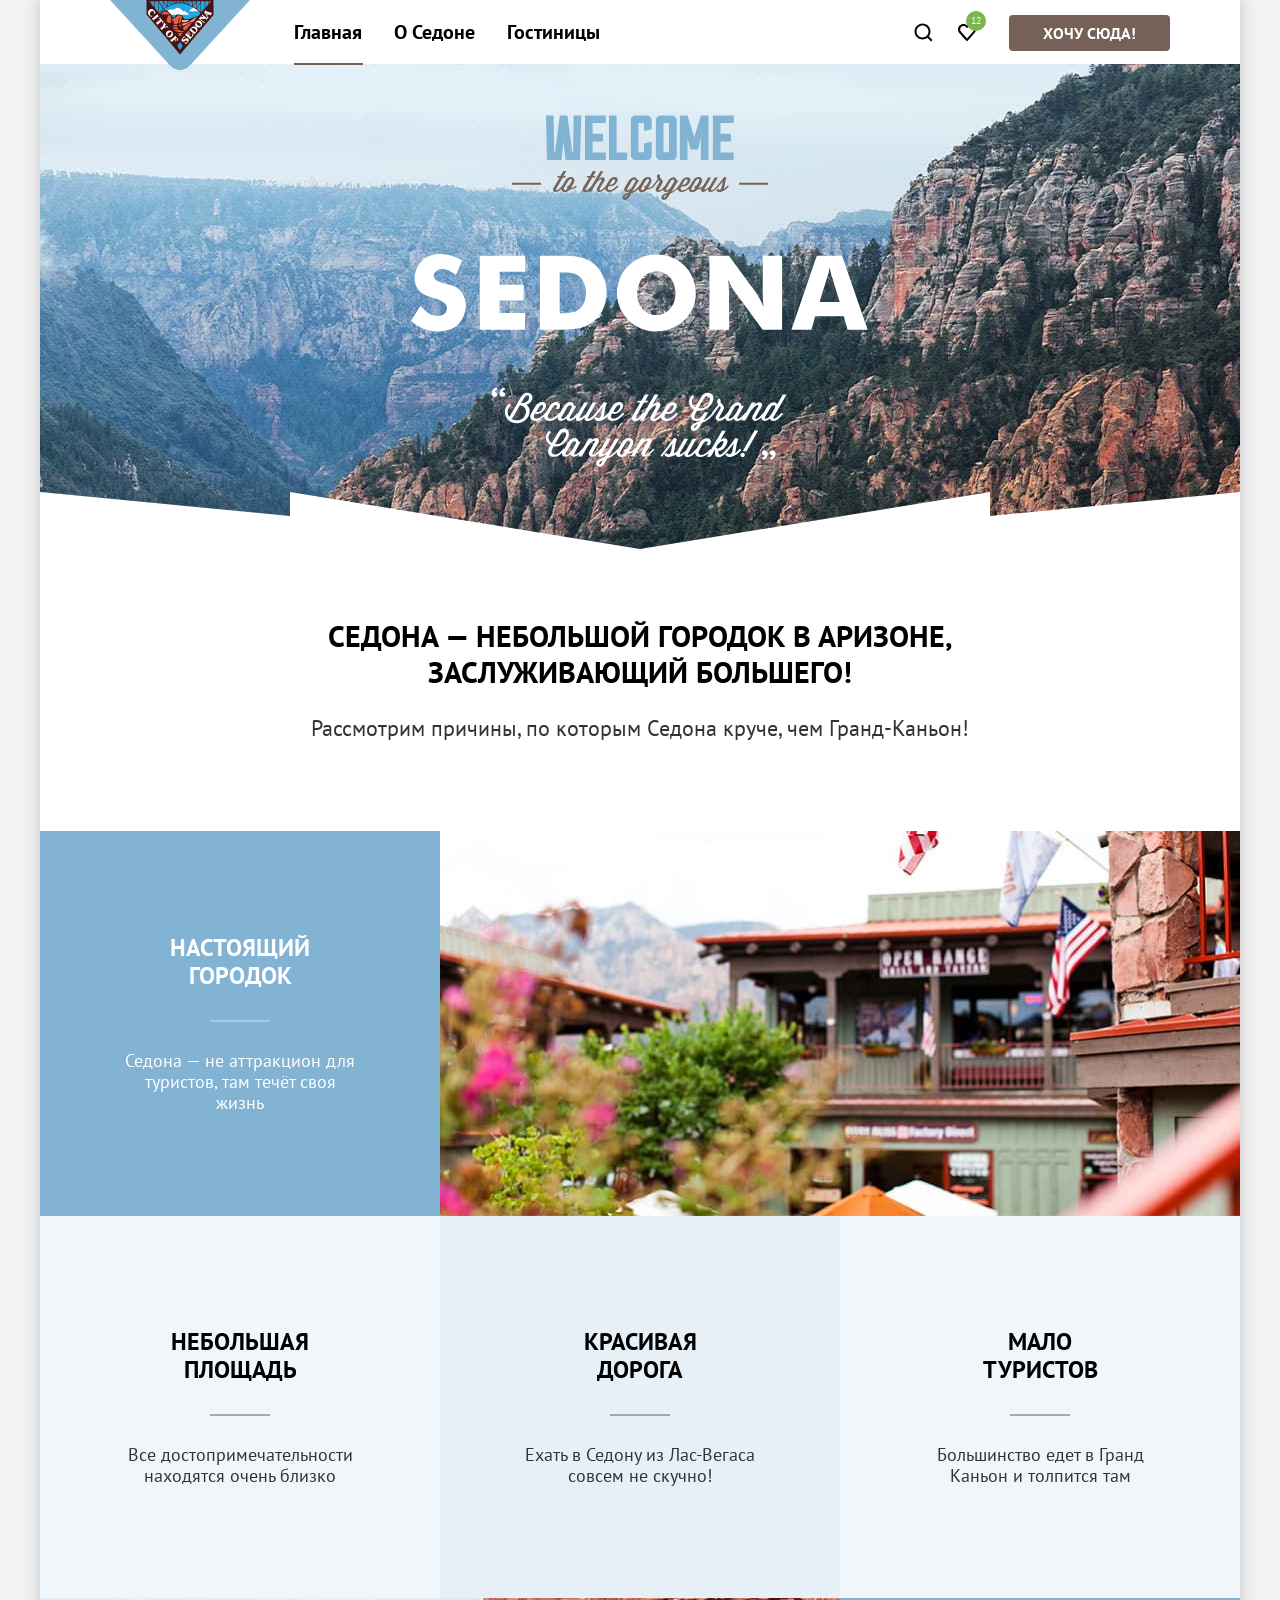
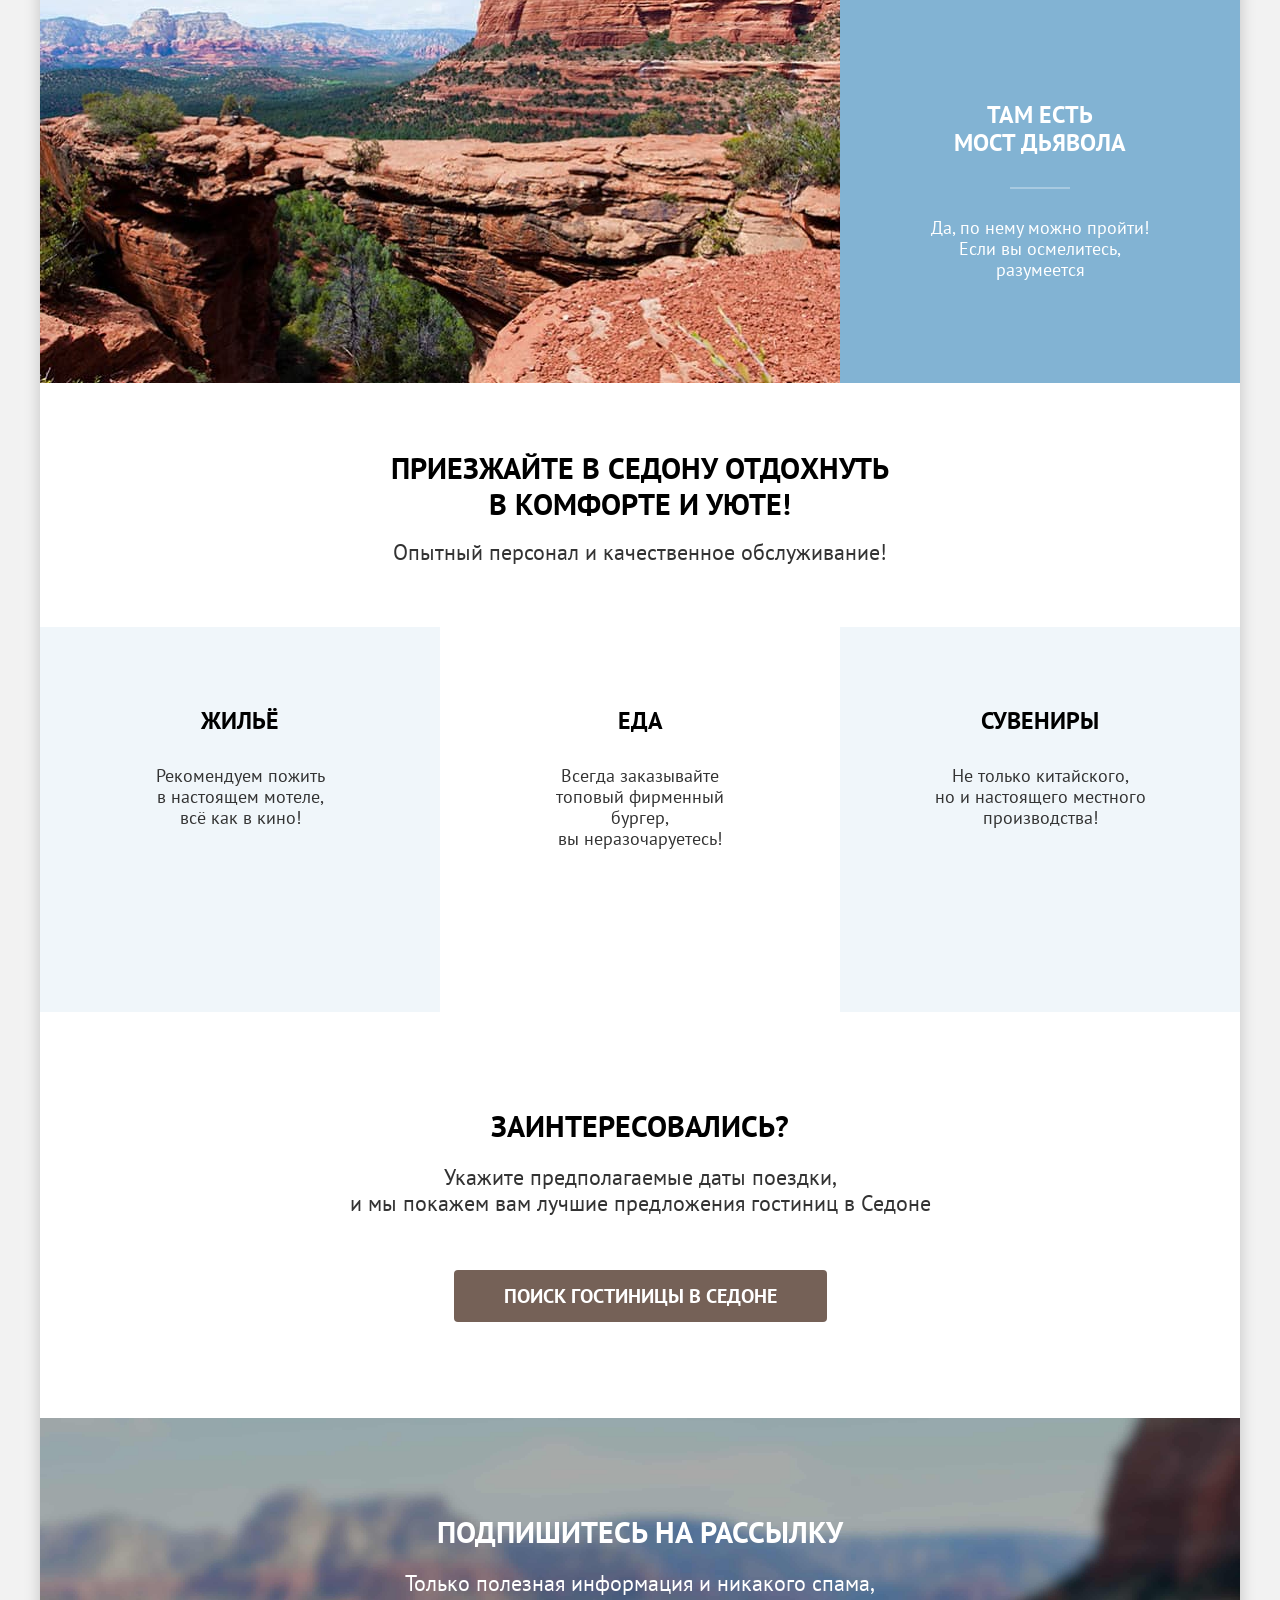
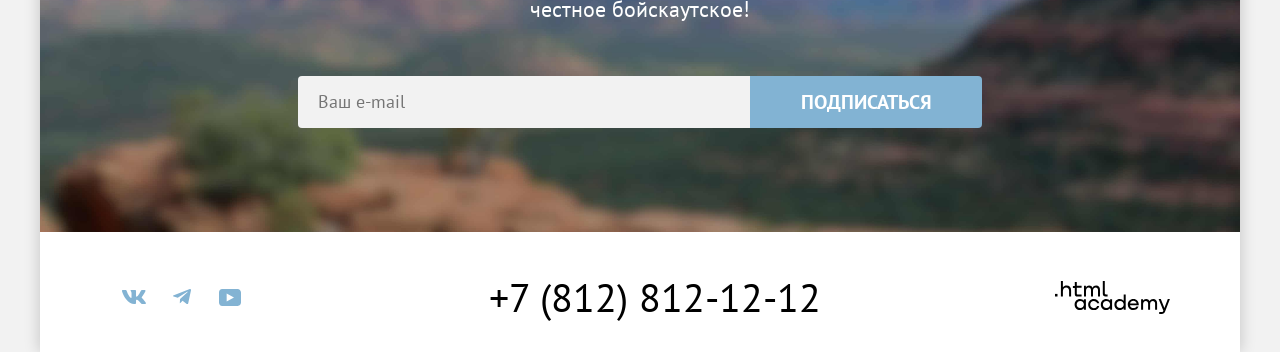
==== commit 5e0ec1ac: "Update index.html" ====
--- a/index.html
+++ b/index.html
@@ -108,26 +108,24 @@
       <div class="service">
         <ul class="service-list">
           <li class="service-item light-blue">
-            <div class="service-block">
-              <img src="images/icons/hotels.svg" alt="" width="75" height="72">
-              <h4 class="service-heading">Жильё</h4>
+            <div class="service-block service-icon-hotel">
+              <h4 class="service-heading ">Жильё</h4>
               <p class="description">Рекомендуем пожить<br> в настоящем мотеле,<br> всё как в кино!</p>
             </div>
           </li>
           <li class="service-item">
-            <div class="service-block">
-              <img src="images/icons/food.svg" alt="" width="75" height="72">
+            <div class="service-block service-icon-food">
               <h4 class="service-heading">Еда</h4>
               <p class=" description">Всегда заказывайте<br> топовый фирменный бургер,<br> вы неразочаруетесь!</p>
             </div>
           </li>
           <li class="service-item light-blue">
-            <div class="service-block">
-              <img src="images/icons/souvenir.svg" alt="" width="75" height="72">
+            <div class="service-block service-icon-souvenir">
               <h4 class="service-heading">Сувениры</h4>
               <p class=" description">Не только китайского,<br> но и настоящего местного<br> производства!</p>
             </div>
           </li>
+
         </ul>
       </div>
       <section class="interested">
@@ -150,68 +148,105 @@
     </main>
 
     <footer class="main-footer">
-    <div class="social-container">
-      <ul class="footer-social-list">
-        <li class="footer-social-item">
-          <a class="footer-social-link social-icon" target="_blank" rel="noreferrer noopener" href="https://vk.com/htmlacademy">
-            <span class="visually-hidden">Ссылка для перехода в группу vk</span>
-            <svg aria-hidden="true" focusable="false" width="24" height="14" viewBox="0 0 24 14" fill="none" xmlns="http://www.w3.org/2000/svg">
-              <path fill-rule="evenodd" clip-rule="evenodd" d="M23.45 0.948C23.616 0.402 23.45 0 22.655 0H20.03C19.362 0 19.054 0.347 18.887 0.73C18.887 0.73 17.552 3.926 15.661 6.002C15.049 6.604 14.771 6.795 14.437 6.795C14.27 6.795 14.019 6.604 14.019 6.057V0.948C14.019 0.292 13.835 0 13.279 0H9.151C8.734 0 8.483 0.304 8.483 0.593C8.483 1.214 9.429 1.358 9.526 3.106V6.904C9.526 7.737 9.373 7.888 9.039 7.888C8.149 7.888 5.984 4.677 4.699 1.003C4.45 0.288 4.198 0 3.527 0H0.9C0.15 0 0 0.347 0 0.73C0 1.412 0.89 4.8 4.145 9.281C6.315 12.341 9.37 14 12.153 14C13.822 14 14.028 13.632 14.028 12.997V10.684C14.028 9.947 14.186 9.8 14.715 9.8C15.105 9.8 15.772 9.992 17.33 11.467C19.11 13.216 19.403 14 20.405 14H23.03C23.78 14 24.156 13.632 23.94 12.904C23.702 12.18 22.852 11.129 21.725 9.882C21.113 9.172 20.195 8.407 19.916 8.024C19.527 7.533 19.638 7.314 19.916 6.877C19.916 6.877 23.116 2.451 23.449 0.948H23.45Z" fill="currentColor"></path>
-            </svg>
-          </a>
-        </li>
-        <li class="footer-social-item">
-          <a class="footer-social-link social-icon" target="_blank" rel="noreferrer noopener" href="https://t.me/htmlacademy">
-            <span class="visually-hidden">Ссылка для перехода в группу tg</span>
-            <svg aria-hidden="true" focusable="false" width="18" height="16" viewBox="0 0 18 16" fill="none" xmlns="http://www.w3.org/2000/svg">
-              <path d="M16.785 0.0992597L0.840489 6.24776C-0.247661 6.68481 -0.241365 7.29184 0.640845 7.56253L4.73445 8.83953L14.2058 2.8637C14.6537 2.59121 15.0629 2.7378 14.7265 3.03636L7.05283 9.96185H7.05103L7.05283 9.96275L6.77045 14.1823C7.18413 14.1823 7.36669 13.9925 7.59871 13.7686L9.58705 11.8351L13.7229 14.89C14.4855 15.31 15.0332 15.0941 15.2229 14.1841L17.9379 1.38885C18.2158 0.274623 17.5126 -0.229883 16.785 0.0992597Z" fill="currentColor"></path>
-            </svg>
-          </a>
-        </li>
-        <li class="footer-social-item">
-          <a class="footer-social-link social-icon" target="_blank" rel="noreferrer noopener" href="https://www.youtube.com/user/htmlacademyru">
-            <span class="visually-hidden">Ссылка для перехода на YouTube канал</span>
-            <svg aria-hidden="true" focusable="false" width="22" height="17" viewBox="0 0 22 17" fill="none" xmlns="http://www.w3.org/2000/svg">
-              <path d="M18.607 0H3.17413C1.31343 0 0 1.59375 0 3.4V13.4937C0 15.4062 1.31343 17 3.17413 17H18.8259C20.4677 17 22 15.4062 22 13.6V3.4C21.7811 1.59375 20.4677 0 18.607 0ZM7.66169 12.5375V4.4625L14.995 8.5L7.66169 12.5375Z" fill="currentColor"></path>
-            </svg>
-          </a>
-        </li>
-      </ul>
-    </div>
-
-    <div class="footer-contacts">
-      <h2 class="visually-hidden">Номер телефона</h2>
-      <a class="footer-phone-link" href="tel:+78128121212">+7 (812) 812-12-12</a>
-    </div>
-
-    <div class="footer-logo">
-      <span class="visually-hidden">Онлайн‑курс: HTML и CSS. Профессиональная вёрстка сайтов</span>
-      <a class="footer-logo-link" target="_blank" rel="noreferrer noopener" href="https://htmlacademy.ru/intensive/htmlcss">
-        <svg width="115" height="33" viewBox="0 0 115 33" fill="none" xmlns="http://www.w3.org/2000/svg">
-          <path d="M0 12.9V15.5H2.5V12.9H0Z" fill="currentColor"></path>
-          <path d="M11.6 4.5C10 4.5 8.8 5.2 8 6.2H7.9V0H5.9V15.5H7.9V10.2C7.9 8.1 9.2 6.6 11.2 6.6C13 6.6 14.1 8 14.1 9.8V15.5H16.1V9.4C16.2 6.4 14.3 4.5 11.6 4.5Z" fill="currentColor"></path>
-          <path d="M26.6 4.8H21.8V1.1H19.8V4.9H17.9V6.9H19.8V12.9C19.8 14.6 20.8 15.6 22.5 15.6H26.6V13.6H22.9C22.2 13.6 21.8 13.2 21.8 12.5V6.8H26.6V4.8Z" fill="currentColor"></path>
-          <path d="M41.1 4.6C39.5 4.6 38.2 5.4 37.6 6.7H37.5C36.9 5.5 35.7 4.6 34.1 4.6C32.7 4.6 31.6 5.4 31 6.4H30.9V4.8H29V15.4H31V10C31 8 32 6.5 33.6 6.5C35.1 6.5 36 7.5 36 9.1V15.4H38V9.8C38 7.4 39.4 6.5 40.6 6.5C42.1 6.5 43 7.5 43 9.1V15.4H45V8.9C45.1 6.4 43.6 4.6 41.1 4.6Z" fill="currentColor"></path>
-          <path d="M47.8 12.7C47.8 14.4 48.8 15.4 50.6 15.4H52.6V13.4H50.9C50.2 13.4 49.8 13 49.8 12.3V0H47.8V12.7Z" fill="currentColor"></path>
-          <path d="M28.9 19.7C28 18.6 26.7 17.9 25 17.9C21.9 17.9 19.6 20.2 19.6 23.5C19.6 26.8 21.9 29.1 25 29.1C26.8 29.1 28 28.3 28.8 27.2H28.9V28.8H30.9V18.2H28.9V19.7ZM25.3 27.1C23.1 27.1 21.7 25.5 21.7 23.5C21.7 21.5 23.1 19.9 25.3 19.9C27.5 19.9 28.9 21.5 28.9 23.5C28.9 25.4 27.5 27.1 25.3 27.1Z" fill="currentColor"></path>
-          <path d="M44.2 22C43.7 19.6 41.6 17.9 38.8 17.9C35.4 17.9 33.2 20.4 33.2 23.5C33.2 26.6 35.4 29.1 38.8 29.1C41.6 29.1 43.7 27.3 44.2 24.9H42.1C41.7 26.2 40.4 27.2 38.8 27.2C36.6 27.2 35.2 25.6 35.2 23.6C35.2 21.6 36.6 20 38.8 20C40.4 20 41.6 21 42.1 22.2H44.2V22Z" fill="currentColor"></path>
-          <path d="M55.1 19.7C54.2 18.6 52.9 17.9 51.2 17.9C48.1 17.9 45.8 20.2 45.8 23.5C45.8 26.8 48.1 29.1 51.2 29.1C53 29.1 54.2 28.3 55 27.2H55.1V28.8H57.1V18.2H55.1V19.7ZM51.5 27.1C49.3 27.1 47.9 25.5 47.9 23.5C47.9 21.5 49.3 19.9 51.5 19.9C53.7 19.9 55.1 21.5 55.1 23.5C55.1 25.4 53.6 27.1 51.5 27.1Z" fill="currentColor"></path>
-          <path d="M68.7 19.8C67.8 18.7 66.5 17.9 64.8 17.9C61.7 17.9 59.4 20.2 59.4 23.5C59.4 26.8 61.6 29.1 64.8 29.1C66.5 29.1 67.8 28.3 68.6 27.3H68.7V28.8H70.7V13.4H68.7V19.8ZM65.1 27.1C62.9 27.1 61.5 25.5 61.5 23.5C61.5 21.5 62.9 19.9 65.1 19.9C67.3 19.9 68.7 21.5 68.7 23.5C68.6 25.5 67.2 27.1 65.1 27.1Z" fill="currentColor"></path>
-          <path d="M78.3 17.9C75 17.9 72.8 20.4 72.8 23.5C72.8 26.5 74.9 29.1 78.3 29.1C80.8 29.1 82.8 27.8 83.5 25.5H81.4C80.9 26.5 79.8 27.1 78.4 27.1C76.5 27.1 75.1 25.8 75 24.2H83.8C84 20.6 81.8 17.9 78.3 17.9ZM78.3 19.8C80 19.8 81.3 20.8 81.6 22.4H75.1C75.4 20.9 76.6 19.8 78.3 19.8Z" fill="currentColor"></path>
-          <path d="M98.2 17.9C96.6 17.9 95.3 18.7 94.6 19.9H94.5C93.9 18.7 92.7 17.9 91.1 17.9C89.7 17.9 88.6 18.6 88 19.7V18.2H86.1V28.8H88.1V23.4C88.1 21.4 89.1 20 90.7 19.9C92.2 19.9 93.1 20.9 93.1 22.5V28.8H95.1V23.2C95.1 20.8 96.5 19.9 97.7 19.9C99.2 19.9 100.1 20.9 100.1 22.5V28.8H102.1V22.3C102.2 19.7 100.7 17.9 98.2 17.9Z" fill="currentColor"></path>
-          <path d="M109.4 27L105.8 18.1H103.6L108.4 29.7C108.1 30.6 107.7 30.9 106.7 30.9H104.2V32.9H106.7C108.5 32.9 109.5 32.1 110.2 30.3L114.9 18.1H112.8L109.4 27Z" fill="currentColor"></path>
-        </svg>
-      </a>
-    </div>
-  </footer>
+      <div class="social-container">
+        <ul class="footer-social-list">
+          <li class="footer-social-item">
+            <a class="footer-social-link social-icon" target="_blank" rel="noreferrer noopener"
+              href="https://vk.com/htmlacademy">
+              <span class="visually-hidden">Ссылка для перехода в группу vk</span>
+              <svg aria-hidden="true" focusable="false" width="24" height="14" viewBox="0 0 24 14" fill="none"
+                xmlns="http://www.w3.org/2000/svg">
+                <path fill-rule="evenodd" clip-rule="evenodd"
+                  d="M23.45 0.948C23.616 0.402 23.45 0 22.655 0H20.03C19.362 0 19.054 0.347 18.887 0.73C18.887 0.73 17.552 3.926 15.661 6.002C15.049 6.604 14.771 6.795 14.437 6.795C14.27 6.795 14.019 6.604 14.019 6.057V0.948C14.019 0.292 13.835 0 13.279 0H9.151C8.734 0 8.483 0.304 8.483 0.593C8.483 1.214 9.429 1.358 9.526 3.106V6.904C9.526 7.737 9.373 7.888 9.039 7.888C8.149 7.888 5.984 4.677 4.699 1.003C4.45 0.288 4.198 0 3.527 0H0.9C0.15 0 0 0.347 0 0.73C0 1.412 0.89 4.8 4.145 9.281C6.315 12.341 9.37 14 12.153 14C13.822 14 14.028 13.632 14.028 12.997V10.684C14.028 9.947 14.186 9.8 14.715 9.8C15.105 9.8 15.772 9.992 17.33 11.467C19.11 13.216 19.403 14 20.405 14H23.03C23.78 14 24.156 13.632 23.94 12.904C23.702 12.18 22.852 11.129 21.725 9.882C21.113 9.172 20.195 8.407 19.916 8.024C19.527 7.533 19.638 7.314 19.916 6.877C19.916 6.877 23.116 2.451 23.449 0.948H23.45Z"
+                  fill="currentColor"></path>
+              </svg>
+            </a>
+          </li>
+          <li class="footer-social-item">
+            <a class="footer-social-link social-icon" target="_blank" rel="noreferrer noopener"
+              href="https://t.me/htmlacademy">
+              <span class="visually-hidden">Ссылка для перехода в группу tg</span>
+              <svg aria-hidden="true" focusable="false" width="18" height="16" viewBox="0 0 18 16" fill="none"
+                xmlns="http://www.w3.org/2000/svg">
+                <path
+                  d="M16.785 0.0992597L0.840489 6.24776C-0.247661 6.68481 -0.241365 7.29184 0.640845 7.56253L4.73445 8.83953L14.2058 2.8637C14.6537 2.59121 15.0629 2.7378 14.7265 3.03636L7.05283 9.96185H7.05103L7.05283 9.96275L6.77045 14.1823C7.18413 14.1823 7.36669 13.9925 7.59871 13.7686L9.58705 11.8351L13.7229 14.89C14.4855 15.31 15.0332 15.0941 15.2229 14.1841L17.9379 1.38885C18.2158 0.274623 17.5126 -0.229883 16.785 0.0992597Z"
+                  fill="currentColor"></path>
+              </svg>
+            </a>
+          </li>
+          <li class="footer-social-item">
+            <a class="footer-social-link social-icon" target="_blank" rel="noreferrer noopener"
+              href="https://www.youtube.com/user/htmlacademyru">
+              <span class="visually-hidden">Ссылка для перехода на YouTube канал</span>
+              <svg aria-hidden="true" focusable="false" width="22" height="17" viewBox="0 0 22 17" fill="none"
+                xmlns="http://www.w3.org/2000/svg">
+                <path
+                  d="M18.607 0H3.17413C1.31343 0 0 1.59375 0 3.4V13.4937C0 15.4062 1.31343 17 3.17413 17H18.8259C20.4677 17 22 15.4062 22 13.6V3.4C21.7811 1.59375 20.4677 0 18.607 0ZM7.66169 12.5375V4.4625L14.995 8.5L7.66169 12.5375Z"
+                  fill="currentColor"></path>
+              </svg>
+            </a>
+          </li>
+        </ul>
+      </div>
+
+      <div class="footer-contacts">
+        <h2 class="visually-hidden">Номер телефона</h2>
+        <a class="footer-phone-link" href="tel:+78128121212">+7 (812) 812-12-12</a>
+      </div>
+
+      <div class="footer-logo">
+        <span class="visually-hidden">Онлайн‑курс: HTML и CSS. Профессиональная вёрстка сайтов</span>
+        <a class="footer-logo-link" target="_blank" rel="noreferrer noopener"
+          href="https://htmlacademy.ru/intensive/htmlcss">
+          <svg width="115" height="33" viewBox="0 0 115 33" fill="none" xmlns="http://www.w3.org/2000/svg">
+            <path d="M0 12.9V15.5H2.5V12.9H0Z" fill="currentColor"></path>
+            <path
+              d="M11.6 4.5C10 4.5 8.8 5.2 8 6.2H7.9V0H5.9V15.5H7.9V10.2C7.9 8.1 9.2 6.6 11.2 6.6C13 6.6 14.1 8 14.1 9.8V15.5H16.1V9.4C16.2 6.4 14.3 4.5 11.6 4.5Z"
+              fill="currentColor"></path>
+            <path
+              d="M26.6 4.8H21.8V1.1H19.8V4.9H17.9V6.9H19.8V12.9C19.8 14.6 20.8 15.6 22.5 15.6H26.6V13.6H22.9C22.2 13.6 21.8 13.2 21.8 12.5V6.8H26.6V4.8Z"
+              fill="currentColor"></path>
+            <path
+              d="M41.1 4.6C39.5 4.6 38.2 5.4 37.6 6.7H37.5C36.9 5.5 35.7 4.6 34.1 4.6C32.7 4.6 31.6 5.4 31 6.4H30.9V4.8H29V15.4H31V10C31 8 32 6.5 33.6 6.5C35.1 6.5 36 7.5 36 9.1V15.4H38V9.8C38 7.4 39.4 6.5 40.6 6.5C42.1 6.5 43 7.5 43 9.1V15.4H45V8.9C45.1 6.4 43.6 4.6 41.1 4.6Z"
+              fill="currentColor"></path>
+            <path d="M47.8 12.7C47.8 14.4 48.8 15.4 50.6 15.4H52.6V13.4H50.9C50.2 13.4 49.8 13 49.8 12.3V0H47.8V12.7Z"
+              fill="currentColor"></path>
+            <path
+              d="M28.9 19.7C28 18.6 26.7 17.9 25 17.9C21.9 17.9 19.6 20.2 19.6 23.5C19.6 26.8 21.9 29.1 25 29.1C26.8 29.1 28 28.3 28.8 27.2H28.9V28.8H30.9V18.2H28.9V19.7ZM25.3 27.1C23.1 27.1 21.7 25.5 21.7 23.5C21.7 21.5 23.1 19.9 25.3 19.9C27.5 19.9 28.9 21.5 28.9 23.5C28.9 25.4 27.5 27.1 25.3 27.1Z"
+              fill="currentColor"></path>
+            <path
+              d="M44.2 22C43.7 19.6 41.6 17.9 38.8 17.9C35.4 17.9 33.2 20.4 33.2 23.5C33.2 26.6 35.4 29.1 38.8 29.1C41.6 29.1 43.7 27.3 44.2 24.9H42.1C41.7 26.2 40.4 27.2 38.8 27.2C36.6 27.2 35.2 25.6 35.2 23.6C35.2 21.6 36.6 20 38.8 20C40.4 20 41.6 21 42.1 22.2H44.2V22Z"
+              fill="currentColor"></path>
+            <path
+              d="M55.1 19.7C54.2 18.6 52.9 17.9 51.2 17.9C48.1 17.9 45.8 20.2 45.8 23.5C45.8 26.8 48.1 29.1 51.2 29.1C53 29.1 54.2 28.3 55 27.2H55.1V28.8H57.1V18.2H55.1V19.7ZM51.5 27.1C49.3 27.1 47.9 25.5 47.9 23.5C47.9 21.5 49.3 19.9 51.5 19.9C53.7 19.9 55.1 21.5 55.1 23.5C55.1 25.4 53.6 27.1 51.5 27.1Z"
+              fill="currentColor"></path>
+            <path
+              d="M68.7 19.8C67.8 18.7 66.5 17.9 64.8 17.9C61.7 17.9 59.4 20.2 59.4 23.5C59.4 26.8 61.6 29.1 64.8 29.1C66.5 29.1 67.8 28.3 68.6 27.3H68.7V28.8H70.7V13.4H68.7V19.8ZM65.1 27.1C62.9 27.1 61.5 25.5 61.5 23.5C61.5 21.5 62.9 19.9 65.1 19.9C67.3 19.9 68.7 21.5 68.7 23.5C68.6 25.5 67.2 27.1 65.1 27.1Z"
+              fill="currentColor"></path>
+            <path
+              d="M78.3 17.9C75 17.9 72.8 20.4 72.8 23.5C72.8 26.5 74.9 29.1 78.3 29.1C80.8 29.1 82.8 27.8 83.5 25.5H81.4C80.9 26.5 79.8 27.1 78.4 27.1C76.5 27.1 75.1 25.8 75 24.2H83.8C84 20.6 81.8 17.9 78.3 17.9ZM78.3 19.8C80 19.8 81.3 20.8 81.6 22.4H75.1C75.4 20.9 76.6 19.8 78.3 19.8Z"
+              fill="currentColor"></path>
+            <path
+              d="M98.2 17.9C96.6 17.9 95.3 18.7 94.6 19.9H94.5C93.9 18.7 92.7 17.9 91.1 17.9C89.7 17.9 88.6 18.6 88 19.7V18.2H86.1V28.8H88.1V23.4C88.1 21.4 89.1 20 90.7 19.9C92.2 19.9 93.1 20.9 93.1 22.5V28.8H95.1V23.2C95.1 20.8 96.5 19.9 97.7 19.9C99.2 19.9 100.1 20.9 100.1 22.5V28.8H102.1V22.3C102.2 19.7 100.7 17.9 98.2 17.9Z"
+              fill="currentColor"></path>
+            <path
+              d="M109.4 27L105.8 18.1H103.6L108.4 29.7C108.1 30.6 107.7 30.9 106.7 30.9H104.2V32.9H106.7C108.5 32.9 109.5 32.1 110.2 30.3L114.9 18.1H112.8L109.4 27Z"
+              fill="currentColor"></path>
+          </svg>
+        </a>
+      </div>
+    </footer>
 
 
     <div class="modal-container modal-closed">
       <div class="modal modal-search">
         <button class="modal-close-button" type="button">
-          <svg class="close-icon" aria-hidden="true" focusable="false" width="16" height="16" viewBox="0 0 20 20" fill="none" xmlns="http://www.w3.org/2000/svg">
-          <path d="M17 4.29231L15.7077 3L10 8.70769L4.29231 3L3 4.29231L8.70769 10L3 15.7077L4.29231 17L10 11.2923L15.7077 17L17 15.7077L11.2923 10L17 4.29231Z" fill="currentColor"></path>
-        </svg>
+          <svg class="close-icon" aria-hidden="true" focusable="false" width="16" height="16" viewBox="0 0 20 20"
+            fill="none" xmlns="http://www.w3.org/2000/svg">
+            <path
+              d="M17 4.29231L15.7077 3L10 8.70769L4.29231 3L3 4.29231L8.70769 10L3 15.7077L4.29231 17L10 11.2923L15.7077 17L17 15.7077L11.2923 10L17 4.29231Z"
+              fill="currentColor"></path>
+          </svg>
           <span class="visually-hidden">Закрыть</span>
         </button>
         <section class="modal-search-content">
--- a/styles/styles.css
+++ b/styles/styles.css
@@ -1603,8 +1603,11 @@
   background-color: transparent;
 }
 
-.quantity-picker button:hover svg,
-.quantity-picker button:active svg {
+.quantity-picker button:hover {
+  color: #000000;
+}
+
+.quantity-picker button:active {
   color: #000000;
 }
 
@@ -1618,7 +1621,7 @@
   border-radius: 4px;
 }
 
-.quantity-picker button:disabled svg {
+.quantity-picker button:disabled {
   color: rgba(0, 0, 0, 0.3);
 }
 
